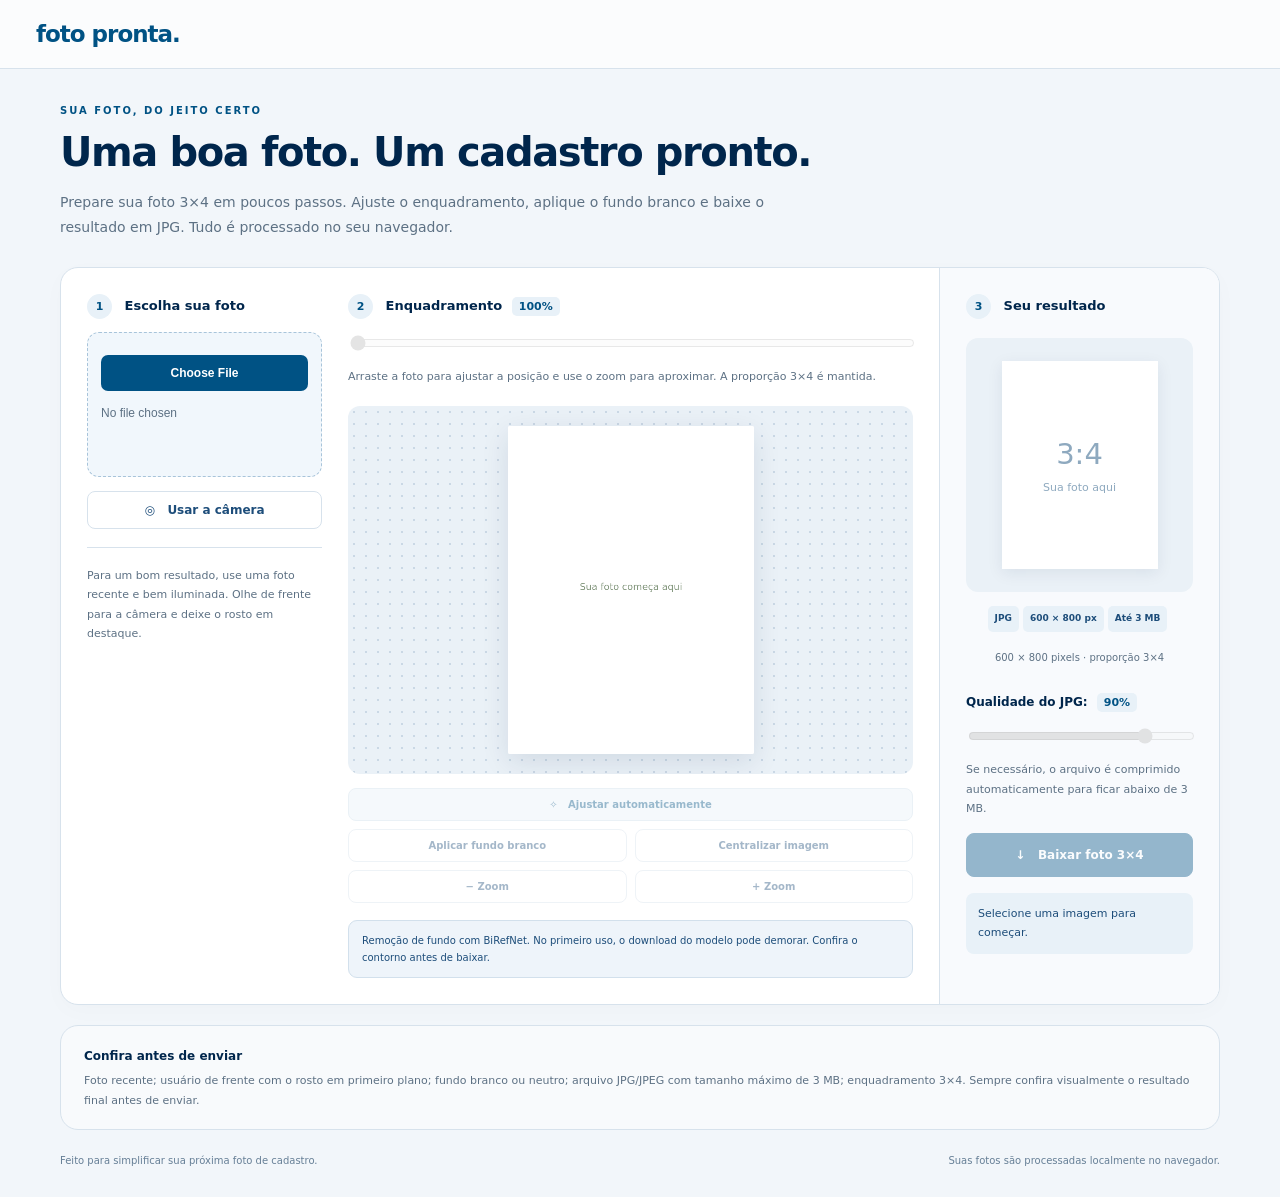
==== index.html @ 5acd93fc "Atualização" ====
<!doctype html>
<html lang="pt-BR">
<head>
<meta charset="utf-8">
<meta name="viewport" content="width=device-width,initial-scale=1,viewport-fit=cover">
<title>Foto pronta · Ajustador 3×4</title>
<style>
:root{font-family:"Segoe UI",Inter,system-ui,sans-serif;color:#00264c;background:#f2f6fa;--green:#005284;--line:#d7e2ec;--muted:#5d7184}
*{box-sizing:border-box}body{margin:0;padding:0 24px 28px}body:before{content:'foto pronta.';display:block;border-bottom:1px solid var(--line);padding:21px max(0px,calc((100% - 1160px)/2));font-size:23px;font-weight:750;color:var(--green);letter-spacing:-1px;margin:0 -24px 36px;background:#ffffffb3}.wrap{max-width:1160px;margin:auto}h1{font-size:clamp(27px,3.4vw,40px);font-weight:650;letter-spacing:-1.4px;margin:0 0 12px;line-height:1.2}.eyebrow{font-size:10px;letter-spacing:2px;text-transform:uppercase;font-weight:750;color:var(--green);margin:0 0 12px}.muted{color:var(--muted);line-height:1.75;font-size:14px;max-width:760px}.panel{background:#fff;border:1px solid var(--line);border-radius:18px;padding:25px;margin-top:28px;box-shadow:0 6px 25px #00264c05}.cols{display:grid;grid-template-columns:minmax(0,1fr) 280px;gap:0;padding:0;overflow:hidden}.cols>section{padding:26px;min-width:0}.cols>aside{padding:26px;background:#f8fafd;border-left:1px solid var(--line);min-width:0}label{display:block;font-weight:650;font-size:13px;margin:0 0 13px}label[for=zoom]{margin-top:27px;padding-top:22px;border-top:1px solid var(--line)}.upload{border:1.5px dashed #a8c4da;border-radius:12px;padding:20px;background:#f1f7fc;width:100%;font-size:12px;color:#5d7184;cursor:pointer}.upload::file-selector-button{background:var(--green);color:#fff;border:0;border-radius:7px;padding:11px 14px;margin-right:14px;font-weight:600;cursor:pointer}.canvaswrap{display:flex;justify-content:center;background:#eaf1f7;background-image:radial-gradient(#cad8e5 .8px,transparent .8px);background-size:12px 12px;border-radius:12px;padding:24px;overflow:hidden;margin-top:20px}.canvaswrap canvas{display:block;width:min(100%,270px);height:auto;aspect-ratio:3/4;touch-action:none;cursor:grab;box-shadow:0 8px 28px #00264c1c;background:#fff;border-radius:2px}.canvaswrap canvas:active{cursor:grabbing}input[type=range]{width:100%;accent-color:var(--green);cursor:pointer;height:18px}input:disabled{cursor:not-allowed;opacity:.5}#zoomval,#qval{display:inline-block;color:var(--green);background:#e8f1f8;border-radius:5px;padding:3px 7px;font-size:11px;margin-left:5px;font-variant-numeric:tabular-nums}.actions{display:flex;gap:8px;flex-wrap:wrap;margin-top:14px}button{padding:11px 14px;border:1px solid var(--line);border-radius:8px;font:600 12px "Segoe UI",system-ui,sans-serif;cursor:pointer;background:#fff;color:#1d4d7a;transition:background .18s,transform .18s}button:enabled:hover{background:#e7f0f8}button:enabled:active{transform:translateY(1px)}button.primary{background:var(--green);border-color:var(--green);color:white}button.primary:enabled:hover{background:#00264c}button:disabled{opacity:.4;cursor:not-allowed}button:focus-visible,input:focus-visible,canvas:focus-visible{outline:3px solid #75a9cf;outline-offset:4px}.info{font-size:11px;color:var(--muted);line-height:1.75}.status{margin:16px 0 0;font-size:11px;font-weight:500;min-height:42px;line-height:1.7;padding:12px;background:#e8f1f8;border-radius:8px;color:#1d4d7a;overflow-wrap:anywhere}.preview-stage{display:flex;justify-content:center;padding:23px;background:#eaf1f7;border-radius:12px;margin:19px 0 14px}.preview-frame{position:relative;width:156px;aspect-ratio:3/4;background:#fff;box-shadow:0 4px 15px #00264c14}.preview{display:block;width:100%;height:100%;position:relative;z-index:1;object-fit:contain;background:#fff}.preview:not([src]){visibility:hidden}.preview-placeholder{position:absolute;inset:0;display:grid;place-content:center;text-align:center;color:#8ea9bf;font-size:11px;gap:10px}.preview-placeholder span{font-size:29px;font-weight:300}.small{font-size:12px}.pill{display:inline-block;background:#e8f1f8;color:#1d4d7a;border-radius:5px;padding:5px 7px;font-size:9px;font-weight:600;margin-right:4px;margin-bottom:6px}aside>.info:has(.pill){text-align:center}#details{text-align:center;font-size:10px;margin:10px 0 27px}label[for=quality]{font-size:12px}#download{padding:14px 10px;font-size:12px}#auto{background:#e8f1f8;border-color:#cbddea;color:var(--green)}.camera-area{margin:14px 0;padding:12px;background:#eef4fa;border:1px solid var(--line);border-radius:12px}.camera-area video{display:block;width:100%;max-height:420px;object-fit:contain;background:#00264c;border-radius:9px;transform:scaleX(-1)}.camera-actions{display:flex;gap:8px;flex-wrap:wrap;margin-top:10px}.camera-area[hidden]{display:none}.notice{background:#eef4fa;border:1px solid #d2e0ec;color:#1d4d7a;border-radius:9px;padding:11px 13px;margin-top:17px;font-size:10px;line-height:1.7}.requirements{margin-top:20px;background:#ffffff80;box-shadow:none;padding:19px 23px}.requirements strong{font-size:12px;font-weight:650}.requirements p{margin:7px 0 0;font-size:11px;max-width:none}.footer{display:flex;justify-content:space-between;gap:16px;color:#667f96;font-size:10px;line-height:1.7;margin-top:22px}.step{display:inline-grid;place-items:center;width:25px;height:25px;margin-right:8px;background:#e8f1f8;color:var(--green);border-radius:50%;font-size:11px;vertical-align:middle}
@media(min-width:1050px){.cols>section{display:grid;grid-template-columns:235px minmax(0,1fr);column-gap:26px;align-content:start}.source-controls{grid-column:1;grid-row:1/5}.editor-controls{grid-column:2;grid-row:1/5}.editor-controls label[for=zoom]{margin-top:0;padding-top:0;border:0}.canvaswrap{padding:20px}.canvaswrap canvas{width:246px}.editor-controls .actions{display:grid;grid-template-columns:1fr 1fr}.editor-controls #auto{grid-column:1/-1}.editor-controls button{font-size:10px;padding:10px 7px}.source-controls>.info{margin-top:18px;padding-top:18px;border-top:1px solid var(--line)}.source-controls .upload{padding:22px 13px;min-height:145px}.source-controls .upload::file-selector-button{display:block;margin:0 0 15px;width:100%}.source-controls #openCamera{width:100%}}
@media(max-width:720px){body{padding:0 16px 20px}body:before{margin:0 -16px 27px;padding:17px 20px;font-size:21px}.cols{grid-template-columns:minmax(0,1fr);margin-top:23px}.cols>section,.cols>aside{padding:20px}.cols>aside{border-left:0;border-top:1px solid var(--line)}h1{letter-spacing:-.8px}.muted{font-size:12px}.preview-frame{width:150px}.preview-stage{max-width:300px;margin:18px auto}.actions button{flex:1 1 auto}.requirements{padding:17px}.footer{flex-direction:column;gap:4px}.upload{padding:15px 10px;font-size:11px}.upload::file-selector-button{padding:10px;margin-right:8px}.canvaswrap canvas{width:240px}}
@media(prefers-reduced-motion:reduce){button{transition:none}}
.downloadbar{margin-top:15px}#download{width:100%}.mobile-download-status{display:none}
@media(max-width:720px){
  body{padding-bottom:calc(144px + env(safe-area-inset-bottom,0px))}
  .cols>section,.cols>aside{padding:18px}
  .muted{font-size:14px;line-height:1.65}
  label,label[for=quality]{font-size:14px;line-height:1.5}
  .info{font-size:13px;line-height:1.65}
  .notice{font-size:12px;line-height:1.6}
  .status{font-size:13px;line-height:1.6}
  .requirements strong{font-size:14px}.requirements p{font-size:13px}
  .footer{font-size:12px}.pill{font-size:11px}
  #details{font-size:12px}#zoomval,#qval{font-size:12px}
  button,#download{min-height:48px;font-size:14px;padding:12px;touch-action:manipulation}
  .source-controls .actions button{width:100%}
  .editor-controls .actions{display:grid;grid-template-columns:minmax(0,1fr) minmax(0,1fr);gap:10px}
  .editor-controls .actions button{min-width:0;line-height:1.4}
  .editor-controls #auto{grid-column:1/-1}
  .camera-actions{gap:10px}.camera-actions button{flex:1 1 120px}
  .upload{font-size:13px;padding:14px;min-height:112px}
  .upload::file-selector-button{display:block;width:100%;min-height:48px;margin:0 0 10px;font-size:14px}
  input[type=range]{height:44px;appearance:none;-webkit-appearance:none;background:transparent;padding:0}
  input[type=range]::-webkit-slider-runnable-track{height:6px;background:#cbddea;border-radius:6px}
  input[type=range]::-webkit-slider-thumb{appearance:none;-webkit-appearance:none;width:26px;height:26px;background:var(--green);border:3px solid #fff;border-radius:50%;margin-top:-10px;box-shadow:0 1px 5px #00264c33}
  input[type=range]::-moz-range-track{height:6px;background:#cbddea;border-radius:6px}
  input[type=range]::-moz-range-thumb{width:20px;height:20px;background:var(--green);border:3px solid #fff;border-radius:50%;box-shadow:0 1px 5px #00264c33}
  .canvaswrap{padding:16px}.canvaswrap canvas{width:min(100%,260px);min-width:0}
  .downloadbar{position:fixed;z-index:10;bottom:0;left:0;right:0;margin:0;padding:10px max(16px,env(safe-area-inset-left,0px)) calc(12px + env(safe-area-inset-bottom,0px));background:#fff;border-top:1px solid var(--line);box-shadow:0 -4px 18px #00264c0c}
  .mobile-download-status{display:-webkit-box;-webkit-box-orient:vertical;-webkit-line-clamp:2;overflow:hidden;margin:0 0 7px;font-size:12px;line-height:1.5;color:#1d4d7a;overflow-wrap:anywhere}
  #download{display:block;margin:0}
}
.processing-notice[hidden]{display:none}
.processing-notice{position:fixed;z-index:30;top:max(16px,env(safe-area-inset-top,0px));left:50%;transform:translateX(-50%);width:calc(100% - 32px);max-width:540px;display:flex;align-items:flex-start;gap:14px;padding:20px;background:#fff;border:1px solid #a8c4da;border-radius:14px;box-shadow:0 10px 40px #00264c30}
.processing-content{min-width:0;flex:1}.processing-notice h2{margin:0 0 8px;font-size:16px;line-height:1.4;color:var(--green)}
.processing-message{margin:0;font-size:14px;line-height:1.55;overflow-wrap:anywhere}
.processing-help{margin:10px 0 0;font-size:12px;line-height:1.55;color:#1d4d7a}
.processing-notice progress{display:block;width:100%;height:8px;margin-top:12px;accent-color:var(--green);border:0;border-radius:8px;overflow:hidden}
.processing-spinner{flex:0 0 23px;width:23px;height:23px;margin-top:2px;border:3px solid #cbddea;border-top-color:var(--green);border-radius:50%;animation:processing-spin 1s linear infinite}
@keyframes processing-spin{to{transform:rotate(360deg)}}
@media(max-width:720px){.processing-notice{padding:16px;gap:11px}.processing-notice h2{font-size:15px}.processing-message{font-size:13px}}
@media(prefers-reduced-motion:reduce){.processing-spinner{animation:none}}
</style>
</head>
<body>
<section class="processing-notice" id="processingNotice" aria-labelledby="processingTitle" hidden>
  <span class="processing-spinner" aria-hidden="true"></span>
  <div class="processing-content">
    <h2 id="processingTitle">Aguarde, estamos preparando sua foto</h2>
    <p class="processing-message" id="processingMessage" role="status" aria-live="polite" aria-atomic="true">Iniciando o processamento…</p>
    <progress id="processingProgress" max="100" aria-label="Preparação da foto"></progress>
    <p class="processing-help">No primeiro uso, o carregamento pode demorar. Mantenha esta página aberta até a conclusão.</p>
  </div>
</section>
<main class="wrap">
  <p class="eyebrow">Sua foto, do jeito certo</p><h1>Uma boa foto. Um cadastro pronto.</h1>
  <p class="muted">Prepare sua foto 3×4 em poucos passos. Ajuste o enquadramento, aplique o fundo branco e baixe o resultado em JPG. Tudo é processado no seu navegador.</p>

  <div class="panel cols">
    <section aria-label="Escolha e edição da foto"><div class="source-controls">
      <label for="file"><span class="step">1</span> Escolha sua foto</label>
      <input class="upload" type="file" id="file" accept="image/jpeg,image/png,image/webp,image/*">
      <div class="actions">
        <button type="button" id="openCamera">◎ &nbsp; Usar a câmera</button>
      </div>
      <div class="camera-area" id="cameraArea" hidden>
        <label for="cameraView">Prévia da câmera</label>
        <video id="cameraView" autoplay muted playsinline aria-label="Prévia ao vivo da câmera"></video>
        <div class="camera-actions">
          <button type="button" id="capture" class="primary" disabled>Capturar foto</button>
          <button type="button" id="switchCamera">Alternar câmera</button>
          <button type="button" id="closeCamera">Fechar câmera</button>
        </div>
        <p class="info">Permita o acesso à câmera quando solicitado. No celular, use HTTPS; no computador, HTTPS ou localhost.</p>
      </div>
      <p class="info">Para um bom resultado, use uma foto recente e bem iluminada. Olhe de frente para a câmera e deixe o rosto em destaque.</p>

      </div><div class="editor-controls"><label for="zoom"><span class="step">2</span> Enquadramento <span id="zoomval">100%</span></label>
      <input type="range" id="zoom" min="100" max="350" step="1" value="100" disabled>
      <p class="info">Arraste a foto para ajustar a posição e use o zoom para aproximar. A proporção 3×4 é mantida.</p>

      <div class="canvaswrap">
        <canvas id="editor" width="600" height="800" aria-label="Prévia do recorte 3 por 4"></canvas>
      </div>

      <div class="actions">
        <button id="auto" disabled>✧ &nbsp; Ajustar automaticamente</button>
        <button id="bg" disabled>Aplicar fundo branco</button>
        <button id="reset" disabled>Centralizar imagem</button>
        <button id="minus" disabled>− Zoom</button>
        <button id="plus" disabled>+ Zoom</button>
      </div>
      <div class="notice">Remoção de fundo com BiRefNet. No primeiro uso, o download do modelo pode demorar. Confira o contorno antes de baixar.</div>
    </div></section>

    <aside aria-label="Resultado e download">
      <label><span class="step">3</span> Seu resultado</label>
      <div class="preview-stage"><div class="preview-frame"><div class="preview-placeholder" aria-hidden="true"><span>3:4</span>Sua foto aqui</div><img class="preview" id="preview" alt="Prévia da foto ajustada"></div></div>
      <p class="info"><span class="pill">JPG</span><span class="pill">600 × 800 px</span><span class="pill">Até 3 MB</span></p>
      <p class="info" id="details">600 × 800 pixels · proporção 3×4</p>

      <label for="quality">Qualidade do JPG: <span id="qval">90%</span></label>
      <input id="quality" type="range" min="50" max="100" value="90" step="5" disabled>
      <p class="info">Se necessário, o arquivo é comprimido automaticamente para ficar abaixo de 3 MB.</p>

      <div class="downloadbar"><p class="mobile-download-status" id="mobileStatus" aria-hidden="true">Selecione uma foto para começar.</p><button class="primary" id="download" disabled>↓ &nbsp; Baixar foto 3×4</button></div>
      <p id="status" class="status" role="status" aria-live="polite">Selecione uma imagem para começar.</p>
    </aside>
  </div>

  <div class="panel requirements">
    <strong>Confira antes de enviar</strong>
    <p class="small muted">Foto recente; usuário de frente com o rosto em primeiro plano; fundo branco ou neutro; arquivo JPG/JPEG com tamanho máximo de 3 MB; enquadramento 3×4. Sempre confira visualmente o resultado final antes de enviar.</p>
  </div>
<footer class="footer"><span>Feito para simplificar sua próxima foto de cadastro.</span><span>Suas fotos são processadas localmente no navegador.</span></footer></main>

<script>
const file=document.querySelector('#file');
const cameraArea=document.querySelector('#cameraArea');
const cameraView=document.querySelector('#cameraView');
const openCameraButton=document.querySelector('#openCamera');
const captureButton=document.querySelector('#capture');
let cameraStream=null, cameraFacing='user';
function stopCamera(){
  if(cameraStream){cameraStream.getTracks().forEach(t=>t.stop());cameraStream=null;}
  cameraView.srcObject=null;
  cameraArea.hidden=true;
  captureButton.disabled=true;
  openCameraButton.disabled=false;
}
async function startCamera(){
  if(!navigator.mediaDevices?.getUserMedia){
    setStatus('A câmera exige HTTPS ou localhost e um navegador compatível.');
    return;
  }
  stopCamera();
  cameraArea.hidden=false;
  openCameraButton.disabled=true;
  setStatus('Solicitando permissão da câmera...');
  try{
    const stream=await navigator.mediaDevices.getUserMedia({
      audio:false, video:{facingMode:{ideal:cameraFacing},width:{ideal:1280},height:{ideal:1600}}
    });
    cameraStream=stream;
    cameraView.srcObject=stream;
    cameraView.style.transform=cameraFacing==='user'?'scaleX(-1)':'none';
    await cameraView.play();
    captureButton.disabled=false;
    setStatus('Câmera pronta. Posicione seu rosto e clique em Capturar foto.');
  }catch(e){
    stopCamera();
    setStatus('Não foi possível abrir a câmera. Confira a permissão no navegador e use HTTPS ou localhost.');
  }
}
openCameraButton.addEventListener('click',startCamera);
document.querySelector('#closeCamera').addEventListener('click',()=>{stopCamera();setStatus('Câmera fechada.');});
document.querySelector('#switchCamera').addEventListener('click',()=>{cameraFacing=cameraFacing==='user'?'environment':'user';startCamera();});
captureButton.addEventListener('click',()=>{
  if(!cameraStream || !cameraView.videoWidth || !cameraView.videoHeight || cameraView.readyState<2){setStatus('A câmera ainda não está pronta. Aguarde a imagem aparecer.');return;}
  captureButton.disabled=true;
  const snap=document.createElement('canvas');
  const captureScale=Math.min(1,1600/Math.max(cameraView.videoWidth,cameraView.videoHeight));
  snap.width=Math.max(1,Math.round(cameraView.videoWidth*captureScale));
  snap.height=Math.max(1,Math.round(cameraView.videoHeight*captureScale));
  const sc=snap.getContext('2d');
  // Espelha a câmera frontal para corresponder à prévia apresentada.
  if(cameraFacing==='user'){sc.translate(snap.width,0);sc.scale(-1,1);}
  sc.drawImage(cameraView,0,0,snap.width,snap.height);
  stopCamera();
  snap.toBlob(blob=>{
    if(!blob){setStatus('Não foi possível capturar a foto.');return;}
    loadPhoto(URL.createObjectURL(blob));
  },'image/jpeg',0.95);
});
window.addEventListener('pagehide',stopCamera);
const canvas=document.querySelector('#editor');
const ctx=canvas.getContext('2d');
const zoom=document.querySelector('#zoom');
const quality=document.querySelector('#quality');
const preview=document.querySelector('#preview');
const statusEl=document.querySelector('#status');
const details=document.querySelector('#details');
const zoomVal=document.querySelector('#zoomval');
const qVal=document.querySelector('#qval');
const W=600,H=800;

let originalImg=null;
let processedCanvas=null;
let scale=1,minScale=1,dx=0,dy=0,drag=null,renderToken=0,loadToken=0;
let faceLibPromise=null,bgLibPromise=null;

function currentSource(){ return processedCanvas || originalImg; }

function setStatus(msg){
  statusEl.textContent=msg;
  document.querySelector('#mobileStatus').textContent=msg;
  if(bgBusy){
    document.querySelector('#processingMessage').textContent=msg;
    const progress=document.querySelector('#processingProgress');
    const percent=/Baixando[^:]*:\s*(\d+)%/i.exec(msg);
    if(percent){
      progress.value=Math.min(100,Math.max(0,Number(percent[1])));
      progress.setAttribute('aria-label','Download dos recursos para preparar sua foto');
    }else{
      progress.removeAttribute('value');
      progress.setAttribute('aria-label','Preparação da foto em andamento');
    }
  }
}

function paint(){
  ctx.fillStyle='#fff';
  ctx.fillRect(0,0,W,H);
  const src=currentSource();
  if(!src){
    ctx.fillStyle='#869980';
    ctx.textAlign='center';
    ctx.font='23px system-ui, sans-serif';
    ctx.fillText('Sua foto começa aqui',W/2,H/2);
    return;
  }
  const sw=src.width || src.naturalWidth;
  const sh=src.height || src.naturalHeight;
  ctx.drawImage(src,dx,dy,sw*scale,sh*scale);
}

function constrain(){
  const src=currentSource();
  if(!src) return;
  const sw=(src.width || src.naturalWidth)*scale;
  const sh=(src.height || src.naturalHeight)*scale;
  dx=Math.min(0,Math.max(W-sw,dx));
  dy=Math.min(0,Math.max(H-sh,dy));
}

function recenter(){
  const src=currentSource();
  if(!src) return;
  const sw=src.width || src.naturalWidth;
  const sh=src.height || src.naturalHeight;
  minScale=Math.max(W/sw,H/sh);
  scale=minScale*(+zoom.value/100);
  dx=(W-sw*scale)/2;
  dy=(H-sh*scale)/2;
  paint();
  schedule();
}

function setZoom(v){
  const src=currentSource();
  if(!src) return;
  const old=scale;
  zoom.value=Math.min(350,Math.max(100,v));
  scale=minScale*(+zoom.value/100);
  dx=W/2-(W/2-dx)*(scale/old);
  dy=H/2-(H/2-dy)*(scale/old);
  constrain();
  zoomVal.textContent=zoom.value+'%';
  paint();
  schedule();
}

function fitFace(box){
  const src=currentSource() || originalImg;
  if(!src) return;
  const sw=src.width || src.naturalWidth;
  const sh=src.height || src.naturalHeight;
  const bw=Math.max(1,box.width), bh=Math.max(1,box.height);
  const faceScale=Math.min(W/(bw*2.35),H/(bh*3.25));
  minScale=Math.max(W/sw,H/sh);
  const targetScale=Math.max(minScale,faceScale);
  scale=Math.min(minScale*3.5,targetScale);
  zoom.value=Math.round(Math.min(350,Math.max(100,100*scale/minScale)));
  scale=minScale*(+zoom.value/100);
  dx=W*.5-(box.x+bw*.5)*scale;
  dy=H*.36-(box.y+bh*.5)*scale;
  constrain();
  paint();
  zoomVal.textContent=zoom.value+'%';
  schedule();
}

function loadScript(src){
  return new Promise((resolve,reject)=>{
    const s=document.createElement('script');
    s.src=src;
    s.onload=resolve;
    s.onerror=()=>reject(new Error('Falha ao carregar '+src));
    document.head.appendChild(s);
  });
}

function loadFaceApi(){
  if(faceLibPromise) return faceLibPromise;
  faceLibPromise=(async()=>{
    if('FaceDetector' in window) return 'native';
    if(!window.FaceDetection){
      await loadScript('https://cdn.jsdelivr.net/npm/@mediapipe/face_detection/face_detection.js');
    }
    return 'mediapipe';
  })().catch(err=>{faceLibPromise=null; throw err;});
  return faceLibPromise;
}

const BG_MODEL='studioludens/birefnet-lite-512';
let bgRuntimePromise=null,bgForceCpu=false,bgBusy=false;
let pendingAutoProcess=false;
let bgProgress=()=>{};
let backgroundCache=new WeakMap();

function loadBgApi(){
  if(bgLibPromise) return bgLibPromise;
  bgLibPromise=(async()=>{
    bgRuntimePromise ??= import('https://cdn.jsdelivr.net/npm/@huggingface/transformers@3.8.1/dist/transformers.min.js');
    const runtime=await bgRuntimePromise;
    runtime.env.allowLocalModels=false;
    // This page does not require cross-origin isolation or a threaded server.
    runtime.env.backends.onnx.wasm.numThreads=1;
    let device='wasm',dtype='fp32';
    if(!bgForceCpu && navigator.gpu){
      try{
        const adapter=await navigator.gpu.requestAdapter();
        // The fp16 export produced low-opacity masks on the tested GPU.
        if(adapter) device='webgpu';
      }catch(e){ console.info('WebGPU indisponível; usando CPU.',e); }
    }
    bgProgress('Carregando os recursos para remover o fundo. Aguarde…');
    let lastPercent=-1;
    let model;
    try{
      model=await runtime.AutoModel.from_pretrained(BG_MODEL,{
        device,dtype,
        progress_callback:event=>{
          if(event.status==='progress' && event.file?.endsWith('.onnx') && Number.isFinite(event.progress)){
            const percent=Math.floor(event.progress);
            if(percent!==lastPercent){lastPercent=percent;bgProgress(`Baixando recursos: ${percent}%. Aguarde, sua foto permanece neste dispositivo.`);}
          }else if(event.status==='done' && event.file?.endsWith('.onnx')){
            bgProgress('Preparando a remoção de fundo. Aguarde mais um momento…');
          }
        }
      });
    }catch(error){
      if(device==='webgpu'){
        bgForceCpu=true;
        bgLibPromise=null;
        bgProgress('A aceleração gráfica falhou. Carregando a versão para CPU…');
        return loadBgApi();
      }
      throw error;
    }
    let processor;
    try{processor=await runtime.AutoProcessor.from_pretrained(BG_MODEL);}
    catch(error){await model.dispose().catch(()=>{});throw error;}
    return {runtime,model,processor,device};
  })().catch(error=>{bgLibPromise=null;bgRuntimePromise=null;throw error;});
  return bgLibPromise;
}

function setBackgroundBusy(busy){
  bgBusy=busy;
  document.querySelector('#processingNotice').hidden=!busy;
  statusEl.setAttribute('aria-live',busy?'off':'polite');
  if(busy) setStatus('Aguarde. Estamos preparando os recursos para sua foto…');
  for(const id of ['auto','bg','download']) document.getElementById(id).disabled=busy || !originalImg;
  document.querySelector('.editor-controls').setAttribute('aria-busy',String(busy));
  if(!busy && pendingAutoProcess){
    pendingAutoProcess=false;
    queueMicrotask(()=>autoProcess());
  }
}

async function findFace(image){
  await loadFaceApi();
  if('FaceDetector' in window){
    try{
      const d=new window.FaceDetector({fastMode:true,maxDetectedFaces:5});
      const faces=await d.detect(image);
      if(faces.length){
        const b=faces.sort((a,b)=>b.boundingBox.width*b.boundingBox.height-a.boundingBox.width*a.boundingBox.height)[0].boundingBox;
        return {x:b.x,y:b.y,width:b.width,height:b.height};
      }
    }catch(e){}
  }
  const Detection=window.FaceDetection;
  if(!Detection) return null;
  const det=new Detection({locateFile:f=>'https://cdn.jsdelivr.net/npm/@mediapipe/face_detection/'+f});
  det.setOptions({model:'short',minDetectionConfidence:.5});
  let result=null;
  det.onResults(r=>{
    const boxes=(r.detections||[]).map(d=>d.boundingBox).filter(Boolean);
    boxes.sort((a,b)=>b.width*b.height-a.width*a.height);
    if(boxes.length){
      const b=boxes[0], w=image.naturalWidth, h=image.naturalHeight;
      result={x:(b.xCenter-b.width/2)*w, y:(b.yCenter-b.height/2)*h, width:b.width*w, height:b.height*h};
    }
  });
  try{ await det.send({image}); return result; }
  finally{ if(det.close) await det.close(); }
}

function getBackgroundMaskTensor(prediction){
  // ONNX exports may name the only mask "output" rather than "logits".
  const isMask=tensor=>{
    if(!tensor || !Array.isArray(tensor.dims) || tensor.dims.length<2) return false;
    const dims=tensor.dims;
    return dims[dims.length-1]>1 && dims[dims.length-2]>1
      && dims.slice(0,-2).every(size=>size===1);
  };
  if(isMask(prediction.logits)) return prediction.logits;
  const candidates=Object.values(prediction).filter(isMask);
  if(candidates.length===1) return candidates[0];
  const outputs=Object.entries(prediction).map(([name,tensor])=>`${name}: ${tensor?.dims?.join('×') || 'sem dimensões'}`).join(', ');
  throw new Error('A saída do BiRefNet não contém uma máscara única. '+outputs);
}

function validateBackgroundPrediction(prediction){
  const mask=getBackgroundMaskTensor(prediction);
  if(mask.type!=='float32') throw new Error('A máscara precisa usar precisão completa (float32).');
  let peak=-Infinity;
  for(const value of mask.data){
    if(!Number.isFinite(value)) throw new Error('O modelo retornou uma máscara inválida.');
    if(value>peak) peak=value;
  }
  // A portrait must contain confidently opaque foreground. Reject a washed-out
  // mask rather than composing a nearly transparent person over white.
  if(peak<Math.log(9)) throw new Error('O modelo não identificou uma pessoa com confiança suficiente.');
  return mask;
}

async function inferBackground(engine,raw){
  const inputs=await engine.processor(raw);
  try{
    const prediction=await engine.model({input_image:inputs.pixel_values});
    try{validateBackgroundPrediction(prediction);return prediction;}
    catch(error){
      for(const tensor of Object.values(prediction)) tensor?.dispose?.();
      throw error;
    }
  }finally{
    inputs.pixel_values?.dispose?.();
  }
}

async function createWhiteBackgroundVersion(image,onProgress=()=>{}){
  if(backgroundCache.has(image)) return backgroundCache.get(image);
  bgProgress=onProgress;
  try{
    let engine=await loadBgApi();
    const source=document.createElement('canvas');
    source.width=image.naturalWidth;source.height=image.naturalHeight;
    source.getContext('2d').drawImage(image,0,0);
    const raw=engine.runtime.RawImage.fromCanvas(source).rgb();
    onProgress('BiRefNet está refinando o cabelo e o contorno. Aguarde…');
    let prediction;
    try{
      prediction=await inferBackground(engine,raw);
    }catch(error){
      if(engine.device!=='webgpu') throw error;
      // GPU initialization can succeed even when inference is unsupported.
      await engine.model.dispose().catch(()=>{});
      bgLibPromise=null;bgForceCpu=true;
      onProgress('A GPU não produziu um recorte confiável. Processando em precisão completa pela CPU…');
      engine=await loadBgApi();
      prediction=await inferBackground(engine,raw);
    }
    try{
      const logits=getBackgroundMaskTensor(prediction);
      const alphaTensor=logits.sigmoid().mul(255).to('uint8');
      const maskHeight=logits.dims.at(-2),maskWidth=logits.dims.at(-1);
      const alpha=await new engine.runtime.RawImage(alphaTensor.data,maskWidth,maskHeight,1)
        .resize(source.width,source.height);
      if(alpha.channels!==1 || alpha.data.length!==source.width*source.height){
        throw new Error('Máscara BiRefNet com dimensões inválidas.');
      }
      // Apply the model's continuous alpha directly, without blur or thresholds.
      const pixels=source.getContext('2d').getImageData(0,0,source.width,source.height);
      for(let i=0;i<alpha.data.length;i++) pixels.data[i*4+3]=alpha.data[i];
      source.getContext('2d').putImageData(pixels,0,0);
      const out=document.createElement('canvas');
      out.width=source.width;out.height=source.height;
      const outCtx=out.getContext('2d');
      outCtx.fillStyle='#ffffff';outCtx.fillRect(0,0,out.width,out.height);
      outCtx.drawImage(source,0,0);
      backgroundCache.set(image,out);
      return out;
    }finally{
      for(const tensor of Object.values(prediction)) tensor?.dispose?.();
    }
  }finally{
    bgProgress=()=>{};
  }
}

async function autoProcess(){
  if(!originalImg) return;
  if(bgBusy){pendingAutoProcess=true;return;}
  pendingAutoProcess=false;
  const token=++loadToken,img=originalImg;
  const isCurrent=()=>token===loadToken && img===originalImg;
  setBackgroundBusy(true);
  const report=message=>{if(isCurrent())setStatus(message);};
  let bgApplied=false,bgError=null,faceBox=null;
  try{
    // Background removal must not wait for a face-detection library or camera GPU.
    report('Foto recebida. Aguarde enquanto aplicamos o fundo branco…');
    try{
      const output=await createWhiteBackgroundVersion(img,report);
      if(!isCurrent()) return;
      processedCanvas=output;
      bgApplied=true;
    }catch(error){
      if(!isCurrent()) return;
      bgError=error;
      console.warn('Falha na remoção de fundo:',error);
      processedCanvas=null;
    }
    if(!isCurrent()) return;
    zoom.value=100;zoomVal.textContent='100%';
    recenter();
    report(bgApplied?'Fundo branco aplicado. Finalizando o enquadramento…':'Finalizando o enquadramento. A remoção de fundo precisará de uma nova tentativa.');
    let timer;
    try{
      faceBox=await Promise.race([
        findFace(img),
        new Promise(resolve=>{timer=setTimeout(()=>resolve(null),8000);})
      ]);
    }catch(error){console.warn('Falha na detecção facial:',error);}
    finally{clearTimeout(timer);}
    if(!isCurrent()) return;
    if(faceBox) fitFace(faceBox);
    if(bgApplied){
      setStatus('Fundo branco aplicado. '+(faceBox?'Rosto centralizado. ':'')+'Confira a prévia antes de baixar.');
    }else{
      setStatus('Não foi possível aplicar o fundo branco: '+(bgError?.message || 'falha no processamento')+'. Toque em Aplicar fundo branco para tentar novamente.');
    }
  }finally{
    setBackgroundBusy(false);
  }
}

async function applyBackgroundOnly(){
  if(!originalImg || bgBusy) return;
  const token=++loadToken,img=originalImg;
  setBackgroundBusy(true);
  setStatus('Preparando remoção de fundo com BiRefNet…');
  try{
    const out=await createWhiteBackgroundVersion(img,message=>{
      if(token===loadToken && img===originalImg)setStatus(message);
    });
    if(token!==loadToken || img!==originalImg) return;
    processedCanvas=out;
    // Preserve the crop and zoom selected by the user.
    paint();schedule();
    setStatus('Fundo branco aplicado com BiRefNet. Confira o contorno antes de baixar.');
  }catch(e){
    console.warn(e);
    if(token===loadToken)setStatus('Não foi possível aplicar o fundo branco: '+(e.message || String(e))+'. Sua foto continua disponível para ajuste manual.');
  }finally{
    setBackgroundBusy(false);
  }
}

function blobJpeg(q){ return new Promise(res=>canvas.toBlob(res,'image/jpeg',q)); }

async function exportBlob(){
  let q=+quality.value/100;
  let b=await blobJpeg(q);
  while(b && b.size>3*1024*1024 && q>0.4){
    q=Math.max(.4,q-.05);
    b=await blobJpeg(q);
  }
  return b;
}

function schedule(){
  let t=++renderToken;
  const src=currentSource();
  if(!src) return;
  setTimeout(async()=>{
    const b=await exportBlob();
    if(t!==renderToken || !b) return;
    if(preview.dataset.url) URL.revokeObjectURL(preview.dataset.url);
    const u=URL.createObjectURL(b);
    preview.dataset.url=u;
    preview.src=u;
    details.textContent=`600 × 800 pixels · JPG · ${(b.size/1024).toFixed(0)} KB`;
  },100);
}

function loadPhoto(url){
  const token=++loadToken;
  const i=new Image();
  i.onload=()=>{
    URL.revokeObjectURL(url);
    if(token!==loadToken)return;
    originalImg=i;
    processedCanvas=null;
    zoom.disabled=quality.disabled=false;
    ['auto','bg','reset','minus','plus','download'].forEach(id=>document.getElementById(id).disabled=bgBusy && ['auto','bg','download'].includes(id));
    zoom.value=100;
    zoomVal.textContent='100%';
    qVal.textContent=quality.value+'%';
    recenter();
    setStatus('Imagem carregada. Iniciando processamento automático...');
    autoProcess();
    if(bgBusy && pendingAutoProcess) setStatus('Nova foto recebida. Aguarde: ela será processada automaticamente em seguida.');
  };
  i.onerror=()=>{ URL.revokeObjectURL(url);setStatus('Não foi possível abrir esta imagem.'); };
  i.src=url;
}
file.addEventListener('change',()=>{
  const f=file.files?.[0];
  if(!f) return;
  if(!f.type.startsWith('image/')){setStatus('Escolha um arquivo de imagem.');return;}
  stopCamera();
  loadPhoto(URL.createObjectURL(f));
});

zoom.addEventListener('input',()=>setZoom(+zoom.value));
quality.addEventListener('input',()=>{ qVal.textContent=quality.value+'%'; schedule(); });
document.querySelector('#auto').onclick=autoProcess;
document.querySelector('#bg').onclick=applyBackgroundOnly;
document.querySelector('#reset').onclick=()=>{ zoom.value=100; zoomVal.textContent='100%'; recenter(); setStatus('Imagem centralizada.'); };
document.querySelector('#minus').onclick=()=>setZoom(+zoom.value-10);
document.querySelector('#plus').onclick=()=>setZoom(+zoom.value+10);

canvas.addEventListener('pointerdown',e=>{
  if(!currentSource()) return;
  canvas.setPointerCapture(e.pointerId);
  drag={x:e.clientX,y:e.clientY,dx,dy};
});
canvas.addEventListener('pointermove',e=>{
  if(!drag) return;
  const rect=canvas.getBoundingClientRect();
  dx=drag.dx+(e.clientX-drag.x)*W/rect.width;
  dy=drag.dy+(e.clientY-drag.y)*H/rect.height;
  constrain();
  paint();
  schedule();
});
canvas.addEventListener('pointerup',()=>drag=null);
canvas.addEventListener('pointercancel',()=>drag=null);

document.querySelector('#download').onclick=async()=>{
  if(!currentSource()) return;
  setStatus('Preparando arquivo...');
  const b=await exportBlob();
  if(!b){ setStatus('Erro ao gerar JPG.'); return; }
  if(b.size>3*1024*1024){ setStatus('Arquivo acima de 3 MB: diminua a qualidade.'); return; }
  const u=URL.createObjectURL(b);
  const a=document.createElement('a');
  a.href=u;
  a.download='foto-3x4.jpg';
  a.click();
  setTimeout(()=>URL.revokeObjectURL(u),5000);
  setStatus('Foto JPG pronta para envio.');
};

paint();
</script>
</body>
</html>
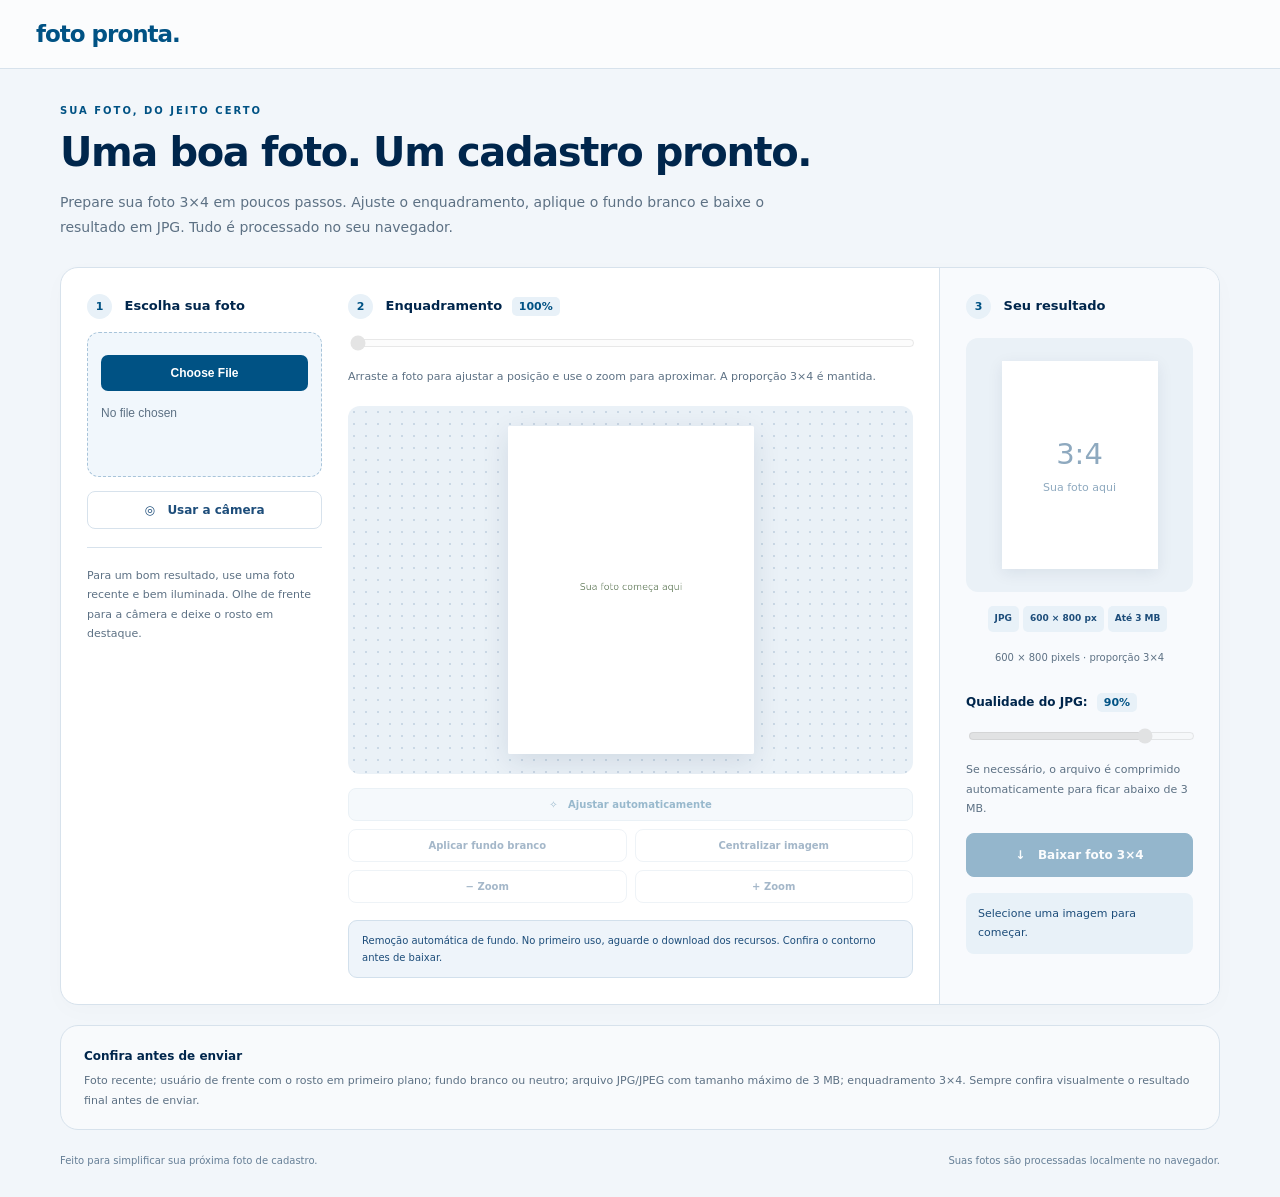
==== commit 5a08b940: "Ajuste do modelo para remover a tela em branco" ====
--- a/index.html
+++ b/index.html
@@ -50,6 +50,7 @@
 @keyframes processing-spin{to{transform:rotate(360deg)}}
 @media(max-width:720px){.processing-notice{padding:16px;gap:11px}.processing-notice h2{font-size:15px}.processing-message{font-size:13px}}
 @media(prefers-reduced-motion:reduce){.processing-spinner{animation:none}}
+button[hidden]{display:none}
 </style>
 </head>
 <body>
@@ -71,8 +72,9 @@
       <label for="file"><span class="step">1</span> Escolha sua foto</label>
       <input class="upload" type="file" id="file" accept="image/jpeg,image/png,image/webp,image/*">
       <div class="actions">
-        <button type="button" id="openCamera">◎ &nbsp; Usar a câmera</button>
+        <button type="button" id="openCamera">◎ &nbsp; Usar a câmera</button><button type="button" id="openBrowserCamera" hidden>Câmera no navegador</button>
       </div>
+      <input type="file" id="cameraFile" accept="image/*" capture="user" hidden>
       <div class="camera-area" id="cameraArea" hidden>
         <label for="cameraView">Prévia da câmera</label>
         <video id="cameraView" autoplay muted playsinline aria-label="Prévia ao vivo da câmera"></video>
@@ -100,7 +102,7 @@
         <button id="minus" disabled>− Zoom</button>
         <button id="plus" disabled>+ Zoom</button>
       </div>
-      <div class="notice">Remoção de fundo com BiRefNet. No primeiro uso, o download do modelo pode demorar. Confira o contorno antes de baixar.</div>
+      <div class="notice">Remoção automática de fundo. No primeiro uso, aguarde o download dos recursos. Confira o contorno antes de baixar.</div>
     </div></section>
 
     <aside aria-label="Resultado e download">
@@ -126,6 +128,7 @@
 
 <script>
 const file=document.querySelector('#file');
+const cameraFile=document.querySelector('#cameraFile');
 const cameraArea=document.querySelector('#cameraArea');
 const cameraView=document.querySelector('#cameraView');
 const openCameraButton=document.querySelector('#openCamera');
@@ -162,7 +165,22 @@
     setStatus('Não foi possível abrir a câmera. Confira a permissão no navegador e use HTTPS ou localhost.');
   }
 }
-openCameraButton.addEventListener('click',startCamera);
+function useNativeCamera(){
+  return navigator.maxTouchPoints>0 && window.matchMedia('(pointer:coarse)').matches;
+}
+function openPhotoCamera(){
+  if(useNativeCamera()){
+    stopCamera();
+    cameraFile.value='';
+    cameraFile.click();
+  }else{
+    startCamera();
+  }
+}
+openCameraButton.addEventListener('click',openPhotoCamera);
+const browserCameraButton=document.querySelector('#openBrowserCamera');
+browserCameraButton.hidden=!useNativeCamera();
+browserCameraButton.addEventListener('click',startCamera);
 document.querySelector('#closeCamera').addEventListener('click',()=>{stopCamera();setStatus('Câmera fechada.');});
 document.querySelector('#switchCamera').addEventListener('click',()=>{cameraFacing=cameraFacing==='user'?'environment':'user';startCamera();});
 captureButton.addEventListener('click',()=>{
@@ -451,8 +469,115 @@
   }
 }
 
+function shouldUseLightweightBackground(){
+  return useNativeCamera() || navigator.userAgentData?.mobile===true
+    || (navigator.deviceMemory>0 && navigator.deviceMemory<=4);
+}
+
+// Keep the smaller portrait model in its own worker. A failed WASM instance
+// can be terminated and recreated without poisoning the page's runtime.
+function portraitWorkerMain(){
+  let segmenterPromise=null;
+  self.onmessage=async({data:request})=>{
+    const {id,width,height,pixels}=request;
+    const report=message=>self.postMessage({id,kind:'progress',message});
+    try{
+      segmenterPromise ??= (async()=>{
+        const runtime=await import('https://cdn.jsdelivr.net/npm/@huggingface/transformers@3.8.1/dist/transformers.min.js');
+        runtime.env.allowLocalModels=false;
+        runtime.env.backends.onnx.wasm.numThreads=1;
+        runtime.env.backends.onnx.wasm.proxy=false;
+        let lastPercent=-1;
+        const segmenter=await runtime.pipeline('background-removal','Xenova/modnet',{
+          device:'wasm',dtype:'fp32',
+          progress_callback:event=>{
+            if(event.status==='progress' && event.file?.endsWith('.onnx') && Number.isFinite(event.progress)){
+              const percent=Math.floor(event.progress);
+              if(percent!==lastPercent){lastPercent=percent;report(`Baixando recursos para celular: ${percent}%. Aguarde…`);}
+            }
+          }
+        });
+        return {runtime,segmenter};
+      })();
+      const {runtime,segmenter}=await segmenterPromise;
+      report('Aplicando o fundo branco com o modelo para celular. Aguarde…');
+      const image=new runtime.RawImage(new Uint8ClampedArray(pixels),width,height,4);
+      const results=await segmenter(image);
+      const result=results[0];
+      if(!result || result.channels!==4 || result.width!==width || result.height!==height){
+        throw new Error('O modelo não retornou um retrato válido.');
+      }
+      let peak=0;
+      for(let i=3;i<result.data.length;i+=4)peak=Math.max(peak,result.data[i]);
+      if(peak<230)throw new Error('Não foi possível identificar a pessoa. Tente uma foto mais iluminada.');
+      const output=new Uint8ClampedArray(result.data);
+      self.postMessage({id,kind:'done',width,height,pixels:output.buffer},[output.buffer]);
+    }catch(error){
+      segmenterPromise=null;
+      self.postMessage({id,kind:'error',message:error.message || String(error)});
+    }
+  };
+}
+
+let portraitWorker=null,portraitWorkerUrl=null,portraitRequestId=0;
+function resetPortraitWorker(){
+  portraitWorker?.terminate();portraitWorker=null;
+  if(portraitWorkerUrl)URL.revokeObjectURL(portraitWorkerUrl);
+  portraitWorkerUrl=null;
+}
+window.addEventListener('pagehide',resetPortraitWorker);
+
+async function createMobileWhiteBackground(image,report){
+  report('Preparando a remoção de fundo para celular. Aguarde…');
+  if(!portraitWorker){
+    portraitWorkerUrl=URL.createObjectURL(new Blob(['('+portraitWorkerMain.toString()+')();'],{type:'text/javascript'}));
+    try{portraitWorker=new Worker(portraitWorkerUrl,{type:'module'});}
+    catch(error){resetPortraitWorker();throw new Error('Não foi possível iniciar o processamento. Atualize a página e tente novamente.');}
+  }
+  const canvas=document.createElement('canvas');
+  canvas.width=image.naturalWidth;canvas.height=image.naturalHeight;
+  const ctx=canvas.getContext('2d');ctx.drawImage(image,0,0);
+  const input=ctx.getImageData(0,0,canvas.width,canvas.height);
+  const worker=portraitWorker,id=++portraitRequestId;
+  const output=await new Promise((resolve,reject)=>{
+    let timer;
+    const cleanup=()=>{
+      clearTimeout(timer);worker.removeEventListener('message',onMessage);
+      worker.removeEventListener('error',onError);worker.removeEventListener('messageerror',onError);
+    };
+    const fail=error=>{cleanup();resetPortraitWorker();reject(error);};
+    const onError=event=>fail(new Error(event.message || 'Não foi possível iniciar o processamento no celular.'));
+    const onMessage=({data})=>{
+      if(data.id!==id)return;
+      if(data.kind==='progress'){report(data.message);return;}
+      if(data.kind==='error'){
+        const message=/aborted|memory|allocation/i.test(data.message)
+          ? 'O celular ficou sem memória para processar a foto. Feche outras abas e tente novamente.'
+          : data.message;
+        fail(new Error(message));return;
+      }
+      if(data.kind==='done'){cleanup();resolve(data);}
+    };
+    worker.addEventListener('message',onMessage);worker.addEventListener('error',onError);
+    worker.addEventListener('messageerror',onError);
+    timer=setTimeout(()=>fail(new Error('O processamento demorou demais. Verifique a conexão e tente novamente.')),180000);
+    try{worker.postMessage({id,width:canvas.width,height:canvas.height,pixels:input.data.buffer},[input.data.buffer]);}
+    catch(error){fail(error);}
+  });
+  ctx.putImageData(new ImageData(new Uint8ClampedArray(output.pixels),output.width,output.height),0,0);
+  ctx.globalCompositeOperation='destination-over';
+  ctx.fillStyle='#ffffff';ctx.fillRect(0,0,canvas.width,canvas.height);
+  ctx.globalCompositeOperation='source-over';
+  return canvas;
+}
+
 async function createWhiteBackgroundVersion(image,onProgress=()=>{}){
   if(backgroundCache.has(image)) return backgroundCache.get(image);
+  if(shouldUseLightweightBackground()){
+    const out=await createMobileWhiteBackground(image,onProgress);
+    backgroundCache.set(image,out);
+    return out;
+  }
   bgProgress=onProgress;
   try{
     let engine=await loadBgApi();
@@ -552,7 +677,7 @@
   if(!originalImg || bgBusy) return;
   const token=++loadToken,img=originalImg;
   setBackgroundBusy(true);
-  setStatus('Preparando remoção de fundo com BiRefNet…');
+  setStatus('Preparando a remoção de fundo. Aguarde…');
   try{
     const out=await createWhiteBackgroundVersion(img,message=>{
       if(token===loadToken && img===originalImg)setStatus(message);
@@ -561,7 +686,7 @@
     processedCanvas=out;
     // Preserve the crop and zoom selected by the user.
     paint();schedule();
-    setStatus('Fundo branco aplicado com BiRefNet. Confira o contorno antes de baixar.');
+    setStatus('Fundo branco aplicado. Confira o contorno antes de baixar.');
   }catch(e){
     console.warn(e);
     if(token===loadToken)setStatus('Não foi possível aplicar o fundo branco: '+(e.message || String(e))+'. Sua foto continua disponível para ajuste manual.');
@@ -603,6 +728,22 @@
   i.onload=()=>{
     URL.revokeObjectURL(url);
     if(token!==loadToken)return;
+    if(Math.max(i.naturalWidth,i.naturalHeight)>1600){
+      const ratio=1600/Math.max(i.naturalWidth,i.naturalHeight);
+      const resized=document.createElement('canvas');
+      resized.width=Math.max(1,Math.round(i.naturalWidth*ratio));
+      resized.height=Math.max(1,Math.round(i.naturalHeight*ratio));
+      const resizeCtx=resized.getContext('2d');
+      resizeCtx.fillStyle='#ffffff';resizeCtx.fillRect(0,0,resized.width,resized.height);
+      resizeCtx.drawImage(i,0,0,resized.width,resized.height);
+      setStatus('Preparando a foto para aplicar o fundo branco…');
+      resized.toBlob(blob=>{
+        if(token!==loadToken) return;
+        if(!blob){setStatus('Não foi possível preparar a foto. Tente selecionar outra imagem.');return;}
+        loadPhoto(URL.createObjectURL(blob));
+      },'image/jpeg',0.95);
+      return;
+    }
     originalImg=i;
     processedCanvas=null;
     zoom.disabled=quality.disabled=false;
@@ -618,14 +759,17 @@
   i.onerror=()=>{ URL.revokeObjectURL(url);setStatus('Não foi possível abrir esta imagem.'); };
   i.src=url;
 }
-file.addEventListener('change',()=>{
-  const f=file.files?.[0];
-  if(!f) return;
-  if(!f.type.startsWith('image/')){setStatus('Escolha um arquivo de imagem.');return;}
+function loadSelectedPhoto(input){
+  const photo=input.files?.[0];
+  if(!photo) return;
+  // Some native camera pickers return a valid image without a MIME type.
+  if(photo.type && !photo.type.startsWith('image/')){setStatus('Escolha um arquivo de imagem.');return;}
   stopCamera();
-  loadPhoto(URL.createObjectURL(f));
-});
-
+  loadPhoto(URL.createObjectURL(photo));
+}
+file.addEventListener('change',()=>loadSelectedPhoto(file));
+cameraFile.addEventListener('change',()=>loadSelectedPhoto(cameraFile));
+cameraFile.addEventListener('cancel',()=>setStatus('Captura cancelada. Você pode tentar novamente ou selecionar uma foto.'));
 zoom.addEventListener('input',()=>setZoom(+zoom.value));
 quality.addEventListener('input',()=>{ qVal.textContent=quality.value+'%'; schedule(); });
 document.querySelector('#auto').onclick=autoProcess;
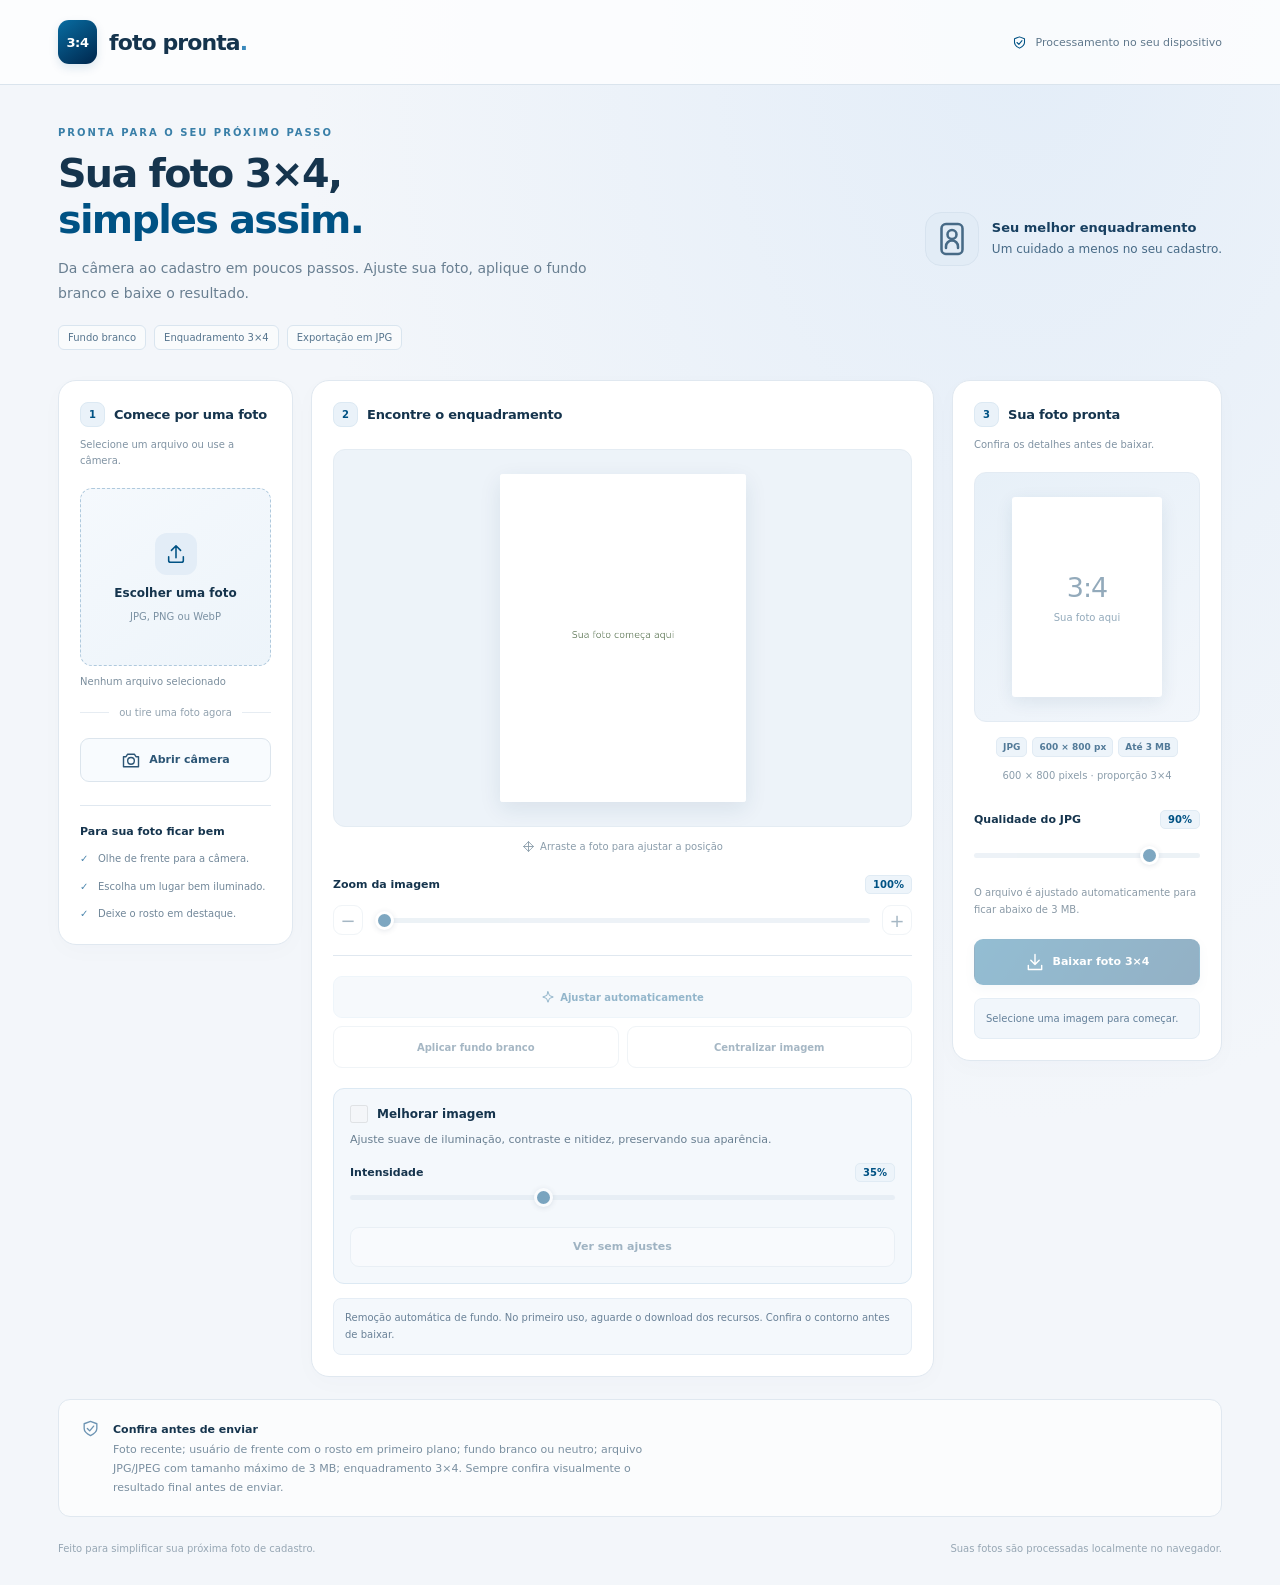
==== commit 6ba24e39: "Ajuste de layout" ====
--- a/index.html
+++ b/index.html
@@ -5,55 +5,24 @@
 <meta name="viewport" content="width=device-width,initial-scale=1,viewport-fit=cover">
 <title>Foto pronta · Ajustador 3×4</title>
 <style>
-:root{font-family:"Segoe UI",Inter,system-ui,sans-serif;color:#00264c;background:#f2f6fa;--green:#005284;--line:#d7e2ec;--muted:#5d7184}
-*{box-sizing:border-box}body{margin:0;padding:0 24px 28px}body:before{content:'foto pronta.';display:block;border-bottom:1px solid var(--line);padding:21px max(0px,calc((100% - 1160px)/2));font-size:23px;font-weight:750;color:var(--green);letter-spacing:-1px;margin:0 -24px 36px;background:#ffffffb3}.wrap{max-width:1160px;margin:auto}h1{font-size:clamp(27px,3.4vw,40px);font-weight:650;letter-spacing:-1.4px;margin:0 0 12px;line-height:1.2}.eyebrow{font-size:10px;letter-spacing:2px;text-transform:uppercase;font-weight:750;color:var(--green);margin:0 0 12px}.muted{color:var(--muted);line-height:1.75;font-size:14px;max-width:760px}.panel{background:#fff;border:1px solid var(--line);border-radius:18px;padding:25px;margin-top:28px;box-shadow:0 6px 25px #00264c05}.cols{display:grid;grid-template-columns:minmax(0,1fr) 280px;gap:0;padding:0;overflow:hidden}.cols>section{padding:26px;min-width:0}.cols>aside{padding:26px;background:#f8fafd;border-left:1px solid var(--line);min-width:0}label{display:block;font-weight:650;font-size:13px;margin:0 0 13px}label[for=zoom]{margin-top:27px;padding-top:22px;border-top:1px solid var(--line)}.upload{border:1.5px dashed #a8c4da;border-radius:12px;padding:20px;background:#f1f7fc;width:100%;font-size:12px;color:#5d7184;cursor:pointer}.upload::file-selector-button{background:var(--green);color:#fff;border:0;border-radius:7px;padding:11px 14px;margin-right:14px;font-weight:600;cursor:pointer}.canvaswrap{display:flex;justify-content:center;background:#eaf1f7;background-image:radial-gradient(#cad8e5 .8px,transparent .8px);background-size:12px 12px;border-radius:12px;padding:24px;overflow:hidden;margin-top:20px}.canvaswrap canvas{display:block;width:min(100%,270px);height:auto;aspect-ratio:3/4;touch-action:none;cursor:grab;box-shadow:0 8px 28px #00264c1c;background:#fff;border-radius:2px}.canvaswrap canvas:active{cursor:grabbing}input[type=range]{width:100%;accent-color:var(--green);cursor:pointer;height:18px}input:disabled{cursor:not-allowed;opacity:.5}#zoomval,#qval{display:inline-block;color:var(--green);background:#e8f1f8;border-radius:5px;padding:3px 7px;font-size:11px;margin-left:5px;font-variant-numeric:tabular-nums}.actions{display:flex;gap:8px;flex-wrap:wrap;margin-top:14px}button{padding:11px 14px;border:1px solid var(--line);border-radius:8px;font:600 12px "Segoe UI",system-ui,sans-serif;cursor:pointer;background:#fff;color:#1d4d7a;transition:background .18s,transform .18s}button:enabled:hover{background:#e7f0f8}button:enabled:active{transform:translateY(1px)}button.primary{background:var(--green);border-color:var(--green);color:white}button.primary:enabled:hover{background:#00264c}button:disabled{opacity:.4;cursor:not-allowed}button:focus-visible,input:focus-visible,canvas:focus-visible{outline:3px solid #75a9cf;outline-offset:4px}.info{font-size:11px;color:var(--muted);line-height:1.75}.status{margin:16px 0 0;font-size:11px;font-weight:500;min-height:42px;line-height:1.7;padding:12px;background:#e8f1f8;border-radius:8px;color:#1d4d7a;overflow-wrap:anywhere}.preview-stage{display:flex;justify-content:center;padding:23px;background:#eaf1f7;border-radius:12px;margin:19px 0 14px}.preview-frame{position:relative;width:156px;aspect-ratio:3/4;background:#fff;box-shadow:0 4px 15px #00264c14}.preview{display:block;width:100%;height:100%;position:relative;z-index:1;object-fit:contain;background:#fff}.preview:not([src]){visibility:hidden}.preview-placeholder{position:absolute;inset:0;display:grid;place-content:center;text-align:center;color:#8ea9bf;font-size:11px;gap:10px}.preview-placeholder span{font-size:29px;font-weight:300}.small{font-size:12px}.pill{display:inline-block;background:#e8f1f8;color:#1d4d7a;border-radius:5px;padding:5px 7px;font-size:9px;font-weight:600;margin-right:4px;margin-bottom:6px}aside>.info:has(.pill){text-align:center}#details{text-align:center;font-size:10px;margin:10px 0 27px}label[for=quality]{font-size:12px}#download{padding:14px 10px;font-size:12px}#auto{background:#e8f1f8;border-color:#cbddea;color:var(--green)}.camera-area{margin:14px 0;padding:12px;background:#eef4fa;border:1px solid var(--line);border-radius:12px}.camera-area video{display:block;width:100%;max-height:420px;object-fit:contain;background:#00264c;border-radius:9px;transform:scaleX(-1)}.camera-actions{display:flex;gap:8px;flex-wrap:wrap;margin-top:10px}.camera-area[hidden]{display:none}.notice{background:#eef4fa;border:1px solid #d2e0ec;color:#1d4d7a;border-radius:9px;padding:11px 13px;margin-top:17px;font-size:10px;line-height:1.7}.requirements{margin-top:20px;background:#ffffff80;box-shadow:none;padding:19px 23px}.requirements strong{font-size:12px;font-weight:650}.requirements p{margin:7px 0 0;font-size:11px;max-width:none}.footer{display:flex;justify-content:space-between;gap:16px;color:#667f96;font-size:10px;line-height:1.7;margin-top:22px}.step{display:inline-grid;place-items:center;width:25px;height:25px;margin-right:8px;background:#e8f1f8;color:var(--green);border-radius:50%;font-size:11px;vertical-align:middle}
-@media(min-width:1050px){.cols>section{display:grid;grid-template-columns:235px minmax(0,1fr);column-gap:26px;align-content:start}.source-controls{grid-column:1;grid-row:1/5}.editor-controls{grid-column:2;grid-row:1/5}.editor-controls label[for=zoom]{margin-top:0;padding-top:0;border:0}.canvaswrap{padding:20px}.canvaswrap canvas{width:246px}.editor-controls .actions{display:grid;grid-template-columns:1fr 1fr}.editor-controls #auto{grid-column:1/-1}.editor-controls button{font-size:10px;padding:10px 7px}.source-controls>.info{margin-top:18px;padding-top:18px;border-top:1px solid var(--line)}.source-controls .upload{padding:22px 13px;min-height:145px}.source-controls .upload::file-selector-button{display:block;margin:0 0 15px;width:100%}.source-controls #openCamera{width:100%}}
-@media(max-width:720px){body{padding:0 16px 20px}body:before{margin:0 -16px 27px;padding:17px 20px;font-size:21px}.cols{grid-template-columns:minmax(0,1fr);margin-top:23px}.cols>section,.cols>aside{padding:20px}.cols>aside{border-left:0;border-top:1px solid var(--line)}h1{letter-spacing:-.8px}.muted{font-size:12px}.preview-frame{width:150px}.preview-stage{max-width:300px;margin:18px auto}.actions button{flex:1 1 auto}.requirements{padding:17px}.footer{flex-direction:column;gap:4px}.upload{padding:15px 10px;font-size:11px}.upload::file-selector-button{padding:10px;margin-right:8px}.canvaswrap canvas{width:240px}}
-@media(prefers-reduced-motion:reduce){button{transition:none}}
-.downloadbar{margin-top:15px}#download{width:100%}.mobile-download-status{display:none}
-@media(max-width:720px){
-  body{padding-bottom:calc(144px + env(safe-area-inset-bottom,0px))}
-  .cols>section,.cols>aside{padding:18px}
-  .muted{font-size:14px;line-height:1.65}
-  label,label[for=quality]{font-size:14px;line-height:1.5}
-  .info{font-size:13px;line-height:1.65}
-  .notice{font-size:12px;line-height:1.6}
-  .status{font-size:13px;line-height:1.6}
-  .requirements strong{font-size:14px}.requirements p{font-size:13px}
-  .footer{font-size:12px}.pill{font-size:11px}
-  #details{font-size:12px}#zoomval,#qval{font-size:12px}
-  button,#download{min-height:48px;font-size:14px;padding:12px;touch-action:manipulation}
-  .source-controls .actions button{width:100%}
-  .editor-controls .actions{display:grid;grid-template-columns:minmax(0,1fr) minmax(0,1fr);gap:10px}
-  .editor-controls .actions button{min-width:0;line-height:1.4}
-  .editor-controls #auto{grid-column:1/-1}
-  .camera-actions{gap:10px}.camera-actions button{flex:1 1 120px}
-  .upload{font-size:13px;padding:14px;min-height:112px}
-  .upload::file-selector-button{display:block;width:100%;min-height:48px;margin:0 0 10px;font-size:14px}
-  input[type=range]{height:44px;appearance:none;-webkit-appearance:none;background:transparent;padding:0}
-  input[type=range]::-webkit-slider-runnable-track{height:6px;background:#cbddea;border-radius:6px}
-  input[type=range]::-webkit-slider-thumb{appearance:none;-webkit-appearance:none;width:26px;height:26px;background:var(--green);border:3px solid #fff;border-radius:50%;margin-top:-10px;box-shadow:0 1px 5px #00264c33}
-  input[type=range]::-moz-range-track{height:6px;background:#cbddea;border-radius:6px}
-  input[type=range]::-moz-range-thumb{width:20px;height:20px;background:var(--green);border:3px solid #fff;border-radius:50%;box-shadow:0 1px 5px #00264c33}
-  .canvaswrap{padding:16px}.canvaswrap canvas{width:min(100%,260px);min-width:0}
-  .downloadbar{position:fixed;z-index:10;bottom:0;left:0;right:0;margin:0;padding:10px max(16px,env(safe-area-inset-left,0px)) calc(12px + env(safe-area-inset-bottom,0px));background:#fff;border-top:1px solid var(--line);box-shadow:0 -4px 18px #00264c0c}
-  .mobile-download-status{display:-webkit-box;-webkit-box-orient:vertical;-webkit-line-clamp:2;overflow:hidden;margin:0 0 7px;font-size:12px;line-height:1.5;color:#1d4d7a;overflow-wrap:anywhere}
-  #download{display:block;margin:0}
-}
-.processing-notice[hidden]{display:none}
-.processing-notice{position:fixed;z-index:30;top:max(16px,env(safe-area-inset-top,0px));left:50%;transform:translateX(-50%);width:calc(100% - 32px);max-width:540px;display:flex;align-items:flex-start;gap:14px;padding:20px;background:#fff;border:1px solid #a8c4da;border-radius:14px;box-shadow:0 10px 40px #00264c30}
-.processing-content{min-width:0;flex:1}.processing-notice h2{margin:0 0 8px;font-size:16px;line-height:1.4;color:var(--green)}
-.processing-message{margin:0;font-size:14px;line-height:1.55;overflow-wrap:anywhere}
-.processing-help{margin:10px 0 0;font-size:12px;line-height:1.55;color:#1d4d7a}
-.processing-notice progress{display:block;width:100%;height:8px;margin-top:12px;accent-color:var(--green);border:0;border-radius:8px;overflow:hidden}
-.processing-spinner{flex:0 0 23px;width:23px;height:23px;margin-top:2px;border:3px solid #cbddea;border-top-color:var(--green);border-radius:50%;animation:processing-spin 1s linear infinite}
-@keyframes processing-spin{to{transform:rotate(360deg)}}
-@media(max-width:720px){.processing-notice{padding:16px;gap:11px}.processing-notice h2{font-size:15px}.processing-message{font-size:13px}}
-@media(prefers-reduced-motion:reduce){.processing-spinner{animation:none}}
-button[hidden]{display:none}
+:root{font-family:Inter,"Segoe UI",system-ui,sans-serif;color:#15344d;background:#f3f6fa;--green:#005284;--line:#e0e8f0;--muted:#697f91;font-synthesis:none}
+*{box-sizing:border-box}body{margin:0;padding:0 28px 28px;background:radial-gradient(ellipse at 80% 0%,#e3edf8 0,transparent 50%),#f3f6fa}button,input{font:inherit}button{cursor:pointer}button[hidden],[hidden]{display:none!important}button:disabled{opacity:.42;cursor:not-allowed}button,input[type=range]{-webkit-tap-highlight-color:transparent}button{transition:background .18s,box-shadow .18s,transform .18s}button:enabled:active{transform:translateY(1px)}button:focus-visible,input:focus-visible,canvas:focus-visible,.upload-drop:focus-within{outline:3px solid #75a9cf;outline-offset:4px}svg{width:20px;height:20px;flex-shrink:0;fill:none;stroke:currentColor;stroke-width:1.7;stroke-linecap:round;stroke-linejoin:round}
+.site-header{margin:0 -28px;border-bottom:1px solid #dae4ed;background:#ffffffc9}.header-inner{max-width:1220px;margin:auto;min-height:84px;display:flex;align-items:center;justify-content:space-between;gap:20px;padding:0 28px}.brand{display:flex;align-items:center;gap:12px;font-size:22px;font-weight:750;letter-spacing:-.9px}.brand-mark{display:grid;place-items:center;width:39px;height:44px;background:linear-gradient(145deg,#086da2,#00264c);border-radius:11px;color:#fff;font-size:13px;letter-spacing:-.4px;box-shadow:0 4px 10px #00528420}.brand-dot{color:#3989bc}.privacy-chip{display:flex;align-items:center;gap:8px;font-size:11px;color:#60788c}.privacy-chip svg{width:15px;height:15px;color:#005284}.wrap{max-width:1164px;margin:auto}.hero{display:flex;align-items:center;justify-content:space-between;gap:30px;padding:42px 0 30px}.eyebrow{text-transform:uppercase;letter-spacing:2px;font-size:10px;font-weight:750;color:#397fa8;margin:0 0 13px}h1{margin:0 0 14px;font-size:clamp(30px,3.1vw,42px);font-weight:650;letter-spacing:-1.7px;line-height:1.15}h1 span{color:var(--green)}.muted{font-size:14px;color:var(--muted);line-height:1.75;margin:0;max-width:530px}.hero-meta{display:flex;flex-wrap:wrap;gap:8px;margin-top:20px}.hero-meta span{font-size:10px;color:#56758e;border:1px solid #d9e5ef;background:#ffffff90;padding:6px 9px;border-radius:6px}.hero-note{display:flex;align-items:center;gap:13px;color:#476a86;font-size:12px;line-height:1.7;flex-shrink:0}.hero-note svg{width:36px;height:36px;padding:8px;box-sizing:content-box;background:#e2ecf6;border:1px solid #d7e3ef;border-radius:16px}.hero-note strong{display:block;font-size:13px;font-weight:600;color:#173f60}
+.cols{display:grid;grid-template-columns:minmax(0,1fr) 270px;gap:18px;align-items:start}.cols>section{display:grid;grid-template-columns:235px minmax(0,1fr);gap:18px;min-width:0;align-items:start}.source-controls,.editor-controls,.cols>aside{background:#fff;border:1px solid var(--line);border-radius:18px;padding:21px;min-width:0;box-shadow:0 6px 24px #173f6005}.section-title{font-size:13px;line-height:1.5;font-weight:650;margin:0 0 22px;display:flex;align-items:center;gap:9px;letter-spacing:-.2px}.step{display:inline-grid;place-items:center;width:25px;height:25px;flex-shrink:0;background:#eaf2f9;color:#005284;border:1px solid #dce9f3;border-radius:8px;font-size:10px;font-weight:700}.section-subtitle{font-size:10px;line-height:1.6;color:#8093a3;margin:-12px 0 19px}
+.upload-drop{position:relative;display:flex;align-items:center;justify-content:center;flex-direction:column;gap:11px;width:100%;min-height:178px;border:1.5px dashed #afc9dd;border-radius:12px;background:linear-gradient(145deg,#f5f9fd,#edf4fa);text-align:center;padding:22px 12px;cursor:pointer}.upload-drop:hover{background:#eaf3fa;border-color:#679dc3}.upload-icon{display:grid;place-items:center;width:42px;height:42px;background:#e3edf7;color:#005284;border-radius:12px}.upload-icon svg{width:22px;height:22px}.upload-drop strong{font-size:12px;font-weight:650}.upload-drop small{font-size:10px;color:#7b91a3}.upload{position:absolute;inset:0;width:100%;height:100%;opacity:0;cursor:pointer}.file-name{color:#7b8e9d;font-size:10px;text-overflow:ellipsis;white-space:nowrap;overflow:hidden;margin:10px 0 0}.divider{display:flex;align-items:center;gap:10px;color:#92a2af;font-size:10px;margin:20px 0}.divider:before,.divider:after{content:'';height:1px;background:#e6ecf2;flex:1}.actions{display:flex;gap:9px;flex-wrap:wrap;margin-top:16px}button{display:inline-flex;align-items:center;justify-content:center;gap:8px;border:1px solid #dce5ed;border-radius:9px;padding:11px 13px;background:#fff;color:#2c5575;font-size:11px;font-weight:600;line-height:1.5;min-height:42px}button:enabled:hover{background:#f0f6fb;border-color:#b4cddd}.source-controls .actions{margin:0}.source-controls #openCamera{width:100%;background:#f8fbfe}.source-controls #openCamera:enabled:hover{background:#eaf3fa}button.primary{background:linear-gradient(125deg,#006497,#004676);border-color:transparent;color:#fff;box-shadow:0 4px 10px #00528415}button.primary:enabled:hover{background:linear-gradient(125deg,#005486,#002f56);box-shadow:0 5px 15px #00528425}.tips{border-top:1px solid var(--line);padding-top:19px;margin-top:23px}.tips h3{font-size:11px;font-weight:650;margin:0 0 13px}.tips ul{list-style:none;margin:0;padding:0}.tips li{position:relative;padding:0 0 11px 18px;font-size:10px;line-height:1.65;color:#718799}.tips li:before{content:'✓';position:absolute;left:0;color:#4e87ae}.tips li:last-child{padding-bottom:0}
+.canvaswrap{display:flex;justify-content:center;align-items:center;padding:24px 18px;background-color:#edf3f9;background-image:radial-gradient(#cddbe8 .7px,transparent .7px);background-size:12px 12px;border:1px solid #e4ecf3;border-radius:12px;overflow:hidden}.canvaswrap canvas{display:block;width:min(100%,246px);height:auto;min-width:0;aspect-ratio:3/4;touch-action:none;cursor:grab;background:#fff;border-radius:3px;box-shadow:0 7px 22px #153f6018}.canvaswrap canvas:active{cursor:grabbing}.drag-hint{display:flex;align-items:center;justify-content:center;gap:5px;font-size:10px;color:#8b9dab;margin:13px 0 22px}.drag-hint svg{width:13px;height:13px}.range-label{display:flex;align-items:center;justify-content:space-between;font-size:11px;font-weight:600;gap:10px;margin:0 0 10px}.range-value,#zoomval,#qval{display:inline-block;font-size:10px;font-weight:650;font-variant-numeric:tabular-nums;color:#005284;background:#edf4fa;border:1px solid #e0ebf4;border-radius:5px;padding:3px 7px}.zoom-row{display:flex;align-items:center;gap:12px}.zoom-row button{width:30px;min-height:30px;height:30px;flex-shrink:0;padding:0;font-size:18px;font-weight:400}input[type=range]{width:100%;min-width:0;height:32px;margin:0;appearance:none;-webkit-appearance:none;background:transparent;accent-color:#005284;cursor:pointer}input[type=range]::-webkit-slider-runnable-track{height:5px;background:#dbe6ef;border-radius:5px}input[type=range]::-webkit-slider-thumb{appearance:none;-webkit-appearance:none;width:19px;height:19px;border:3px solid #fff;background:#005284;border-radius:50%;margin-top:-7px;box-shadow:0 1px 5px #00264c33}input[type=range]::-moz-range-track{height:5px;background:#dbe6ef;border-radius:5px}input[type=range]::-moz-range-thumb{width:13px;height:13px;border:3px solid #fff;background:#005284;border-radius:50%;box-shadow:0 1px 5px #00264c33}input:disabled{opacity:.5;cursor:not-allowed}.editor-controls .actions{display:grid;grid-template-columns:minmax(0,1fr) minmax(0,1fr);padding-top:20px;border-top:1px solid var(--line);margin-top:19px;gap:8px}.editor-controls .actions button{min-width:0;font-size:10px;padding:10px 5px;gap:5px}.editor-controls .actions svg{width:14px;height:14px}#auto{grid-column:1/-1;background:#eaf3fa;border-color:#d9e8f4;color:#005284}.notice{font-size:10px;line-height:1.65;color:#698197;background:#f4f8fc;border:1px solid #e5edf5;border-radius:8px;padding:11px;margin-top:14px}.info{font-size:11px;color:var(--muted);line-height:1.7}.preview-stage{display:flex;align-items:center;justify-content:center;background:linear-gradient(145deg,#e7f0f8,#f2f6fb);border:1px solid #e3ebf3;border-radius:12px;padding:24px 16px}.preview-frame{position:relative;width:150px;aspect-ratio:3/4;background:#fff;box-shadow:0 5px 18px #153f6017;border-radius:3px;overflow:hidden}.preview{display:block;position:relative;z-index:1;width:100%;height:100%;object-fit:contain;background:#fff}.preview:not([src]){visibility:hidden}.preview-placeholder{position:absolute;inset:0;display:grid;place-content:center;text-align:center;color:#93aabb;font-size:10px;gap:9px}.preview-placeholder span{font-size:27px;letter-spacing:-1px;font-weight:300}.specs{display:flex;justify-content:center;gap:5px;flex-wrap:wrap;margin:15px 0 0}.pill{display:inline-block;padding:4px 6px;font-size:9px;font-weight:600;color:#527a98;background:#edf4fa;border:1px solid #e1ebf4;border-radius:5px}#details{font-size:10px;text-align:center;color:#8b9dab;margin:11px 0 26px;line-height:1.6}.quality-info{font-size:10px;line-height:1.7;color:#8a9aa7;margin:9px 0 21px}.downloadbar{margin-top:18px}#download{width:100%;font-size:11px;min-height:46px}.mobile-download-status{display:none}.status{font-size:10px;line-height:1.7;overflow-wrap:anywhere;color:#64809a;background:#f1f6fb;border:1px solid #e4edf5;border-radius:8px;padding:11px;margin:13px 0 0}.export-note{font-size:9px;display:flex;align-items:center;justify-content:center;gap:5px;color:#8b9eae;margin:13px 0 0}.export-note svg{width:12px;height:12px}
+.camera-area{background:#f0f6fb;border:1px solid #d8e6f1;border-radius:12px;padding:10px;margin:16px 0}.camera-area label{display:block;font-size:11px;margin:0 0 9px;font-weight:600}.camera-area video{display:block;width:100%;max-height:400px;object-fit:contain;background:#00264c;border-radius:8px}.camera-actions{display:grid;grid-template-columns:1fr 1fr;gap:7px;margin-top:10px}.camera-actions #capture{grid-column:1/-1}.camera-actions button{font-size:10px;padding:9px 5px;min-height:40px}.camera-area .info{font-size:10px}.requirements{display:flex;align-items:flex-start;gap:13px;background:#ffffffa8;border:1px solid #e0e8f0;border-radius:12px;padding:18px 22px;margin-top:22px}.requirements>svg{color:#6d94b3;margin-top:1px;width:19px;height:19px}.requirements strong{font-size:11px;font-weight:650}.requirements p{font-size:11px;color:#7a8fa0;line-height:1.7;margin:4px 0 0}.footer{display:flex;justify-content:space-between;gap:15px;color:#97a7b4;font-size:10px;line-height:1.7;margin-top:23px}
+.processing-notice{position:fixed;z-index:30;top:max(16px,env(safe-area-inset-top,0px));left:50%;transform:translateX(-50%);width:calc(100% - 32px);max-width:540px;display:flex;align-items:flex-start;gap:14px;padding:20px;background:#fff;border:1px solid #a8c4da;border-radius:14px;box-shadow:0 10px 40px #00264c30}.processing-content{min-width:0;flex:1}.processing-notice h2{margin:0 0 8px;font-size:16px;line-height:1.4;color:#005284}.processing-message{margin:0;font-size:14px;line-height:1.55;overflow-wrap:anywhere}.processing-help{margin:10px 0 0;font-size:12px;line-height:1.55;color:#52718b}.processing-notice progress{display:block;width:100%;height:8px;margin-top:12px;accent-color:#005284}.processing-spinner{flex:0 0 23px;width:23px;height:23px;margin-top:2px;border:3px solid #d9e6f2;border-top-color:#005284;border-radius:50%;animation:processing-spin 1s linear infinite}@keyframes processing-spin{to{transform:rotate(360deg)}}
+@media(max-width:1100px){.cols>section{grid-template-columns:minmax(0,1fr)}.hero-note{display:none}.source-controls .upload-drop{min-height:150px}.source-controls .tips ul{display:flex;gap:15px;flex-wrap:wrap}.source-controls .tips li{flex:1 1 125px}.cols{grid-template-columns:minmax(0,1fr) 270px}.editor-controls .canvaswrap canvas{width:min(100%,280px)}}
+@media(max-width:760px){body{padding:0 16px calc(145px + env(safe-area-inset-bottom,0px))}.site-header{margin:0 -16px}.header-inner{min-height:73px;padding:0 20px}.brand{font-size:20px}.brand-mark{width:33px;height:38px;font-size:11px;border-radius:9px}.privacy-chip{font-size:0;gap:0}.privacy-chip svg{width:19px;height:19px}.hero{padding:30px 2px 25px}.eyebrow{font-size:9px;letter-spacing:1.7px}h1{font-size:34px;letter-spacing:-1.3px}.muted{font-size:13px;line-height:1.75}.hero-meta{margin-top:16px}.hero-meta span{font-size:10px}.cols{grid-template-columns:minmax(0,1fr);gap:16px}.cols>section{display:contents}.source-controls,.editor-controls,.cols>aside{padding:20px;border-radius:16px}.section-title{font-size:15px;margin-bottom:20px;gap:10px}.step{width:27px;height:27px;font-size:11px}.section-subtitle{font-size:12px}.upload-drop{min-height:170px!important}.upload-drop strong{font-size:14px}.upload-drop small{font-size:12px}.file-name{font-size:11px}.divider{font-size:11px;margin:18px 0}.source-controls .tips{margin-top:20px;padding-top:18px}.tips h3{font-size:13px}.source-controls .tips ul{display:block}.tips li{font-size:12px;line-height:1.7;padding-bottom:9px}.canvaswrap{padding:22px 16px}.editor-controls .canvaswrap canvas{width:min(100%,260px)}.drag-hint{font-size:11px;margin:13px 0 22px}.range-label{font-size:13px}.range-value,#zoomval,#qval{font-size:12px}button,#download{min-height:48px;font-size:14px;padding:12px}.zoom-row button{width:44px;height:44px;min-height:44px;font-size:22px}input[type=range]{height:44px}input[type=range]::-webkit-slider-thumb{width:25px;height:25px;margin-top:-10px}input[type=range]::-moz-range-thumb{width:19px;height:19px}.editor-controls .actions button{min-height:48px;font-size:12px;padding:11px 7px}.editor-controls .actions svg{width:16px;height:16px}.notice{font-size:12px;padding:12px;line-height:1.7}.info{font-size:13px}.camera-actions button{min-height:48px;font-size:12px}.camera-area label{font-size:13px}.camera-area .info{font-size:12px}.preview-frame{width:165px}.preview-placeholder{font-size:12px}.pill{font-size:11px;padding:5px 8px}#details{font-size:12px;margin-bottom:24px}.quality-info{font-size:12px}.status{font-size:12px}.export-note{font-size:11px}.downloadbar{position:fixed;z-index:10;left:0;right:0;bottom:0;margin:0;padding:10px max(16px,env(safe-area-inset-left,0px)) calc(12px + env(safe-area-inset-bottom,0px));background:#fffffff5;border-top:1px solid #d9e5ef;box-shadow:0 -5px 20px #00264c08}.mobile-download-status{display:-webkit-box;-webkit-box-orient:vertical;-webkit-line-clamp:2;overflow:hidden;font-size:12px;line-height:1.5;color:#52718b;overflow-wrap:anywhere;margin:0 0 8px}#download{min-height:48px;font-size:14px}.requirements{padding:17px;margin-top:18px}.requirements strong{font-size:13px}.requirements p{font-size:12px}.footer{flex-direction:column;gap:4px;font-size:11px;margin-top:20px}.processing-notice{padding:16px;gap:11px}.processing-notice h2{font-size:15px}.processing-message{font-size:13px}}
+@media(max-width:350px){.header-inner{padding:0 16px}h1{font-size:30px}.source-controls,.editor-controls,.cols>aside{padding:16px}.editor-controls .actions button{font-size:11px}.hero-meta{gap:5px}.hero-meta span{padding:5px 6px;font-size:9px}}
+@media(prefers-reduced-motion:reduce){button{transition:none}.processing-spinner{animation:none}}
+.enhance-panel{margin-top:20px;padding:16px;background:#f4f8fc;border:1px solid #dce9f3;border-radius:11px}.enhance-heading{display:flex;align-items:center;gap:9px;font-size:12px;font-weight:650;cursor:pointer}.enhance-heading input{width:18px;height:18px;accent-color:#005284;margin:0;flex-shrink:0}.enhance-panel .info{font-size:11px;margin:8px 0 13px}.enhance-panel .range-label{margin:0}.enhance-panel button{width:100%;min-height:38px;margin-top:9px;font-size:11px}.enhance-panel button[aria-pressed=true]{background:#dcecf8;border-color:#8cb5d4}.compare-hint{font-size:11px;text-align:center;color:#005284;background:#e5f0f9;border-radius:6px;padding:7px;margin:10px 0 0}
+@media(max-width:760px){.enhance-heading{font-size:14px;min-height:44px}.enhance-heading input{width:22px;height:22px}.enhance-panel .info{font-size:12px}.enhance-panel button{min-height:48px;font-size:13px}.compare-hint{font-size:12px}}
 </style>
 </head>
 <body>
+<header class="site-header"><div class="header-inner"><div class="brand"><span class="brand-mark" aria-hidden="true">3:4</span><span>foto pronta<span class="brand-dot">.</span></span></div><span class="privacy-chip"><svg aria-hidden="true" viewBox="0 0 24 24"><path d="M12 3 4 6v6c0 5 8 9 8 9s8-4 8-9V6z"/><path d="m8 12 3 3 5-6"/></svg>Processamento no seu dispositivo</span></div></header>
 <section class="processing-notice" id="processingNotice" aria-labelledby="processingTitle" hidden>
   <span class="processing-spinner" aria-hidden="true"></span>
   <div class="processing-content">
@@ -64,17 +33,15 @@
   </div>
 </section>
 <main class="wrap">
-  <p class="eyebrow">Sua foto, do jeito certo</p><h1>Uma boa foto. Um cadastro pronto.</h1>
-  <p class="muted">Prepare sua foto 3×4 em poucos passos. Ajuste o enquadramento, aplique o fundo branco e baixe o resultado em JPG. Tudo é processado no seu navegador.</p>
-
+  <div class="hero"><div><p class="eyebrow">Pronta para o seu próximo passo</p><h1>Sua foto 3×4,<br><span>simples assim.</span></h1><p class="muted">Da câmera ao cadastro em poucos passos. Ajuste sua foto, aplique o fundo branco e baixe o resultado.</p><div class="hero-meta"><span>Fundo branco</span><span>Enquadramento 3×4</span><span>Exportação em JPG</span></div></div><div class="hero-note"><svg aria-hidden="true" viewBox="0 0 24 24"><rect x="5" y="2" width="14" height="20" rx="3"/><circle cx="12" cy="9" r="3"/><path d="M8 18v-1a4 4 0 0 1 8 0v1"/></svg><div><strong>Seu melhor enquadramento</strong>Um cuidado a menos no seu cadastro.</div></div></div>
   <div class="panel cols">
     <section aria-label="Escolha e edição da foto"><div class="source-controls">
-      <label for="file"><span class="step">1</span> Escolha sua foto</label>
-      <input class="upload" type="file" id="file" accept="image/jpeg,image/png,image/webp,image/*">
+      <h2 class="section-title"><span class="step">1</span> Comece por uma foto</h2><p class="section-subtitle">Selecione um arquivo ou use a câmera.</p>
+      <label class="upload-drop" for="file"><span class="upload-icon"><svg aria-hidden="true" viewBox="0 0 24 24"><path d="M12 16V3m-5 5 5-5 5 5M4 15v4a2 2 0 0 0 2 2h12a2 2 0 0 0 2-2v-4"/></svg></span><strong>Escolher uma foto</strong><small>JPG, PNG ou WebP</small><input class="upload" type="file" id="file" accept="image/jpeg,image/png,image/webp,image/*"></label><p class="file-name" id="fileName">Nenhum arquivo selecionado</p><div class="divider">ou tire uma foto agora</div>
       <div class="actions">
-        <button type="button" id="openCamera">◎ &nbsp; Usar a câmera</button><button type="button" id="openBrowserCamera" hidden>Câmera no navegador</button>
+        <button type="button" id="openCamera"><svg aria-hidden="true" viewBox="0 0 24 24"><path d="M8 5 6 8H3v12h18V8h-3l-2-3z"/><circle cx="12" cy="13" r="4"/></svg>Abrir câmera</button>
       </div>
-      <input type="file" id="cameraFile" accept="image/*" capture="user" hidden>
+
       <div class="camera-area" id="cameraArea" hidden>
         <label for="cameraView">Prévia da câmera</label>
         <video id="cameraView" autoplay muted playsinline aria-label="Prévia ao vivo da câmera"></video>
@@ -85,50 +52,55 @@
         </div>
         <p class="info">Permita o acesso à câmera quando solicitado. No celular, use HTTPS; no computador, HTTPS ou localhost.</p>
       </div>
-      <p class="info">Para um bom resultado, use uma foto recente e bem iluminada. Olhe de frente para a câmera e deixe o rosto em destaque.</p>
-
-      </div><div class="editor-controls"><label for="zoom"><span class="step">2</span> Enquadramento <span id="zoomval">100%</span></label>
-      <input type="range" id="zoom" min="100" max="350" step="1" value="100" disabled>
-      <p class="info">Arraste a foto para ajustar a posição e use o zoom para aproximar. A proporção 3×4 é mantida.</p>
+      <div class="tips"><h3>Para sua foto ficar bem</h3><ul><li>Olhe de frente para a câmera.</li><li>Escolha um lugar bem iluminado.</li><li>Deixe o rosto em destaque.</li></ul></div>
+
+      </div><div class="editor-controls"><h2 class="section-title"><span class="step">2</span> Encontre o enquadramento</h2>
 
       <div class="canvaswrap">
         <canvas id="editor" width="600" height="800" aria-label="Prévia do recorte 3 por 4"></canvas>
       </div>
 
+      <p class="drag-hint"><svg aria-hidden="true" viewBox="0 0 24 24"><path d="M12 3v18M3 12h18M8 7l4-4 4 4M8 17l4 4 4-4M7 8l-4 4 4 4m10-8 4 4-4 4"/></svg>Arraste a foto para ajustar a posição</p>
+      <label class="range-label" for="zoom">Zoom da imagem <span id="zoomval">100%</span></label><div class="zoom-row"><button id="minus" aria-label="Diminuir zoom" disabled>−</button><input type="range" id="zoom" min="100" max="350" step="1" value="100" disabled><button id="plus" aria-label="Aumentar zoom" disabled>+</button></div>
       <div class="actions">
-        <button id="auto" disabled>✧ &nbsp; Ajustar automaticamente</button>
+        <button id="auto" disabled><svg aria-hidden="true" viewBox="0 0 24 24"><path d="m12 3 2.5 6.5L21 12l-6.5 2.5L12 21l-2.5-6.5L3 12l6.5-2.5z"/></svg>Ajustar automaticamente</button>
         <button id="bg" disabled>Aplicar fundo branco</button>
         <button id="reset" disabled>Centralizar imagem</button>
-        <button id="minus" disabled>− Zoom</button>
-        <button id="plus" disabled>+ Zoom</button>
+      </div>
+      <div class="enhance-panel">
+        <label class="enhance-heading" for="enhance"><input id="enhance" type="checkbox" disabled>Melhorar imagem</label>
+        <p class="info">Ajuste suave de iluminação, contraste e nitidez, preservando sua aparência.</p>
+        <label class="range-label" for="enhanceStrength">Intensidade <span class="range-value" id="enhanceVal">35%</span></label>
+        <input id="enhanceStrength" type="range" min="0" max="100" value="35" step="5" disabled>
+        <button type="button" id="compareEnhancement" aria-pressed="false" disabled>Ver sem ajustes</button>
+        <p class="compare-hint" id="compareHint" hidden>Comparação sem ajustes. O download mantém a melhoria selecionada.</p>
       </div>
       <div class="notice">Remoção automática de fundo. No primeiro uso, aguarde o download dos recursos. Confira o contorno antes de baixar.</div>
     </div></section>
 
     <aside aria-label="Resultado e download">
-      <label><span class="step">3</span> Seu resultado</label>
+      <h2 class="section-title"><span class="step">3</span> Sua foto pronta</h2><p class="section-subtitle">Confira os detalhes antes de baixar.</p>
       <div class="preview-stage"><div class="preview-frame"><div class="preview-placeholder" aria-hidden="true"><span>3:4</span>Sua foto aqui</div><img class="preview" id="preview" alt="Prévia da foto ajustada"></div></div>
-      <p class="info"><span class="pill">JPG</span><span class="pill">600 × 800 px</span><span class="pill">Até 3 MB</span></p>
+      <p class="specs"><span class="pill">JPG</span><span class="pill">600 × 800 px</span><span class="pill">Até 3 MB</span></p>
       <p class="info" id="details">600 × 800 pixels · proporção 3×4</p>
 
-      <label for="quality">Qualidade do JPG: <span id="qval">90%</span></label>
+      <label class="range-label" for="quality">Qualidade do JPG <span id="qval">90%</span></label>
       <input id="quality" type="range" min="50" max="100" value="90" step="5" disabled>
-      <p class="info">Se necessário, o arquivo é comprimido automaticamente para ficar abaixo de 3 MB.</p>
-
-      <div class="downloadbar"><p class="mobile-download-status" id="mobileStatus" aria-hidden="true">Selecione uma foto para começar.</p><button class="primary" id="download" disabled>↓ &nbsp; Baixar foto 3×4</button></div>
+      <p class="quality-info">O arquivo é ajustado automaticamente para ficar abaixo de 3 MB.</p>
+
+      <div class="downloadbar"><p class="mobile-download-status" id="mobileStatus" aria-hidden="true">Selecione uma foto para começar.</p><button class="primary" id="download" disabled><svg aria-hidden="true" viewBox="0 0 24 24"><path d="M12 3v12m-5-5 5 5 5-5M4 16v5h16v-5"/></svg>Baixar foto 3×4</button></div>
       <p id="status" class="status" role="status" aria-live="polite">Selecione uma imagem para começar.</p>
     </aside>
   </div>
 
-  <div class="panel requirements">
+  <div class="requirements"><svg aria-hidden="true" viewBox="0 0 24 24"><path d="M12 3 4 6v6c0 5 8 9 8 9s8-4 8-9V6z"/><path d="m8 12 3 3 5-6"/></svg><div>
     <strong>Confira antes de enviar</strong>
     <p class="small muted">Foto recente; usuário de frente com o rosto em primeiro plano; fundo branco ou neutro; arquivo JPG/JPEG com tamanho máximo de 3 MB; enquadramento 3×4. Sempre confira visualmente o resultado final antes de enviar.</p>
-  </div>
+  </div></div>
 <footer class="footer"><span>Feito para simplificar sua próxima foto de cadastro.</span><span>Suas fotos são processadas localmente no navegador.</span></footer></main>
 
 <script>
 const file=document.querySelector('#file');
-const cameraFile=document.querySelector('#cameraFile');
 const cameraArea=document.querySelector('#cameraArea');
 const cameraView=document.querySelector('#cameraView');
 const openCameraButton=document.querySelector('#openCamera');
@@ -152,7 +124,7 @@
   setStatus('Solicitando permissão da câmera...');
   try{
     const stream=await navigator.mediaDevices.getUserMedia({
-      audio:false, video:{facingMode:{ideal:cameraFacing},width:{ideal:1280},height:{ideal:1600}}
+      audio:false, video:{facingMode:{ideal:cameraFacing},width:{ideal:1920},height:{ideal:2560}}
     });
     cameraStream=stream;
     cameraView.srcObject=stream;
@@ -165,22 +137,13 @@
     setStatus('Não foi possível abrir a câmera. Confira a permissão no navegador e use HTTPS ou localhost.');
   }
 }
-function useNativeCamera(){
+function isTouchDevice(){
   return navigator.maxTouchPoints>0 && window.matchMedia('(pointer:coarse)').matches;
 }
 function openPhotoCamera(){
-  if(useNativeCamera()){
-    stopCamera();
-    cameraFile.value='';
-    cameraFile.click();
-  }else{
-    startCamera();
-  }
+  return startCamera();
 }
 openCameraButton.addEventListener('click',openPhotoCamera);
-const browserCameraButton=document.querySelector('#openBrowserCamera');
-browserCameraButton.hidden=!useNativeCamera();
-browserCameraButton.addEventListener('click',startCamera);
 document.querySelector('#closeCamera').addEventListener('click',()=>{stopCamera();setStatus('Câmera fechada.');});
 document.querySelector('#switchCamera').addEventListener('click',()=>{cameraFacing=cameraFacing==='user'?'environment':'user';startCamera();});
 captureButton.addEventListener('click',()=>{
@@ -198,7 +161,7 @@
   snap.toBlob(blob=>{
     if(!blob){setStatus('Não foi possível capturar a foto.');return;}
     loadPhoto(URL.createObjectURL(blob));
-  },'image/jpeg',0.95);
+  },'image/png');
 });
 window.addEventListener('pagehide',stopCamera);
 const canvas=document.querySelector('#editor');
@@ -211,6 +174,10 @@
 const zoomVal=document.querySelector('#zoomval');
 const qVal=document.querySelector('#qval');
 const W=600,H=800;
+const enhance=document.querySelector('#enhance');
+const enhanceStrength=document.querySelector('#enhanceStrength');
+const compareEnhancement=document.querySelector('#compareEnhancement');
+let comparingEnhancement=false;
 
 let originalImg=null;
 let processedCanvas=null;
@@ -236,7 +203,53 @@
   }
 }
 
-function paint(){
+// Work on the final 600x800 crop to bound memory and keep all source pixels intact.
+function enhancePhotoPixels(input,width,height,intensity){
+  const amount=Math.max(0,Math.min(100,Number(intensity)||0))/100;
+  const output=new Uint8ClampedArray(input);
+  if(!amount)return output;
+  const count=width*height,luma=new Float32Array(count);
+  let sum=0,samples=0;
+  for(let i=0;i<count;i++){
+    const p=i*4,y=.2126*input[p]+.7152*input[p+1]+.0722*input[p+2];
+    luma[i]=y;
+    if(y>10 && y<245 && input[p+3]>0){sum+=y;samples++;}
+  }
+  const average=samples?sum/samples:128;
+  const lift=Math.min(18,Math.max(0,(125-average)*.28))*amount;
+  for(let y=0;y<height;y++)for(let x=0;x<width;x++){
+    const i=y*width+x,p=i*4,light=luma[i];
+    // The white backdrop and transparent pixels must remain unchanged.
+    if((input[p]===255 && input[p+1]===255 && input[p+2]===255) || input[p+3]===0)continue;
+    let detail=0;
+    if(x>0 && x<width-1 && y>0 && y<height-1){
+      const left=luma[i-1],right=luma[i+1],top=luma[i-width],bottom=luma[i+width];
+      // Avoid sharpening the subject against white into a visible halo.
+      if(light<245 && left<245 && right<245 && top<245 && bottom<245){
+        const blur=(light*4+left+right+top+bottom)/8;
+        detail=Math.max(-8,Math.min(8,(light-blur)*.7))*amount;
+      }
+    }
+    const shadows=1-light/255;
+    const delta=lift*shadows*shadows+(light-128)*.035*amount+detail;
+    for(let channel=0;channel<3;channel++)output[p+channel]=input[p+channel]+delta;
+  }
+  return output;
+}
+
+function updateEnhancementControls(){
+  const ready=!!originalImg;
+  enhance.disabled=!ready;
+  enhanceStrength.disabled=!ready || !enhance.checked;
+  compareEnhancement.disabled=!ready || !enhance.checked || +enhanceStrength.value===0;
+  document.querySelector('#enhanceVal').textContent=enhanceStrength.value+'%';
+  if(compareEnhancement.disabled)comparingEnhancement=false;
+  compareEnhancement.setAttribute('aria-pressed',String(comparingEnhancement));
+  compareEnhancement.textContent=comparingEnhancement?'Voltar à melhoria':'Ver sem ajustes';
+  document.querySelector('#compareHint').hidden=!comparingEnhancement;
+}
+
+function paint(forExport=false){
   ctx.fillStyle='#fff';
   ctx.fillRect(0,0,W,H);
   const src=currentSource();
@@ -249,7 +262,13 @@
   }
   const sw=src.width || src.naturalWidth;
   const sh=src.height || src.naturalHeight;
+  ctx.imageSmoothingEnabled=true;ctx.imageSmoothingQuality='high';
   ctx.drawImage(src,dx,dy,sw*scale,sh*scale);
+  if(enhance.checked && (!comparingEnhancement || forExport) && +enhanceStrength.value>0){
+    const pixels=ctx.getImageData(0,0,W,H);
+    pixels.data.set(enhancePhotoPixels(pixels.data,W,H,+enhanceStrength.value));
+    ctx.putImageData(pixels,0,0);
+  }
 }
 
 function constrain(){
@@ -470,7 +489,7 @@
 }
 
 function shouldUseLightweightBackground(){
-  return useNativeCamera() || navigator.userAgentData?.mobile===true
+  return isTouchDevice() || navigator.userAgentData?.mobile===true
     || (navigator.deviceMemory>0 && navigator.deviceMemory<=4);
 }
 
@@ -695,7 +714,13 @@
   }
 }
 
-function blobJpeg(q){ return new Promise(res=>canvas.toBlob(res,'image/jpeg',q)); }
+function blobJpeg(q){
+  // The comparison only affects the editor, never the selected download result.
+  paint(true);
+  const blob=new Promise(resolve=>canvas.toBlob(resolve,'image/jpeg',q));
+  if(comparingEnhancement)paint();
+  return blob;
+}
 
 async function exportBlob(){
   let q=+quality.value/100;
@@ -741,10 +766,12 @@
         if(token!==loadToken) return;
         if(!blob){setStatus('Não foi possível preparar a foto. Tente selecionar outra imagem.');return;}
         loadPhoto(URL.createObjectURL(blob));
-      },'image/jpeg',0.95);
+      },'image/png');
       return;
     }
     originalImg=i;
+    comparingEnhancement=false;
+    updateEnhancementControls();
     processedCanvas=null;
     zoom.disabled=quality.disabled=false;
     ['auto','bg','reset','minus','plus','download'].forEach(id=>document.getElementById(id).disabled=bgBusy && ['auto','bg','download'].includes(id));
@@ -764,12 +791,21 @@
   if(!photo) return;
   // Some native camera pickers return a valid image without a MIME type.
   if(photo.type && !photo.type.startsWith('image/')){setStatus('Escolha um arquivo de imagem.');return;}
+  const fileName=document.querySelector('#fileName');
+  if(fileName){fileName.textContent=photo.name || 'Foto selecionada';fileName.title=fileName.textContent;}
   stopCamera();
   loadPhoto(URL.createObjectURL(photo));
 }
 file.addEventListener('change',()=>loadSelectedPhoto(file));
-cameraFile.addEventListener('change',()=>loadSelectedPhoto(cameraFile));
-cameraFile.addEventListener('cancel',()=>setStatus('Captura cancelada. Você pode tentar novamente ou selecionar uma foto.'));
+enhance.addEventListener('change',()=>{
+  comparingEnhancement=false;updateEnhancementControls();paint();schedule();
+});
+enhanceStrength.addEventListener('input',()=>{
+  comparingEnhancement=false;updateEnhancementControls();paint();schedule();
+});
+compareEnhancement.addEventListener('click',()=>{
+  comparingEnhancement=!comparingEnhancement;updateEnhancementControls();paint();
+});
 zoom.addEventListener('input',()=>setZoom(+zoom.value));
 quality.addEventListener('input',()=>{ qVal.textContent=quality.value+'%'; schedule(); });
 document.querySelector('#auto').onclick=autoProcess;
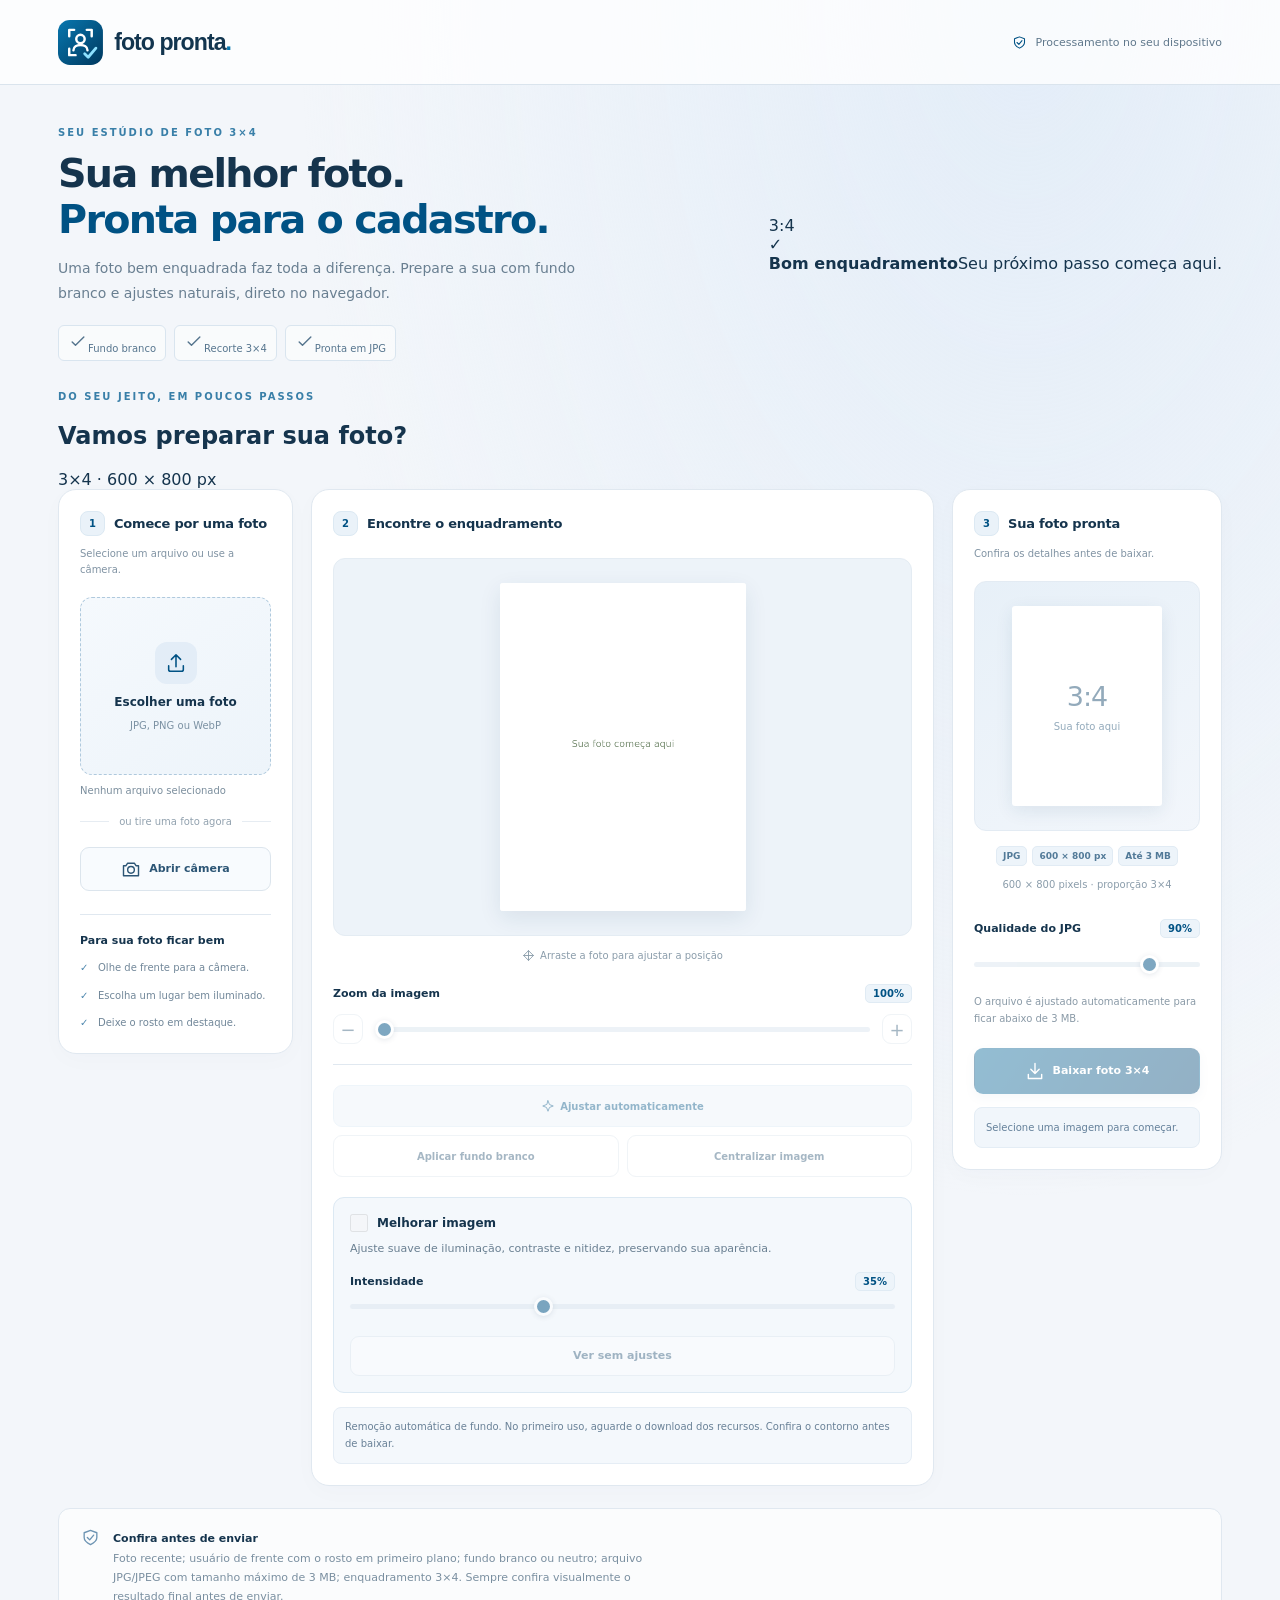
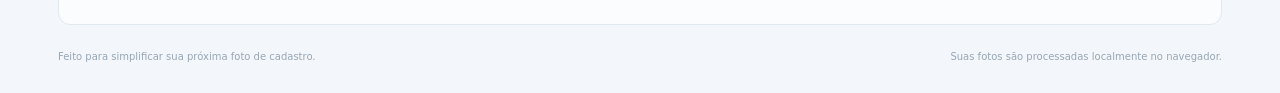
==== commit 7e863de7: "ajuste do layout" ====
--- a/index.html
+++ b/index.html
@@ -4,25 +4,15 @@
 <meta charset="utf-8">
 <meta name="viewport" content="width=device-width,initial-scale=1,viewport-fit=cover">
 <title>Foto pronta · Ajustador 3×4</title>
-<style>
-:root{font-family:Inter,"Segoe UI",system-ui,sans-serif;color:#15344d;background:#f3f6fa;--green:#005284;--line:#e0e8f0;--muted:#697f91;font-synthesis:none}
-*{box-sizing:border-box}body{margin:0;padding:0 28px 28px;background:radial-gradient(ellipse at 80% 0%,#e3edf8 0,transparent 50%),#f3f6fa}button,input{font:inherit}button{cursor:pointer}button[hidden],[hidden]{display:none!important}button:disabled{opacity:.42;cursor:not-allowed}button,input[type=range]{-webkit-tap-highlight-color:transparent}button{transition:background .18s,box-shadow .18s,transform .18s}button:enabled:active{transform:translateY(1px)}button:focus-visible,input:focus-visible,canvas:focus-visible,.upload-drop:focus-within{outline:3px solid #75a9cf;outline-offset:4px}svg{width:20px;height:20px;flex-shrink:0;fill:none;stroke:currentColor;stroke-width:1.7;stroke-linecap:round;stroke-linejoin:round}
-.site-header{margin:0 -28px;border-bottom:1px solid #dae4ed;background:#ffffffc9}.header-inner{max-width:1220px;margin:auto;min-height:84px;display:flex;align-items:center;justify-content:space-between;gap:20px;padding:0 28px}.brand{display:flex;align-items:center;gap:12px;font-size:22px;font-weight:750;letter-spacing:-.9px}.brand-mark{display:grid;place-items:center;width:39px;height:44px;background:linear-gradient(145deg,#086da2,#00264c);border-radius:11px;color:#fff;font-size:13px;letter-spacing:-.4px;box-shadow:0 4px 10px #00528420}.brand-dot{color:#3989bc}.privacy-chip{display:flex;align-items:center;gap:8px;font-size:11px;color:#60788c}.privacy-chip svg{width:15px;height:15px;color:#005284}.wrap{max-width:1164px;margin:auto}.hero{display:flex;align-items:center;justify-content:space-between;gap:30px;padding:42px 0 30px}.eyebrow{text-transform:uppercase;letter-spacing:2px;font-size:10px;font-weight:750;color:#397fa8;margin:0 0 13px}h1{margin:0 0 14px;font-size:clamp(30px,3.1vw,42px);font-weight:650;letter-spacing:-1.7px;line-height:1.15}h1 span{color:var(--green)}.muted{font-size:14px;color:var(--muted);line-height:1.75;margin:0;max-width:530px}.hero-meta{display:flex;flex-wrap:wrap;gap:8px;margin-top:20px}.hero-meta span{font-size:10px;color:#56758e;border:1px solid #d9e5ef;background:#ffffff90;padding:6px 9px;border-radius:6px}.hero-note{display:flex;align-items:center;gap:13px;color:#476a86;font-size:12px;line-height:1.7;flex-shrink:0}.hero-note svg{width:36px;height:36px;padding:8px;box-sizing:content-box;background:#e2ecf6;border:1px solid #d7e3ef;border-radius:16px}.hero-note strong{display:block;font-size:13px;font-weight:600;color:#173f60}
-.cols{display:grid;grid-template-columns:minmax(0,1fr) 270px;gap:18px;align-items:start}.cols>section{display:grid;grid-template-columns:235px minmax(0,1fr);gap:18px;min-width:0;align-items:start}.source-controls,.editor-controls,.cols>aside{background:#fff;border:1px solid var(--line);border-radius:18px;padding:21px;min-width:0;box-shadow:0 6px 24px #173f6005}.section-title{font-size:13px;line-height:1.5;font-weight:650;margin:0 0 22px;display:flex;align-items:center;gap:9px;letter-spacing:-.2px}.step{display:inline-grid;place-items:center;width:25px;height:25px;flex-shrink:0;background:#eaf2f9;color:#005284;border:1px solid #dce9f3;border-radius:8px;font-size:10px;font-weight:700}.section-subtitle{font-size:10px;line-height:1.6;color:#8093a3;margin:-12px 0 19px}
-.upload-drop{position:relative;display:flex;align-items:center;justify-content:center;flex-direction:column;gap:11px;width:100%;min-height:178px;border:1.5px dashed #afc9dd;border-radius:12px;background:linear-gradient(145deg,#f5f9fd,#edf4fa);text-align:center;padding:22px 12px;cursor:pointer}.upload-drop:hover{background:#eaf3fa;border-color:#679dc3}.upload-icon{display:grid;place-items:center;width:42px;height:42px;background:#e3edf7;color:#005284;border-radius:12px}.upload-icon svg{width:22px;height:22px}.upload-drop strong{font-size:12px;font-weight:650}.upload-drop small{font-size:10px;color:#7b91a3}.upload{position:absolute;inset:0;width:100%;height:100%;opacity:0;cursor:pointer}.file-name{color:#7b8e9d;font-size:10px;text-overflow:ellipsis;white-space:nowrap;overflow:hidden;margin:10px 0 0}.divider{display:flex;align-items:center;gap:10px;color:#92a2af;font-size:10px;margin:20px 0}.divider:before,.divider:after{content:'';height:1px;background:#e6ecf2;flex:1}.actions{display:flex;gap:9px;flex-wrap:wrap;margin-top:16px}button{display:inline-flex;align-items:center;justify-content:center;gap:8px;border:1px solid #dce5ed;border-radius:9px;padding:11px 13px;background:#fff;color:#2c5575;font-size:11px;font-weight:600;line-height:1.5;min-height:42px}button:enabled:hover{background:#f0f6fb;border-color:#b4cddd}.source-controls .actions{margin:0}.source-controls #openCamera{width:100%;background:#f8fbfe}.source-controls #openCamera:enabled:hover{background:#eaf3fa}button.primary{background:linear-gradient(125deg,#006497,#004676);border-color:transparent;color:#fff;box-shadow:0 4px 10px #00528415}button.primary:enabled:hover{background:linear-gradient(125deg,#005486,#002f56);box-shadow:0 5px 15px #00528425}.tips{border-top:1px solid var(--line);padding-top:19px;margin-top:23px}.tips h3{font-size:11px;font-weight:650;margin:0 0 13px}.tips ul{list-style:none;margin:0;padding:0}.tips li{position:relative;padding:0 0 11px 18px;font-size:10px;line-height:1.65;color:#718799}.tips li:before{content:'✓';position:absolute;left:0;color:#4e87ae}.tips li:last-child{padding-bottom:0}
-.canvaswrap{display:flex;justify-content:center;align-items:center;padding:24px 18px;background-color:#edf3f9;background-image:radial-gradient(#cddbe8 .7px,transparent .7px);background-size:12px 12px;border:1px solid #e4ecf3;border-radius:12px;overflow:hidden}.canvaswrap canvas{display:block;width:min(100%,246px);height:auto;min-width:0;aspect-ratio:3/4;touch-action:none;cursor:grab;background:#fff;border-radius:3px;box-shadow:0 7px 22px #153f6018}.canvaswrap canvas:active{cursor:grabbing}.drag-hint{display:flex;align-items:center;justify-content:center;gap:5px;font-size:10px;color:#8b9dab;margin:13px 0 22px}.drag-hint svg{width:13px;height:13px}.range-label{display:flex;align-items:center;justify-content:space-between;font-size:11px;font-weight:600;gap:10px;margin:0 0 10px}.range-value,#zoomval,#qval{display:inline-block;font-size:10px;font-weight:650;font-variant-numeric:tabular-nums;color:#005284;background:#edf4fa;border:1px solid #e0ebf4;border-radius:5px;padding:3px 7px}.zoom-row{display:flex;align-items:center;gap:12px}.zoom-row button{width:30px;min-height:30px;height:30px;flex-shrink:0;padding:0;font-size:18px;font-weight:400}input[type=range]{width:100%;min-width:0;height:32px;margin:0;appearance:none;-webkit-appearance:none;background:transparent;accent-color:#005284;cursor:pointer}input[type=range]::-webkit-slider-runnable-track{height:5px;background:#dbe6ef;border-radius:5px}input[type=range]::-webkit-slider-thumb{appearance:none;-webkit-appearance:none;width:19px;height:19px;border:3px solid #fff;background:#005284;border-radius:50%;margin-top:-7px;box-shadow:0 1px 5px #00264c33}input[type=range]::-moz-range-track{height:5px;background:#dbe6ef;border-radius:5px}input[type=range]::-moz-range-thumb{width:13px;height:13px;border:3px solid #fff;background:#005284;border-radius:50%;box-shadow:0 1px 5px #00264c33}input:disabled{opacity:.5;cursor:not-allowed}.editor-controls .actions{display:grid;grid-template-columns:minmax(0,1fr) minmax(0,1fr);padding-top:20px;border-top:1px solid var(--line);margin-top:19px;gap:8px}.editor-controls .actions button{min-width:0;font-size:10px;padding:10px 5px;gap:5px}.editor-controls .actions svg{width:14px;height:14px}#auto{grid-column:1/-1;background:#eaf3fa;border-color:#d9e8f4;color:#005284}.notice{font-size:10px;line-height:1.65;color:#698197;background:#f4f8fc;border:1px solid #e5edf5;border-radius:8px;padding:11px;margin-top:14px}.info{font-size:11px;color:var(--muted);line-height:1.7}.preview-stage{display:flex;align-items:center;justify-content:center;background:linear-gradient(145deg,#e7f0f8,#f2f6fb);border:1px solid #e3ebf3;border-radius:12px;padding:24px 16px}.preview-frame{position:relative;width:150px;aspect-ratio:3/4;background:#fff;box-shadow:0 5px 18px #153f6017;border-radius:3px;overflow:hidden}.preview{display:block;position:relative;z-index:1;width:100%;height:100%;object-fit:contain;background:#fff}.preview:not([src]){visibility:hidden}.preview-placeholder{position:absolute;inset:0;display:grid;place-content:center;text-align:center;color:#93aabb;font-size:10px;gap:9px}.preview-placeholder span{font-size:27px;letter-spacing:-1px;font-weight:300}.specs{display:flex;justify-content:center;gap:5px;flex-wrap:wrap;margin:15px 0 0}.pill{display:inline-block;padding:4px 6px;font-size:9px;font-weight:600;color:#527a98;background:#edf4fa;border:1px solid #e1ebf4;border-radius:5px}#details{font-size:10px;text-align:center;color:#8b9dab;margin:11px 0 26px;line-height:1.6}.quality-info{font-size:10px;line-height:1.7;color:#8a9aa7;margin:9px 0 21px}.downloadbar{margin-top:18px}#download{width:100%;font-size:11px;min-height:46px}.mobile-download-status{display:none}.status{font-size:10px;line-height:1.7;overflow-wrap:anywhere;color:#64809a;background:#f1f6fb;border:1px solid #e4edf5;border-radius:8px;padding:11px;margin:13px 0 0}.export-note{font-size:9px;display:flex;align-items:center;justify-content:center;gap:5px;color:#8b9eae;margin:13px 0 0}.export-note svg{width:12px;height:12px}
-.camera-area{background:#f0f6fb;border:1px solid #d8e6f1;border-radius:12px;padding:10px;margin:16px 0}.camera-area label{display:block;font-size:11px;margin:0 0 9px;font-weight:600}.camera-area video{display:block;width:100%;max-height:400px;object-fit:contain;background:#00264c;border-radius:8px}.camera-actions{display:grid;grid-template-columns:1fr 1fr;gap:7px;margin-top:10px}.camera-actions #capture{grid-column:1/-1}.camera-actions button{font-size:10px;padding:9px 5px;min-height:40px}.camera-area .info{font-size:10px}.requirements{display:flex;align-items:flex-start;gap:13px;background:#ffffffa8;border:1px solid #e0e8f0;border-radius:12px;padding:18px 22px;margin-top:22px}.requirements>svg{color:#6d94b3;margin-top:1px;width:19px;height:19px}.requirements strong{font-size:11px;font-weight:650}.requirements p{font-size:11px;color:#7a8fa0;line-height:1.7;margin:4px 0 0}.footer{display:flex;justify-content:space-between;gap:15px;color:#97a7b4;font-size:10px;line-height:1.7;margin-top:23px}
-.processing-notice{position:fixed;z-index:30;top:max(16px,env(safe-area-inset-top,0px));left:50%;transform:translateX(-50%);width:calc(100% - 32px);max-width:540px;display:flex;align-items:flex-start;gap:14px;padding:20px;background:#fff;border:1px solid #a8c4da;border-radius:14px;box-shadow:0 10px 40px #00264c30}.processing-content{min-width:0;flex:1}.processing-notice h2{margin:0 0 8px;font-size:16px;line-height:1.4;color:#005284}.processing-message{margin:0;font-size:14px;line-height:1.55;overflow-wrap:anywhere}.processing-help{margin:10px 0 0;font-size:12px;line-height:1.55;color:#52718b}.processing-notice progress{display:block;width:100%;height:8px;margin-top:12px;accent-color:#005284}.processing-spinner{flex:0 0 23px;width:23px;height:23px;margin-top:2px;border:3px solid #d9e6f2;border-top-color:#005284;border-radius:50%;animation:processing-spin 1s linear infinite}@keyframes processing-spin{to{transform:rotate(360deg)}}
-@media(max-width:1100px){.cols>section{grid-template-columns:minmax(0,1fr)}.hero-note{display:none}.source-controls .upload-drop{min-height:150px}.source-controls .tips ul{display:flex;gap:15px;flex-wrap:wrap}.source-controls .tips li{flex:1 1 125px}.cols{grid-template-columns:minmax(0,1fr) 270px}.editor-controls .canvaswrap canvas{width:min(100%,280px)}}
-@media(max-width:760px){body{padding:0 16px calc(145px + env(safe-area-inset-bottom,0px))}.site-header{margin:0 -16px}.header-inner{min-height:73px;padding:0 20px}.brand{font-size:20px}.brand-mark{width:33px;height:38px;font-size:11px;border-radius:9px}.privacy-chip{font-size:0;gap:0}.privacy-chip svg{width:19px;height:19px}.hero{padding:30px 2px 25px}.eyebrow{font-size:9px;letter-spacing:1.7px}h1{font-size:34px;letter-spacing:-1.3px}.muted{font-size:13px;line-height:1.75}.hero-meta{margin-top:16px}.hero-meta span{font-size:10px}.cols{grid-template-columns:minmax(0,1fr);gap:16px}.cols>section{display:contents}.source-controls,.editor-controls,.cols>aside{padding:20px;border-radius:16px}.section-title{font-size:15px;margin-bottom:20px;gap:10px}.step{width:27px;height:27px;font-size:11px}.section-subtitle{font-size:12px}.upload-drop{min-height:170px!important}.upload-drop strong{font-size:14px}.upload-drop small{font-size:12px}.file-name{font-size:11px}.divider{font-size:11px;margin:18px 0}.source-controls .tips{margin-top:20px;padding-top:18px}.tips h3{font-size:13px}.source-controls .tips ul{display:block}.tips li{font-size:12px;line-height:1.7;padding-bottom:9px}.canvaswrap{padding:22px 16px}.editor-controls .canvaswrap canvas{width:min(100%,260px)}.drag-hint{font-size:11px;margin:13px 0 22px}.range-label{font-size:13px}.range-value,#zoomval,#qval{font-size:12px}button,#download{min-height:48px;font-size:14px;padding:12px}.zoom-row button{width:44px;height:44px;min-height:44px;font-size:22px}input[type=range]{height:44px}input[type=range]::-webkit-slider-thumb{width:25px;height:25px;margin-top:-10px}input[type=range]::-moz-range-thumb{width:19px;height:19px}.editor-controls .actions button{min-height:48px;font-size:12px;padding:11px 7px}.editor-controls .actions svg{width:16px;height:16px}.notice{font-size:12px;padding:12px;line-height:1.7}.info{font-size:13px}.camera-actions button{min-height:48px;font-size:12px}.camera-area label{font-size:13px}.camera-area .info{font-size:12px}.preview-frame{width:165px}.preview-placeholder{font-size:12px}.pill{font-size:11px;padding:5px 8px}#details{font-size:12px;margin-bottom:24px}.quality-info{font-size:12px}.status{font-size:12px}.export-note{font-size:11px}.downloadbar{position:fixed;z-index:10;left:0;right:0;bottom:0;margin:0;padding:10px max(16px,env(safe-area-inset-left,0px)) calc(12px + env(safe-area-inset-bottom,0px));background:#fffffff5;border-top:1px solid #d9e5ef;box-shadow:0 -5px 20px #00264c08}.mobile-download-status{display:-webkit-box;-webkit-box-orient:vertical;-webkit-line-clamp:2;overflow:hidden;font-size:12px;line-height:1.5;color:#52718b;overflow-wrap:anywhere;margin:0 0 8px}#download{min-height:48px;font-size:14px}.requirements{padding:17px;margin-top:18px}.requirements strong{font-size:13px}.requirements p{font-size:12px}.footer{flex-direction:column;gap:4px;font-size:11px;margin-top:20px}.processing-notice{padding:16px;gap:11px}.processing-notice h2{font-size:15px}.processing-message{font-size:13px}}
-@media(max-width:350px){.header-inner{padding:0 16px}h1{font-size:30px}.source-controls,.editor-controls,.cols>aside{padding:16px}.editor-controls .actions button{font-size:11px}.hero-meta{gap:5px}.hero-meta span{padding:5px 6px;font-size:9px}}
-@media(prefers-reduced-motion:reduce){button{transition:none}.processing-spinner{animation:none}}
-.enhance-panel{margin-top:20px;padding:16px;background:#f4f8fc;border:1px solid #dce9f3;border-radius:11px}.enhance-heading{display:flex;align-items:center;gap:9px;font-size:12px;font-weight:650;cursor:pointer}.enhance-heading input{width:18px;height:18px;accent-color:#005284;margin:0;flex-shrink:0}.enhance-panel .info{font-size:11px;margin:8px 0 13px}.enhance-panel .range-label{margin:0}.enhance-panel button{width:100%;min-height:38px;margin-top:9px;font-size:11px}.enhance-panel button[aria-pressed=true]{background:#dcecf8;border-color:#8cb5d4}.compare-hint{font-size:11px;text-align:center;color:#005284;background:#e5f0f9;border-radius:6px;padding:7px;margin:10px 0 0}
-@media(max-width:760px){.enhance-heading{font-size:14px;min-height:44px}.enhance-heading input{width:22px;height:22px}.enhance-panel .info{font-size:12px}.enhance-panel button{min-height:48px;font-size:13px}.compare-hint{font-size:12px}}
-</style>
+<meta name="description" content="Prepare sua foto 3×4 com fundo branco, ajuste o enquadramento e baixe em JPG. Processamento no seu dispositivo.">
+<meta name="theme-color" content="#00395f">
+<link rel="icon" href="favicon.ico" sizes="32x32">
+<link rel="icon" href="favicon.svg" type="image/svg+xml">
+<link rel="apple-touch-icon" href="apple-touch-icon.png" sizes="180x180">
+<link rel="stylesheet" href="styles.css">
 </head>
 <body>
-<header class="site-header"><div class="header-inner"><div class="brand"><span class="brand-mark" aria-hidden="true">3:4</span><span>foto pronta<span class="brand-dot">.</span></span></div><span class="privacy-chip"><svg aria-hidden="true" viewBox="0 0 24 24"><path d="M12 3 4 6v6c0 5 8 9 8 9s8-4 8-9V6z"/><path d="m8 12 3 3 5-6"/></svg>Processamento no seu dispositivo</span></div></header>
+<header class="site-header"><div class="header-inner"><div class="brand"><img class="brand-logo" src="logo.svg" alt="foto pronta" width="198" height="45"></div><span class="privacy-chip"><svg aria-hidden="true" viewBox="0 0 24 24"><path d="M12 3 4 6v6c0 5 8 9 8 9s8-4 8-9V6z"/><path d="m8 12 3 3 5-6"/></svg>Processamento no seu dispositivo</span></div></header>
 <section class="processing-notice" id="processingNotice" aria-labelledby="processingTitle" hidden>
   <span class="processing-spinner" aria-hidden="true"></span>
   <div class="processing-content">
@@ -33,8 +23,20 @@
   </div>
 </section>
 <main class="wrap">
-  <div class="hero"><div><p class="eyebrow">Pronta para o seu próximo passo</p><h1>Sua foto 3×4,<br><span>simples assim.</span></h1><p class="muted">Da câmera ao cadastro em poucos passos. Ajuste sua foto, aplique o fundo branco e baixe o resultado.</p><div class="hero-meta"><span>Fundo branco</span><span>Enquadramento 3×4</span><span>Exportação em JPG</span></div></div><div class="hero-note"><svg aria-hidden="true" viewBox="0 0 24 24"><rect x="5" y="2" width="14" height="20" rx="3"/><circle cx="12" cy="9" r="3"/><path d="M8 18v-1a4 4 0 0 1 8 0v1"/></svg><div><strong>Seu melhor enquadramento</strong>Um cuidado a menos no seu cadastro.</div></div></div>
-  <div class="panel cols">
+  <section class="hero" aria-labelledby="heroTitle">
+    <div class="hero-copy">
+      <p class="eyebrow"><span class="hero-dot" aria-hidden="true"></span>Seu estúdio de foto 3×4</p>
+      <h1 id="heroTitle">Sua melhor foto.<br><span>Pronta para o cadastro.</span></h1>
+      <p class="muted">Uma foto bem enquadrada faz toda a diferença. Prepare a sua com fundo branco e ajustes naturais, direto no navegador.</p>
+      <div class="hero-meta"><span><svg viewBox="0 0 24 24" aria-hidden="true"><path d="m5 12 4 4L19 6"/></svg>Fundo branco</span><span><svg viewBox="0 0 24 24" aria-hidden="true"><path d="m5 12 4 4L19 6"/></svg>Recorte 3×4</span><span><svg viewBox="0 0 24 24" aria-hidden="true"><path d="m5 12 4 4L19 6"/></svg>Pronta em JPG</span></div>
+    </div>
+    <div class="hero-art" aria-hidden="true">
+      <div class="art-orbit"></div>
+      <div class="art-photo"><span class="art-ratio">3:4</span><div class="art-person"><div class="art-head"></div><div class="art-body"></div></div><span class="art-corner corner-tl"></span><span class="art-corner corner-tr"></span><span class="art-corner corner-bl"></span><span class="art-corner corner-br"></span></div>
+      <div class="art-badge"><span class="art-check">✓</span><div><strong>Bom enquadramento</strong><span>Seu próximo passo começa aqui.</span></div></div>
+    </div>
+  </section>
+  <div class="workspace-heading"><div><p class="eyebrow">Do seu jeito, em poucos passos</p><h2>Vamos preparar sua foto?</h2></div><span class="workspace-format">3×4 <span>·</span> 600 × 800 px</span></div>  <div class="panel cols">
     <section aria-label="Escolha e edição da foto"><div class="source-controls">
       <h2 class="section-title"><span class="step">1</span> Comece por uma foto</h2><p class="section-subtitle">Selecione um arquivo ou use a câmera.</p>
       <label class="upload-drop" for="file"><span class="upload-icon"><svg aria-hidden="true" viewBox="0 0 24 24"><path d="M12 16V3m-5 5 5-5 5 5M4 15v4a2 2 0 0 0 2 2h12a2 2 0 0 0 2-2v-4"/></svg></span><strong>Escolher uma foto</strong><small>JPG, PNG ou WebP</small><input class="upload" type="file" id="file" accept="image/jpeg,image/png,image/webp,image/*"></label><p class="file-name" id="fileName">Nenhum arquivo selecionado</p><div class="divider">ou tire uma foto agora</div>
@@ -99,754 +101,6 @@
   </div></div>
 <footer class="footer"><span>Feito para simplificar sua próxima foto de cadastro.</span><span>Suas fotos são processadas localmente no navegador.</span></footer></main>
 
-<script>
-const file=document.querySelector('#file');
-const cameraArea=document.querySelector('#cameraArea');
-const cameraView=document.querySelector('#cameraView');
-const openCameraButton=document.querySelector('#openCamera');
-const captureButton=document.querySelector('#capture');
-let cameraStream=null, cameraFacing='user';
-function stopCamera(){
-  if(cameraStream){cameraStream.getTracks().forEach(t=>t.stop());cameraStream=null;}
-  cameraView.srcObject=null;
-  cameraArea.hidden=true;
-  captureButton.disabled=true;
-  openCameraButton.disabled=false;
-}
-async function startCamera(){
-  if(!navigator.mediaDevices?.getUserMedia){
-    setStatus('A câmera exige HTTPS ou localhost e um navegador compatível.');
-    return;
-  }
-  stopCamera();
-  cameraArea.hidden=false;
-  openCameraButton.disabled=true;
-  setStatus('Solicitando permissão da câmera...');
-  try{
-    const stream=await navigator.mediaDevices.getUserMedia({
-      audio:false, video:{facingMode:{ideal:cameraFacing},width:{ideal:1920},height:{ideal:2560}}
-    });
-    cameraStream=stream;
-    cameraView.srcObject=stream;
-    cameraView.style.transform=cameraFacing==='user'?'scaleX(-1)':'none';
-    await cameraView.play();
-    captureButton.disabled=false;
-    setStatus('Câmera pronta. Posicione seu rosto e clique em Capturar foto.');
-  }catch(e){
-    stopCamera();
-    setStatus('Não foi possível abrir a câmera. Confira a permissão no navegador e use HTTPS ou localhost.');
-  }
-}
-function isTouchDevice(){
-  return navigator.maxTouchPoints>0 && window.matchMedia('(pointer:coarse)').matches;
-}
-function openPhotoCamera(){
-  return startCamera();
-}
-openCameraButton.addEventListener('click',openPhotoCamera);
-document.querySelector('#closeCamera').addEventListener('click',()=>{stopCamera();setStatus('Câmera fechada.');});
-document.querySelector('#switchCamera').addEventListener('click',()=>{cameraFacing=cameraFacing==='user'?'environment':'user';startCamera();});
-captureButton.addEventListener('click',()=>{
-  if(!cameraStream || !cameraView.videoWidth || !cameraView.videoHeight || cameraView.readyState<2){setStatus('A câmera ainda não está pronta. Aguarde a imagem aparecer.');return;}
-  captureButton.disabled=true;
-  const snap=document.createElement('canvas');
-  const captureScale=Math.min(1,1600/Math.max(cameraView.videoWidth,cameraView.videoHeight));
-  snap.width=Math.max(1,Math.round(cameraView.videoWidth*captureScale));
-  snap.height=Math.max(1,Math.round(cameraView.videoHeight*captureScale));
-  const sc=snap.getContext('2d');
-  // Espelha a câmera frontal para corresponder à prévia apresentada.
-  if(cameraFacing==='user'){sc.translate(snap.width,0);sc.scale(-1,1);}
-  sc.drawImage(cameraView,0,0,snap.width,snap.height);
-  stopCamera();
-  snap.toBlob(blob=>{
-    if(!blob){setStatus('Não foi possível capturar a foto.');return;}
-    loadPhoto(URL.createObjectURL(blob));
-  },'image/png');
-});
-window.addEventListener('pagehide',stopCamera);
-const canvas=document.querySelector('#editor');
-const ctx=canvas.getContext('2d');
-const zoom=document.querySelector('#zoom');
-const quality=document.querySelector('#quality');
-const preview=document.querySelector('#preview');
-const statusEl=document.querySelector('#status');
-const details=document.querySelector('#details');
-const zoomVal=document.querySelector('#zoomval');
-const qVal=document.querySelector('#qval');
-const W=600,H=800;
-const enhance=document.querySelector('#enhance');
-const enhanceStrength=document.querySelector('#enhanceStrength');
-const compareEnhancement=document.querySelector('#compareEnhancement');
-let comparingEnhancement=false;
-
-let originalImg=null;
-let processedCanvas=null;
-let scale=1,minScale=1,dx=0,dy=0,drag=null,renderToken=0,loadToken=0;
-let faceLibPromise=null,bgLibPromise=null;
-
-function currentSource(){ return processedCanvas || originalImg; }
-
-function setStatus(msg){
-  statusEl.textContent=msg;
-  document.querySelector('#mobileStatus').textContent=msg;
-  if(bgBusy){
-    document.querySelector('#processingMessage').textContent=msg;
-    const progress=document.querySelector('#processingProgress');
-    const percent=/Baixando[^:]*:\s*(\d+)%/i.exec(msg);
-    if(percent){
-      progress.value=Math.min(100,Math.max(0,Number(percent[1])));
-      progress.setAttribute('aria-label','Download dos recursos para preparar sua foto');
-    }else{
-      progress.removeAttribute('value');
-      progress.setAttribute('aria-label','Preparação da foto em andamento');
-    }
-  }
-}
-
-// Work on the final 600x800 crop to bound memory and keep all source pixels intact.
-function enhancePhotoPixels(input,width,height,intensity){
-  const amount=Math.max(0,Math.min(100,Number(intensity)||0))/100;
-  const output=new Uint8ClampedArray(input);
-  if(!amount)return output;
-  const count=width*height,luma=new Float32Array(count);
-  let sum=0,samples=0;
-  for(let i=0;i<count;i++){
-    const p=i*4,y=.2126*input[p]+.7152*input[p+1]+.0722*input[p+2];
-    luma[i]=y;
-    if(y>10 && y<245 && input[p+3]>0){sum+=y;samples++;}
-  }
-  const average=samples?sum/samples:128;
-  const lift=Math.min(18,Math.max(0,(125-average)*.28))*amount;
-  for(let y=0;y<height;y++)for(let x=0;x<width;x++){
-    const i=y*width+x,p=i*4,light=luma[i];
-    // The white backdrop and transparent pixels must remain unchanged.
-    if((input[p]===255 && input[p+1]===255 && input[p+2]===255) || input[p+3]===0)continue;
-    let detail=0;
-    if(x>0 && x<width-1 && y>0 && y<height-1){
-      const left=luma[i-1],right=luma[i+1],top=luma[i-width],bottom=luma[i+width];
-      // Avoid sharpening the subject against white into a visible halo.
-      if(light<245 && left<245 && right<245 && top<245 && bottom<245){
-        const blur=(light*4+left+right+top+bottom)/8;
-        detail=Math.max(-8,Math.min(8,(light-blur)*.7))*amount;
-      }
-    }
-    const shadows=1-light/255;
-    const delta=lift*shadows*shadows+(light-128)*.035*amount+detail;
-    for(let channel=0;channel<3;channel++)output[p+channel]=input[p+channel]+delta;
-  }
-  return output;
-}
-
-function updateEnhancementControls(){
-  const ready=!!originalImg;
-  enhance.disabled=!ready;
-  enhanceStrength.disabled=!ready || !enhance.checked;
-  compareEnhancement.disabled=!ready || !enhance.checked || +enhanceStrength.value===0;
-  document.querySelector('#enhanceVal').textContent=enhanceStrength.value+'%';
-  if(compareEnhancement.disabled)comparingEnhancement=false;
-  compareEnhancement.setAttribute('aria-pressed',String(comparingEnhancement));
-  compareEnhancement.textContent=comparingEnhancement?'Voltar à melhoria':'Ver sem ajustes';
-  document.querySelector('#compareHint').hidden=!comparingEnhancement;
-}
-
-function paint(forExport=false){
-  ctx.fillStyle='#fff';
-  ctx.fillRect(0,0,W,H);
-  const src=currentSource();
-  if(!src){
-    ctx.fillStyle='#869980';
-    ctx.textAlign='center';
-    ctx.font='23px system-ui, sans-serif';
-    ctx.fillText('Sua foto começa aqui',W/2,H/2);
-    return;
-  }
-  const sw=src.width || src.naturalWidth;
-  const sh=src.height || src.naturalHeight;
-  ctx.imageSmoothingEnabled=true;ctx.imageSmoothingQuality='high';
-  ctx.drawImage(src,dx,dy,sw*scale,sh*scale);
-  if(enhance.checked && (!comparingEnhancement || forExport) && +enhanceStrength.value>0){
-    const pixels=ctx.getImageData(0,0,W,H);
-    pixels.data.set(enhancePhotoPixels(pixels.data,W,H,+enhanceStrength.value));
-    ctx.putImageData(pixels,0,0);
-  }
-}
-
-function constrain(){
-  const src=currentSource();
-  if(!src) return;
-  const sw=(src.width || src.naturalWidth)*scale;
-  const sh=(src.height || src.naturalHeight)*scale;
-  dx=Math.min(0,Math.max(W-sw,dx));
-  dy=Math.min(0,Math.max(H-sh,dy));
-}
-
-function recenter(){
-  const src=currentSource();
-  if(!src) return;
-  const sw=src.width || src.naturalWidth;
-  const sh=src.height || src.naturalHeight;
-  minScale=Math.max(W/sw,H/sh);
-  scale=minScale*(+zoom.value/100);
-  dx=(W-sw*scale)/2;
-  dy=(H-sh*scale)/2;
-  paint();
-  schedule();
-}
-
-function setZoom(v){
-  const src=currentSource();
-  if(!src) return;
-  const old=scale;
-  zoom.value=Math.min(350,Math.max(100,v));
-  scale=minScale*(+zoom.value/100);
-  dx=W/2-(W/2-dx)*(scale/old);
-  dy=H/2-(H/2-dy)*(scale/old);
-  constrain();
-  zoomVal.textContent=zoom.value+'%';
-  paint();
-  schedule();
-}
-
-function fitFace(box){
-  const src=currentSource() || originalImg;
-  if(!src) return;
-  const sw=src.width || src.naturalWidth;
-  const sh=src.height || src.naturalHeight;
-  const bw=Math.max(1,box.width), bh=Math.max(1,box.height);
-  const faceScale=Math.min(W/(bw*2.35),H/(bh*3.25));
-  minScale=Math.max(W/sw,H/sh);
-  const targetScale=Math.max(minScale,faceScale);
-  scale=Math.min(minScale*3.5,targetScale);
-  zoom.value=Math.round(Math.min(350,Math.max(100,100*scale/minScale)));
-  scale=minScale*(+zoom.value/100);
-  dx=W*.5-(box.x+bw*.5)*scale;
-  dy=H*.36-(box.y+bh*.5)*scale;
-  constrain();
-  paint();
-  zoomVal.textContent=zoom.value+'%';
-  schedule();
-}
-
-function loadScript(src){
-  return new Promise((resolve,reject)=>{
-    const s=document.createElement('script');
-    s.src=src;
-    s.onload=resolve;
-    s.onerror=()=>reject(new Error('Falha ao carregar '+src));
-    document.head.appendChild(s);
-  });
-}
-
-function loadFaceApi(){
-  if(faceLibPromise) return faceLibPromise;
-  faceLibPromise=(async()=>{
-    if('FaceDetector' in window) return 'native';
-    if(!window.FaceDetection){
-      await loadScript('https://cdn.jsdelivr.net/npm/@mediapipe/face_detection/face_detection.js');
-    }
-    return 'mediapipe';
-  })().catch(err=>{faceLibPromise=null; throw err;});
-  return faceLibPromise;
-}
-
-const BG_MODEL='studioludens/birefnet-lite-512';
-let bgRuntimePromise=null,bgForceCpu=false,bgBusy=false;
-let pendingAutoProcess=false;
-let bgProgress=()=>{};
-let backgroundCache=new WeakMap();
-
-function loadBgApi(){
-  if(bgLibPromise) return bgLibPromise;
-  bgLibPromise=(async()=>{
-    bgRuntimePromise ??= import('https://cdn.jsdelivr.net/npm/@huggingface/transformers@3.8.1/dist/transformers.min.js');
-    const runtime=await bgRuntimePromise;
-    runtime.env.allowLocalModels=false;
-    // This page does not require cross-origin isolation or a threaded server.
-    runtime.env.backends.onnx.wasm.numThreads=1;
-    let device='wasm',dtype='fp32';
-    if(!bgForceCpu && navigator.gpu){
-      try{
-        const adapter=await navigator.gpu.requestAdapter();
-        // The fp16 export produced low-opacity masks on the tested GPU.
-        if(adapter) device='webgpu';
-      }catch(e){ console.info('WebGPU indisponível; usando CPU.',e); }
-    }
-    bgProgress('Carregando os recursos para remover o fundo. Aguarde…');
-    let lastPercent=-1;
-    let model;
-    try{
-      model=await runtime.AutoModel.from_pretrained(BG_MODEL,{
-        device,dtype,
-        progress_callback:event=>{
-          if(event.status==='progress' && event.file?.endsWith('.onnx') && Number.isFinite(event.progress)){
-            const percent=Math.floor(event.progress);
-            if(percent!==lastPercent){lastPercent=percent;bgProgress(`Baixando recursos: ${percent}%. Aguarde, sua foto permanece neste dispositivo.`);}
-          }else if(event.status==='done' && event.file?.endsWith('.onnx')){
-            bgProgress('Preparando a remoção de fundo. Aguarde mais um momento…');
-          }
-        }
-      });
-    }catch(error){
-      if(device==='webgpu'){
-        bgForceCpu=true;
-        bgLibPromise=null;
-        bgProgress('A aceleração gráfica falhou. Carregando a versão para CPU…');
-        return loadBgApi();
-      }
-      throw error;
-    }
-    let processor;
-    try{processor=await runtime.AutoProcessor.from_pretrained(BG_MODEL);}
-    catch(error){await model.dispose().catch(()=>{});throw error;}
-    return {runtime,model,processor,device};
-  })().catch(error=>{bgLibPromise=null;bgRuntimePromise=null;throw error;});
-  return bgLibPromise;
-}
-
-function setBackgroundBusy(busy){
-  bgBusy=busy;
-  document.querySelector('#processingNotice').hidden=!busy;
-  statusEl.setAttribute('aria-live',busy?'off':'polite');
-  if(busy) setStatus('Aguarde. Estamos preparando os recursos para sua foto…');
-  for(const id of ['auto','bg','download']) document.getElementById(id).disabled=busy || !originalImg;
-  document.querySelector('.editor-controls').setAttribute('aria-busy',String(busy));
-  if(!busy && pendingAutoProcess){
-    pendingAutoProcess=false;
-    queueMicrotask(()=>autoProcess());
-  }
-}
-
-async function findFace(image){
-  await loadFaceApi();
-  if('FaceDetector' in window){
-    try{
-      const d=new window.FaceDetector({fastMode:true,maxDetectedFaces:5});
-      const faces=await d.detect(image);
-      if(faces.length){
-        const b=faces.sort((a,b)=>b.boundingBox.width*b.boundingBox.height-a.boundingBox.width*a.boundingBox.height)[0].boundingBox;
-        return {x:b.x,y:b.y,width:b.width,height:b.height};
-      }
-    }catch(e){}
-  }
-  const Detection=window.FaceDetection;
-  if(!Detection) return null;
-  const det=new Detection({locateFile:f=>'https://cdn.jsdelivr.net/npm/@mediapipe/face_detection/'+f});
-  det.setOptions({model:'short',minDetectionConfidence:.5});
-  let result=null;
-  det.onResults(r=>{
-    const boxes=(r.detections||[]).map(d=>d.boundingBox).filter(Boolean);
-    boxes.sort((a,b)=>b.width*b.height-a.width*a.height);
-    if(boxes.length){
-      const b=boxes[0], w=image.naturalWidth, h=image.naturalHeight;
-      result={x:(b.xCenter-b.width/2)*w, y:(b.yCenter-b.height/2)*h, width:b.width*w, height:b.height*h};
-    }
-  });
-  try{ await det.send({image}); return result; }
-  finally{ if(det.close) await det.close(); }
-}
-
-function getBackgroundMaskTensor(prediction){
-  // ONNX exports may name the only mask "output" rather than "logits".
-  const isMask=tensor=>{
-    if(!tensor || !Array.isArray(tensor.dims) || tensor.dims.length<2) return false;
-    const dims=tensor.dims;
-    return dims[dims.length-1]>1 && dims[dims.length-2]>1
-      && dims.slice(0,-2).every(size=>size===1);
-  };
-  if(isMask(prediction.logits)) return prediction.logits;
-  const candidates=Object.values(prediction).filter(isMask);
-  if(candidates.length===1) return candidates[0];
-  const outputs=Object.entries(prediction).map(([name,tensor])=>`${name}: ${tensor?.dims?.join('×') || 'sem dimensões'}`).join(', ');
-  throw new Error('A saída do BiRefNet não contém uma máscara única. '+outputs);
-}
-
-function validateBackgroundPrediction(prediction){
-  const mask=getBackgroundMaskTensor(prediction);
-  if(mask.type!=='float32') throw new Error('A máscara precisa usar precisão completa (float32).');
-  let peak=-Infinity;
-  for(const value of mask.data){
-    if(!Number.isFinite(value)) throw new Error('O modelo retornou uma máscara inválida.');
-    if(value>peak) peak=value;
-  }
-  // A portrait must contain confidently opaque foreground. Reject a washed-out
-  // mask rather than composing a nearly transparent person over white.
-  if(peak<Math.log(9)) throw new Error('O modelo não identificou uma pessoa com confiança suficiente.');
-  return mask;
-}
-
-async function inferBackground(engine,raw){
-  const inputs=await engine.processor(raw);
-  try{
-    const prediction=await engine.model({input_image:inputs.pixel_values});
-    try{validateBackgroundPrediction(prediction);return prediction;}
-    catch(error){
-      for(const tensor of Object.values(prediction)) tensor?.dispose?.();
-      throw error;
-    }
-  }finally{
-    inputs.pixel_values?.dispose?.();
-  }
-}
-
-function shouldUseLightweightBackground(){
-  return isTouchDevice() || navigator.userAgentData?.mobile===true
-    || (navigator.deviceMemory>0 && navigator.deviceMemory<=4);
-}
-
-// Keep the smaller portrait model in its own worker. A failed WASM instance
-// can be terminated and recreated without poisoning the page's runtime.
-function portraitWorkerMain(){
-  let segmenterPromise=null;
-  self.onmessage=async({data:request})=>{
-    const {id,width,height,pixels}=request;
-    const report=message=>self.postMessage({id,kind:'progress',message});
-    try{
-      segmenterPromise ??= (async()=>{
-        const runtime=await import('https://cdn.jsdelivr.net/npm/@huggingface/transformers@3.8.1/dist/transformers.min.js');
-        runtime.env.allowLocalModels=false;
-        runtime.env.backends.onnx.wasm.numThreads=1;
-        runtime.env.backends.onnx.wasm.proxy=false;
-        let lastPercent=-1;
-        const segmenter=await runtime.pipeline('background-removal','Xenova/modnet',{
-          device:'wasm',dtype:'fp32',
-          progress_callback:event=>{
-            if(event.status==='progress' && event.file?.endsWith('.onnx') && Number.isFinite(event.progress)){
-              const percent=Math.floor(event.progress);
-              if(percent!==lastPercent){lastPercent=percent;report(`Baixando recursos para celular: ${percent}%. Aguarde…`);}
-            }
-          }
-        });
-        return {runtime,segmenter};
-      })();
-      const {runtime,segmenter}=await segmenterPromise;
-      report('Aplicando o fundo branco com o modelo para celular. Aguarde…');
-      const image=new runtime.RawImage(new Uint8ClampedArray(pixels),width,height,4);
-      const results=await segmenter(image);
-      const result=results[0];
-      if(!result || result.channels!==4 || result.width!==width || result.height!==height){
-        throw new Error('O modelo não retornou um retrato válido.');
-      }
-      let peak=0;
-      for(let i=3;i<result.data.length;i+=4)peak=Math.max(peak,result.data[i]);
-      if(peak<230)throw new Error('Não foi possível identificar a pessoa. Tente uma foto mais iluminada.');
-      const output=new Uint8ClampedArray(result.data);
-      self.postMessage({id,kind:'done',width,height,pixels:output.buffer},[output.buffer]);
-    }catch(error){
-      segmenterPromise=null;
-      self.postMessage({id,kind:'error',message:error.message || String(error)});
-    }
-  };
-}
-
-let portraitWorker=null,portraitWorkerUrl=null,portraitRequestId=0;
-function resetPortraitWorker(){
-  portraitWorker?.terminate();portraitWorker=null;
-  if(portraitWorkerUrl)URL.revokeObjectURL(portraitWorkerUrl);
-  portraitWorkerUrl=null;
-}
-window.addEventListener('pagehide',resetPortraitWorker);
-
-async function createMobileWhiteBackground(image,report){
-  report('Preparando a remoção de fundo para celular. Aguarde…');
-  if(!portraitWorker){
-    portraitWorkerUrl=URL.createObjectURL(new Blob(['('+portraitWorkerMain.toString()+')();'],{type:'text/javascript'}));
-    try{portraitWorker=new Worker(portraitWorkerUrl,{type:'module'});}
-    catch(error){resetPortraitWorker();throw new Error('Não foi possível iniciar o processamento. Atualize a página e tente novamente.');}
-  }
-  const canvas=document.createElement('canvas');
-  canvas.width=image.naturalWidth;canvas.height=image.naturalHeight;
-  const ctx=canvas.getContext('2d');ctx.drawImage(image,0,0);
-  const input=ctx.getImageData(0,0,canvas.width,canvas.height);
-  const worker=portraitWorker,id=++portraitRequestId;
-  const output=await new Promise((resolve,reject)=>{
-    let timer;
-    const cleanup=()=>{
-      clearTimeout(timer);worker.removeEventListener('message',onMessage);
-      worker.removeEventListener('error',onError);worker.removeEventListener('messageerror',onError);
-    };
-    const fail=error=>{cleanup();resetPortraitWorker();reject(error);};
-    const onError=event=>fail(new Error(event.message || 'Não foi possível iniciar o processamento no celular.'));
-    const onMessage=({data})=>{
-      if(data.id!==id)return;
-      if(data.kind==='progress'){report(data.message);return;}
-      if(data.kind==='error'){
-        const message=/aborted|memory|allocation/i.test(data.message)
-          ? 'O celular ficou sem memória para processar a foto. Feche outras abas e tente novamente.'
-          : data.message;
-        fail(new Error(message));return;
-      }
-      if(data.kind==='done'){cleanup();resolve(data);}
-    };
-    worker.addEventListener('message',onMessage);worker.addEventListener('error',onError);
-    worker.addEventListener('messageerror',onError);
-    timer=setTimeout(()=>fail(new Error('O processamento demorou demais. Verifique a conexão e tente novamente.')),180000);
-    try{worker.postMessage({id,width:canvas.width,height:canvas.height,pixels:input.data.buffer},[input.data.buffer]);}
-    catch(error){fail(error);}
-  });
-  ctx.putImageData(new ImageData(new Uint8ClampedArray(output.pixels),output.width,output.height),0,0);
-  ctx.globalCompositeOperation='destination-over';
-  ctx.fillStyle='#ffffff';ctx.fillRect(0,0,canvas.width,canvas.height);
-  ctx.globalCompositeOperation='source-over';
-  return canvas;
-}
-
-async function createWhiteBackgroundVersion(image,onProgress=()=>{}){
-  if(backgroundCache.has(image)) return backgroundCache.get(image);
-  if(shouldUseLightweightBackground()){
-    const out=await createMobileWhiteBackground(image,onProgress);
-    backgroundCache.set(image,out);
-    return out;
-  }
-  bgProgress=onProgress;
-  try{
-    let engine=await loadBgApi();
-    const source=document.createElement('canvas');
-    source.width=image.naturalWidth;source.height=image.naturalHeight;
-    source.getContext('2d').drawImage(image,0,0);
-    const raw=engine.runtime.RawImage.fromCanvas(source).rgb();
-    onProgress('BiRefNet está refinando o cabelo e o contorno. Aguarde…');
-    let prediction;
-    try{
-      prediction=await inferBackground(engine,raw);
-    }catch(error){
-      if(engine.device!=='webgpu') throw error;
-      // GPU initialization can succeed even when inference is unsupported.
-      await engine.model.dispose().catch(()=>{});
-      bgLibPromise=null;bgForceCpu=true;
-      onProgress('A GPU não produziu um recorte confiável. Processando em precisão completa pela CPU…');
-      engine=await loadBgApi();
-      prediction=await inferBackground(engine,raw);
-    }
-    try{
-      const logits=getBackgroundMaskTensor(prediction);
-      const alphaTensor=logits.sigmoid().mul(255).to('uint8');
-      const maskHeight=logits.dims.at(-2),maskWidth=logits.dims.at(-1);
-      const alpha=await new engine.runtime.RawImage(alphaTensor.data,maskWidth,maskHeight,1)
-        .resize(source.width,source.height);
-      if(alpha.channels!==1 || alpha.data.length!==source.width*source.height){
-        throw new Error('Máscara BiRefNet com dimensões inválidas.');
-      }
-      // Apply the model's continuous alpha directly, without blur or thresholds.
-      const pixels=source.getContext('2d').getImageData(0,0,source.width,source.height);
-      for(let i=0;i<alpha.data.length;i++) pixels.data[i*4+3]=alpha.data[i];
-      source.getContext('2d').putImageData(pixels,0,0);
-      const out=document.createElement('canvas');
-      out.width=source.width;out.height=source.height;
-      const outCtx=out.getContext('2d');
-      outCtx.fillStyle='#ffffff';outCtx.fillRect(0,0,out.width,out.height);
-      outCtx.drawImage(source,0,0);
-      backgroundCache.set(image,out);
-      return out;
-    }finally{
-      for(const tensor of Object.values(prediction)) tensor?.dispose?.();
-    }
-  }finally{
-    bgProgress=()=>{};
-  }
-}
-
-async function autoProcess(){
-  if(!originalImg) return;
-  if(bgBusy){pendingAutoProcess=true;return;}
-  pendingAutoProcess=false;
-  const token=++loadToken,img=originalImg;
-  const isCurrent=()=>token===loadToken && img===originalImg;
-  setBackgroundBusy(true);
-  const report=message=>{if(isCurrent())setStatus(message);};
-  let bgApplied=false,bgError=null,faceBox=null;
-  try{
-    // Background removal must not wait for a face-detection library or camera GPU.
-    report('Foto recebida. Aguarde enquanto aplicamos o fundo branco…');
-    try{
-      const output=await createWhiteBackgroundVersion(img,report);
-      if(!isCurrent()) return;
-      processedCanvas=output;
-      bgApplied=true;
-    }catch(error){
-      if(!isCurrent()) return;
-      bgError=error;
-      console.warn('Falha na remoção de fundo:',error);
-      processedCanvas=null;
-    }
-    if(!isCurrent()) return;
-    zoom.value=100;zoomVal.textContent='100%';
-    recenter();
-    report(bgApplied?'Fundo branco aplicado. Finalizando o enquadramento…':'Finalizando o enquadramento. A remoção de fundo precisará de uma nova tentativa.');
-    let timer;
-    try{
-      faceBox=await Promise.race([
-        findFace(img),
-        new Promise(resolve=>{timer=setTimeout(()=>resolve(null),8000);})
-      ]);
-    }catch(error){console.warn('Falha na detecção facial:',error);}
-    finally{clearTimeout(timer);}
-    if(!isCurrent()) return;
-    if(faceBox) fitFace(faceBox);
-    if(bgApplied){
-      setStatus('Fundo branco aplicado. '+(faceBox?'Rosto centralizado. ':'')+'Confira a prévia antes de baixar.');
-    }else{
-      setStatus('Não foi possível aplicar o fundo branco: '+(bgError?.message || 'falha no processamento')+'. Toque em Aplicar fundo branco para tentar novamente.');
-    }
-  }finally{
-    setBackgroundBusy(false);
-  }
-}
-
-async function applyBackgroundOnly(){
-  if(!originalImg || bgBusy) return;
-  const token=++loadToken,img=originalImg;
-  setBackgroundBusy(true);
-  setStatus('Preparando a remoção de fundo. Aguarde…');
-  try{
-    const out=await createWhiteBackgroundVersion(img,message=>{
-      if(token===loadToken && img===originalImg)setStatus(message);
-    });
-    if(token!==loadToken || img!==originalImg) return;
-    processedCanvas=out;
-    // Preserve the crop and zoom selected by the user.
-    paint();schedule();
-    setStatus('Fundo branco aplicado. Confira o contorno antes de baixar.');
-  }catch(e){
-    console.warn(e);
-    if(token===loadToken)setStatus('Não foi possível aplicar o fundo branco: '+(e.message || String(e))+'. Sua foto continua disponível para ajuste manual.');
-  }finally{
-    setBackgroundBusy(false);
-  }
-}
-
-function blobJpeg(q){
-  // The comparison only affects the editor, never the selected download result.
-  paint(true);
-  const blob=new Promise(resolve=>canvas.toBlob(resolve,'image/jpeg',q));
-  if(comparingEnhancement)paint();
-  return blob;
-}
-
-async function exportBlob(){
-  let q=+quality.value/100;
-  let b=await blobJpeg(q);
-  while(b && b.size>3*1024*1024 && q>0.4){
-    q=Math.max(.4,q-.05);
-    b=await blobJpeg(q);
-  }
-  return b;
-}
-
-function schedule(){
-  let t=++renderToken;
-  const src=currentSource();
-  if(!src) return;
-  setTimeout(async()=>{
-    const b=await exportBlob();
-    if(t!==renderToken || !b) return;
-    if(preview.dataset.url) URL.revokeObjectURL(preview.dataset.url);
-    const u=URL.createObjectURL(b);
-    preview.dataset.url=u;
-    preview.src=u;
-    details.textContent=`600 × 800 pixels · JPG · ${(b.size/1024).toFixed(0)} KB`;
-  },100);
-}
-
-function loadPhoto(url){
-  const token=++loadToken;
-  const i=new Image();
-  i.onload=()=>{
-    URL.revokeObjectURL(url);
-    if(token!==loadToken)return;
-    if(Math.max(i.naturalWidth,i.naturalHeight)>1600){
-      const ratio=1600/Math.max(i.naturalWidth,i.naturalHeight);
-      const resized=document.createElement('canvas');
-      resized.width=Math.max(1,Math.round(i.naturalWidth*ratio));
-      resized.height=Math.max(1,Math.round(i.naturalHeight*ratio));
-      const resizeCtx=resized.getContext('2d');
-      resizeCtx.fillStyle='#ffffff';resizeCtx.fillRect(0,0,resized.width,resized.height);
-      resizeCtx.drawImage(i,0,0,resized.width,resized.height);
-      setStatus('Preparando a foto para aplicar o fundo branco…');
-      resized.toBlob(blob=>{
-        if(token!==loadToken) return;
-        if(!blob){setStatus('Não foi possível preparar a foto. Tente selecionar outra imagem.');return;}
-        loadPhoto(URL.createObjectURL(blob));
-      },'image/png');
-      return;
-    }
-    originalImg=i;
-    comparingEnhancement=false;
-    updateEnhancementControls();
-    processedCanvas=null;
-    zoom.disabled=quality.disabled=false;
-    ['auto','bg','reset','minus','plus','download'].forEach(id=>document.getElementById(id).disabled=bgBusy && ['auto','bg','download'].includes(id));
-    zoom.value=100;
-    zoomVal.textContent='100%';
-    qVal.textContent=quality.value+'%';
-    recenter();
-    setStatus('Imagem carregada. Iniciando processamento automático...');
-    autoProcess();
-    if(bgBusy && pendingAutoProcess) setStatus('Nova foto recebida. Aguarde: ela será processada automaticamente em seguida.');
-  };
-  i.onerror=()=>{ URL.revokeObjectURL(url);setStatus('Não foi possível abrir esta imagem.'); };
-  i.src=url;
-}
-function loadSelectedPhoto(input){
-  const photo=input.files?.[0];
-  if(!photo) return;
-  // Some native camera pickers return a valid image without a MIME type.
-  if(photo.type && !photo.type.startsWith('image/')){setStatus('Escolha um arquivo de imagem.');return;}
-  const fileName=document.querySelector('#fileName');
-  if(fileName){fileName.textContent=photo.name || 'Foto selecionada';fileName.title=fileName.textContent;}
-  stopCamera();
-  loadPhoto(URL.createObjectURL(photo));
-}
-file.addEventListener('change',()=>loadSelectedPhoto(file));
-enhance.addEventListener('change',()=>{
-  comparingEnhancement=false;updateEnhancementControls();paint();schedule();
-});
-enhanceStrength.addEventListener('input',()=>{
-  comparingEnhancement=false;updateEnhancementControls();paint();schedule();
-});
-compareEnhancement.addEventListener('click',()=>{
-  comparingEnhancement=!comparingEnhancement;updateEnhancementControls();paint();
-});
-zoom.addEventListener('input',()=>setZoom(+zoom.value));
-quality.addEventListener('input',()=>{ qVal.textContent=quality.value+'%'; schedule(); });
-document.querySelector('#auto').onclick=autoProcess;
-document.querySelector('#bg').onclick=applyBackgroundOnly;
-document.querySelector('#reset').onclick=()=>{ zoom.value=100; zoomVal.textContent='100%'; recenter(); setStatus('Imagem centralizada.'); };
-document.querySelector('#minus').onclick=()=>setZoom(+zoom.value-10);
-document.querySelector('#plus').onclick=()=>setZoom(+zoom.value+10);
-
-canvas.addEventListener('pointerdown',e=>{
-  if(!currentSource()) return;
-  canvas.setPointerCapture(e.pointerId);
-  drag={x:e.clientX,y:e.clientY,dx,dy};
-});
-canvas.addEventListener('pointermove',e=>{
-  if(!drag) return;
-  const rect=canvas.getBoundingClientRect();
-  dx=drag.dx+(e.clientX-drag.x)*W/rect.width;
-  dy=drag.dy+(e.clientY-drag.y)*H/rect.height;
-  constrain();
-  paint();
-  schedule();
-});
-canvas.addEventListener('pointerup',()=>drag=null);
-canvas.addEventListener('pointercancel',()=>drag=null);
-
-document.querySelector('#download').onclick=async()=>{
-  if(!currentSource()) return;
-  setStatus('Preparando arquivo...');
-  const b=await exportBlob();
-  if(!b){ setStatus('Erro ao gerar JPG.'); return; }
-  if(b.size>3*1024*1024){ setStatus('Arquivo acima de 3 MB: diminua a qualidade.'); return; }
-  const u=URL.createObjectURL(b);
-  const a=document.createElement('a');
-  a.href=u;
-  a.download='foto-3x4.jpg';
-  a.click();
-  setTimeout(()=>URL.revokeObjectURL(u),5000);
-  setStatus('Foto JPG pronta para envio.');
-};
-
-paint();
-</script>
+<script src="app.js" defer></script>
 </body>
 </html>
--- a/styles.css
+++ b/styles.css
@@ -0,0 +1,14 @@
+:root{font-family:Inter,"Segoe UI",system-ui,sans-serif;color:#15344d;background:#f3f6fa;--green:#005284;--line:#e0e8f0;--muted:#697f91;font-synthesis:none}
+*{box-sizing:border-box}body{margin:0;padding:0 28px 28px;background:radial-gradient(ellipse at 80% 0%,#e3edf8 0,transparent 50%),#f3f6fa}button,input{font:inherit}button{cursor:pointer}button[hidden],[hidden]{display:none!important}button:disabled{opacity:.42;cursor:not-allowed}button,input[type=range]{-webkit-tap-highlight-color:transparent}button{transition:background .18s,box-shadow .18s,transform .18s}button:enabled:active{transform:translateY(1px)}button:focus-visible,input:focus-visible,canvas:focus-visible,.upload-drop:focus-within{outline:3px solid #75a9cf;outline-offset:4px}svg{width:20px;height:20px;flex-shrink:0;fill:none;stroke:currentColor;stroke-width:1.7;stroke-linecap:round;stroke-linejoin:round}
+.site-header{margin:0 -28px;border-bottom:1px solid #dae4ed;background:#ffffffc9}.header-inner{max-width:1220px;margin:auto;min-height:84px;display:flex;align-items:center;justify-content:space-between;gap:20px;padding:0 28px}.brand{display:flex;align-items:center;gap:12px;font-size:22px;font-weight:750;letter-spacing:-.9px}.brand-mark{display:grid;place-items:center;width:39px;height:44px;background:linear-gradient(145deg,#086da2,#00264c);border-radius:11px;color:#fff;font-size:13px;letter-spacing:-.4px;box-shadow:0 4px 10px #00528420}.brand-dot{color:#3989bc}.privacy-chip{display:flex;align-items:center;gap:8px;font-size:11px;color:#60788c}.privacy-chip svg{width:15px;height:15px;color:#005284}.wrap{max-width:1164px;margin:auto}.hero{display:flex;align-items:center;justify-content:space-between;gap:30px;padding:42px 0 30px}.eyebrow{text-transform:uppercase;letter-spacing:2px;font-size:10px;font-weight:750;color:#397fa8;margin:0 0 13px}h1{margin:0 0 14px;font-size:clamp(30px,3.1vw,42px);font-weight:650;letter-spacing:-1.7px;line-height:1.15}h1 span{color:var(--green)}.muted{font-size:14px;color:var(--muted);line-height:1.75;margin:0;max-width:530px}.hero-meta{display:flex;flex-wrap:wrap;gap:8px;margin-top:20px}.hero-meta span{font-size:10px;color:#56758e;border:1px solid #d9e5ef;background:#ffffff90;padding:6px 9px;border-radius:6px}.hero-note{display:flex;align-items:center;gap:13px;color:#476a86;font-size:12px;line-height:1.7;flex-shrink:0}.hero-note svg{width:36px;height:36px;padding:8px;box-sizing:content-box;background:#e2ecf6;border:1px solid #d7e3ef;border-radius:16px}.hero-note strong{display:block;font-size:13px;font-weight:600;color:#173f60}
+.cols{display:grid;grid-template-columns:minmax(0,1fr) 270px;gap:18px;align-items:start}.cols>section{display:grid;grid-template-columns:235px minmax(0,1fr);gap:18px;min-width:0;align-items:start}.source-controls,.editor-controls,.cols>aside{background:#fff;border:1px solid var(--line);border-radius:18px;padding:21px;min-width:0;box-shadow:0 6px 24px #173f6005}.section-title{font-size:13px;line-height:1.5;font-weight:650;margin:0 0 22px;display:flex;align-items:center;gap:9px;letter-spacing:-.2px}.step{display:inline-grid;place-items:center;width:25px;height:25px;flex-shrink:0;background:#eaf2f9;color:#005284;border:1px solid #dce9f3;border-radius:8px;font-size:10px;font-weight:700}.section-subtitle{font-size:10px;line-height:1.6;color:#8093a3;margin:-12px 0 19px}
+.upload-drop{position:relative;display:flex;align-items:center;justify-content:center;flex-direction:column;gap:11px;width:100%;min-height:178px;border:1.5px dashed #afc9dd;border-radius:12px;background:linear-gradient(145deg,#f5f9fd,#edf4fa);text-align:center;padding:22px 12px;cursor:pointer}.upload-drop:hover{background:#eaf3fa;border-color:#679dc3}.upload-icon{display:grid;place-items:center;width:42px;height:42px;background:#e3edf7;color:#005284;border-radius:12px}.upload-icon svg{width:22px;height:22px}.upload-drop strong{font-size:12px;font-weight:650}.upload-drop small{font-size:10px;color:#7b91a3}.upload{position:absolute;inset:0;width:100%;height:100%;opacity:0;cursor:pointer}.file-name{color:#7b8e9d;font-size:10px;text-overflow:ellipsis;white-space:nowrap;overflow:hidden;margin:10px 0 0}.divider{display:flex;align-items:center;gap:10px;color:#92a2af;font-size:10px;margin:20px 0}.divider:before,.divider:after{content:'';height:1px;background:#e6ecf2;flex:1}.actions{display:flex;gap:9px;flex-wrap:wrap;margin-top:16px}button{display:inline-flex;align-items:center;justify-content:center;gap:8px;border:1px solid #dce5ed;border-radius:9px;padding:11px 13px;background:#fff;color:#2c5575;font-size:11px;font-weight:600;line-height:1.5;min-height:42px}button:enabled:hover{background:#f0f6fb;border-color:#b4cddd}.source-controls .actions{margin:0}.source-controls #openCamera{width:100%;background:#f8fbfe}.source-controls #openCamera:enabled:hover{background:#eaf3fa}button.primary{background:linear-gradient(125deg,#006497,#004676);border-color:transparent;color:#fff;box-shadow:0 4px 10px #00528415}button.primary:enabled:hover{background:linear-gradient(125deg,#005486,#002f56);box-shadow:0 5px 15px #00528425}.tips{border-top:1px solid var(--line);padding-top:19px;margin-top:23px}.tips h3{font-size:11px;font-weight:650;margin:0 0 13px}.tips ul{list-style:none;margin:0;padding:0}.tips li{position:relative;padding:0 0 11px 18px;font-size:10px;line-height:1.65;color:#718799}.tips li:before{content:'✓';position:absolute;left:0;color:#4e87ae}.tips li:last-child{padding-bottom:0}
+.canvaswrap{display:flex;justify-content:center;align-items:center;padding:24px 18px;background-color:#edf3f9;background-image:radial-gradient(#cddbe8 .7px,transparent .7px);background-size:12px 12px;border:1px solid #e4ecf3;border-radius:12px;overflow:hidden}.canvaswrap canvas{display:block;width:min(100%,246px);height:auto;min-width:0;aspect-ratio:3/4;touch-action:none;cursor:grab;background:#fff;border-radius:3px;box-shadow:0 7px 22px #153f6018}.canvaswrap canvas:active{cursor:grabbing}.drag-hint{display:flex;align-items:center;justify-content:center;gap:5px;font-size:10px;color:#8b9dab;margin:13px 0 22px}.drag-hint svg{width:13px;height:13px}.range-label{display:flex;align-items:center;justify-content:space-between;font-size:11px;font-weight:600;gap:10px;margin:0 0 10px}.range-value,#zoomval,#qval{display:inline-block;font-size:10px;font-weight:650;font-variant-numeric:tabular-nums;color:#005284;background:#edf4fa;border:1px solid #e0ebf4;border-radius:5px;padding:3px 7px}.zoom-row{display:flex;align-items:center;gap:12px}.zoom-row button{width:30px;min-height:30px;height:30px;flex-shrink:0;padding:0;font-size:18px;font-weight:400}input[type=range]{width:100%;min-width:0;height:32px;margin:0;appearance:none;-webkit-appearance:none;background:transparent;accent-color:#005284;cursor:pointer}input[type=range]::-webkit-slider-runnable-track{height:5px;background:#dbe6ef;border-radius:5px}input[type=range]::-webkit-slider-thumb{appearance:none;-webkit-appearance:none;width:19px;height:19px;border:3px solid #fff;background:#005284;border-radius:50%;margin-top:-7px;box-shadow:0 1px 5px #00264c33}input[type=range]::-moz-range-track{height:5px;background:#dbe6ef;border-radius:5px}input[type=range]::-moz-range-thumb{width:13px;height:13px;border:3px solid #fff;background:#005284;border-radius:50%;box-shadow:0 1px 5px #00264c33}input:disabled{opacity:.5;cursor:not-allowed}.editor-controls .actions{display:grid;grid-template-columns:minmax(0,1fr) minmax(0,1fr);padding-top:20px;border-top:1px solid var(--line);margin-top:19px;gap:8px}.editor-controls .actions button{min-width:0;font-size:10px;padding:10px 5px;gap:5px}.editor-controls .actions svg{width:14px;height:14px}#auto{grid-column:1/-1;background:#eaf3fa;border-color:#d9e8f4;color:#005284}.notice{font-size:10px;line-height:1.65;color:#698197;background:#f4f8fc;border:1px solid #e5edf5;border-radius:8px;padding:11px;margin-top:14px}.info{font-size:11px;color:var(--muted);line-height:1.7}.preview-stage{display:flex;align-items:center;justify-content:center;background:linear-gradient(145deg,#e7f0f8,#f2f6fb);border:1px solid #e3ebf3;border-radius:12px;padding:24px 16px}.preview-frame{position:relative;width:150px;aspect-ratio:3/4;background:#fff;box-shadow:0 5px 18px #153f6017;border-radius:3px;overflow:hidden}.preview{display:block;position:relative;z-index:1;width:100%;height:100%;object-fit:contain;background:#fff}.preview:not([src]){visibility:hidden}.preview-placeholder{position:absolute;inset:0;display:grid;place-content:center;text-align:center;color:#93aabb;font-size:10px;gap:9px}.preview-placeholder span{font-size:27px;letter-spacing:-1px;font-weight:300}.specs{display:flex;justify-content:center;gap:5px;flex-wrap:wrap;margin:15px 0 0}.pill{display:inline-block;padding:4px 6px;font-size:9px;font-weight:600;color:#527a98;background:#edf4fa;border:1px solid #e1ebf4;border-radius:5px}#details{font-size:10px;text-align:center;color:#8b9dab;margin:11px 0 26px;line-height:1.6}.quality-info{font-size:10px;line-height:1.7;color:#8a9aa7;margin:9px 0 21px}.downloadbar{margin-top:18px}#download{width:100%;font-size:11px;min-height:46px}.mobile-download-status{display:none}.status{font-size:10px;line-height:1.7;overflow-wrap:anywhere;color:#64809a;background:#f1f6fb;border:1px solid #e4edf5;border-radius:8px;padding:11px;margin:13px 0 0}.export-note{font-size:9px;display:flex;align-items:center;justify-content:center;gap:5px;color:#8b9eae;margin:13px 0 0}.export-note svg{width:12px;height:12px}
+.camera-area{background:#f0f6fb;border:1px solid #d8e6f1;border-radius:12px;padding:10px;margin:16px 0}.camera-area label{display:block;font-size:11px;margin:0 0 9px;font-weight:600}.camera-area video{display:block;width:100%;max-height:400px;object-fit:contain;background:#00264c;border-radius:8px}.camera-actions{display:grid;grid-template-columns:1fr 1fr;gap:7px;margin-top:10px}.camera-actions #capture{grid-column:1/-1}.camera-actions button{font-size:10px;padding:9px 5px;min-height:40px}.camera-area .info{font-size:10px}.requirements{display:flex;align-items:flex-start;gap:13px;background:#ffffffa8;border:1px solid #e0e8f0;border-radius:12px;padding:18px 22px;margin-top:22px}.requirements>svg{color:#6d94b3;margin-top:1px;width:19px;height:19px}.requirements strong{font-size:11px;font-weight:650}.requirements p{font-size:11px;color:#7a8fa0;line-height:1.7;margin:4px 0 0}.footer{display:flex;justify-content:space-between;gap:15px;color:#97a7b4;font-size:10px;line-height:1.7;margin-top:23px}
+.processing-notice{position:fixed;z-index:30;top:max(16px,env(safe-area-inset-top,0px));left:50%;transform:translateX(-50%);width:calc(100% - 32px);max-width:540px;display:flex;align-items:flex-start;gap:14px;padding:20px;background:#fff;border:1px solid #a8c4da;border-radius:14px;box-shadow:0 10px 40px #00264c30}.processing-content{min-width:0;flex:1}.processing-notice h2{margin:0 0 8px;font-size:16px;line-height:1.4;color:#005284}.processing-message{margin:0;font-size:14px;line-height:1.55;overflow-wrap:anywhere}.processing-help{margin:10px 0 0;font-size:12px;line-height:1.55;color:#52718b}.processing-notice progress{display:block;width:100%;height:8px;margin-top:12px;accent-color:#005284}.processing-spinner{flex:0 0 23px;width:23px;height:23px;margin-top:2px;border:3px solid #d9e6f2;border-top-color:#005284;border-radius:50%;animation:processing-spin 1s linear infinite}@keyframes processing-spin{to{transform:rotate(360deg)}}
+@media(max-width:1100px){.cols>section{grid-template-columns:minmax(0,1fr)}.hero-note{display:none}.source-controls .upload-drop{min-height:150px}.source-controls .tips ul{display:flex;gap:15px;flex-wrap:wrap}.source-controls .tips li{flex:1 1 125px}.cols{grid-template-columns:minmax(0,1fr) 270px}.editor-controls .canvaswrap canvas{width:min(100%,280px)}}
+@media(max-width:760px){body{padding:0 16px calc(145px + env(safe-area-inset-bottom,0px))}.site-header{margin:0 -16px}.header-inner{min-height:73px;padding:0 20px}.brand{font-size:20px}.brand-mark{width:33px;height:38px;font-size:11px;border-radius:9px}.privacy-chip{font-size:0;gap:0}.privacy-chip svg{width:19px;height:19px}.hero{padding:30px 2px 25px}.eyebrow{font-size:9px;letter-spacing:1.7px}h1{font-size:34px;letter-spacing:-1.3px}.muted{font-size:13px;line-height:1.75}.hero-meta{margin-top:16px}.hero-meta span{font-size:10px}.cols{grid-template-columns:minmax(0,1fr);gap:16px}.cols>section{display:contents}.source-controls,.editor-controls,.cols>aside{padding:20px;border-radius:16px}.section-title{font-size:15px;margin-bottom:20px;gap:10px}.step{width:27px;height:27px;font-size:11px}.section-subtitle{font-size:12px}.upload-drop{min-height:170px!important}.upload-drop strong{font-size:14px}.upload-drop small{font-size:12px}.file-name{font-size:11px}.divider{font-size:11px;margin:18px 0}.source-controls .tips{margin-top:20px;padding-top:18px}.tips h3{font-size:13px}.source-controls .tips ul{display:block}.tips li{font-size:12px;line-height:1.7;padding-bottom:9px}.canvaswrap{padding:22px 16px}.editor-controls .canvaswrap canvas{width:min(100%,260px)}.drag-hint{font-size:11px;margin:13px 0 22px}.range-label{font-size:13px}.range-value,#zoomval,#qval{font-size:12px}button,#download{min-height:48px;font-size:14px;padding:12px}.zoom-row button{width:44px;height:44px;min-height:44px;font-size:22px}input[type=range]{height:44px}input[type=range]::-webkit-slider-thumb{width:25px;height:25px;margin-top:-10px}input[type=range]::-moz-range-thumb{width:19px;height:19px}.editor-controls .actions button{min-height:48px;font-size:12px;padding:11px 7px}.editor-controls .actions svg{width:16px;height:16px}.notice{font-size:12px;padding:12px;line-height:1.7}.info{font-size:13px}.camera-actions button{min-height:48px;font-size:12px}.camera-area label{font-size:13px}.camera-area .info{font-size:12px}.preview-frame{width:165px}.preview-placeholder{font-size:12px}.pill{font-size:11px;padding:5px 8px}#details{font-size:12px;margin-bottom:24px}.quality-info{font-size:12px}.status{font-size:12px}.export-note{font-size:11px}.downloadbar{position:fixed;z-index:10;left:0;right:0;bottom:0;margin:0;padding:10px max(16px,env(safe-area-inset-left,0px)) calc(12px + env(safe-area-inset-bottom,0px));background:#fffffff5;border-top:1px solid #d9e5ef;box-shadow:0 -5px 20px #00264c08}.mobile-download-status{display:-webkit-box;-webkit-box-orient:vertical;-webkit-line-clamp:2;overflow:hidden;font-size:12px;line-height:1.5;color:#52718b;overflow-wrap:anywhere;margin:0 0 8px}#download{min-height:48px;font-size:14px}.requirements{padding:17px;margin-top:18px}.requirements strong{font-size:13px}.requirements p{font-size:12px}.footer{flex-direction:column;gap:4px;font-size:11px;margin-top:20px}.processing-notice{padding:16px;gap:11px}.processing-notice h2{font-size:15px}.processing-message{font-size:13px}}
+@media(max-width:350px){.header-inner{padding:0 16px}h1{font-size:30px}.source-controls,.editor-controls,.cols>aside{padding:16px}.editor-controls .actions button{font-size:11px}.hero-meta{gap:5px}.hero-meta span{padding:5px 6px;font-size:9px}}
+@media(prefers-reduced-motion:reduce){button{transition:none}.processing-spinner{animation:none}}
+.enhance-panel{margin-top:20px;padding:16px;background:#f4f8fc;border:1px solid #dce9f3;border-radius:11px}.enhance-heading{display:flex;align-items:center;gap:9px;font-size:12px;font-weight:650;cursor:pointer}.enhance-heading input{width:18px;height:18px;accent-color:#005284;margin:0;flex-shrink:0}.enhance-panel .info{font-size:11px;margin:8px 0 13px}.enhance-panel .range-label{margin:0}.enhance-panel button{width:100%;min-height:38px;margin-top:9px;font-size:11px}.enhance-panel button[aria-pressed=true]{background:#dcecf8;border-color:#8cb5d4}.compare-hint{font-size:11px;text-align:center;color:#005284;background:#e5f0f9;border-radius:6px;padding:7px;margin:10px 0 0}
+@media(max-width:760px){.enhance-heading{font-size:14px;min-height:44px}.enhance-heading input{width:22px;height:22px}.enhance-panel .info{font-size:12px}.enhance-panel button{min-height:48px;font-size:13px}.compare-hint{font-size:12px}}
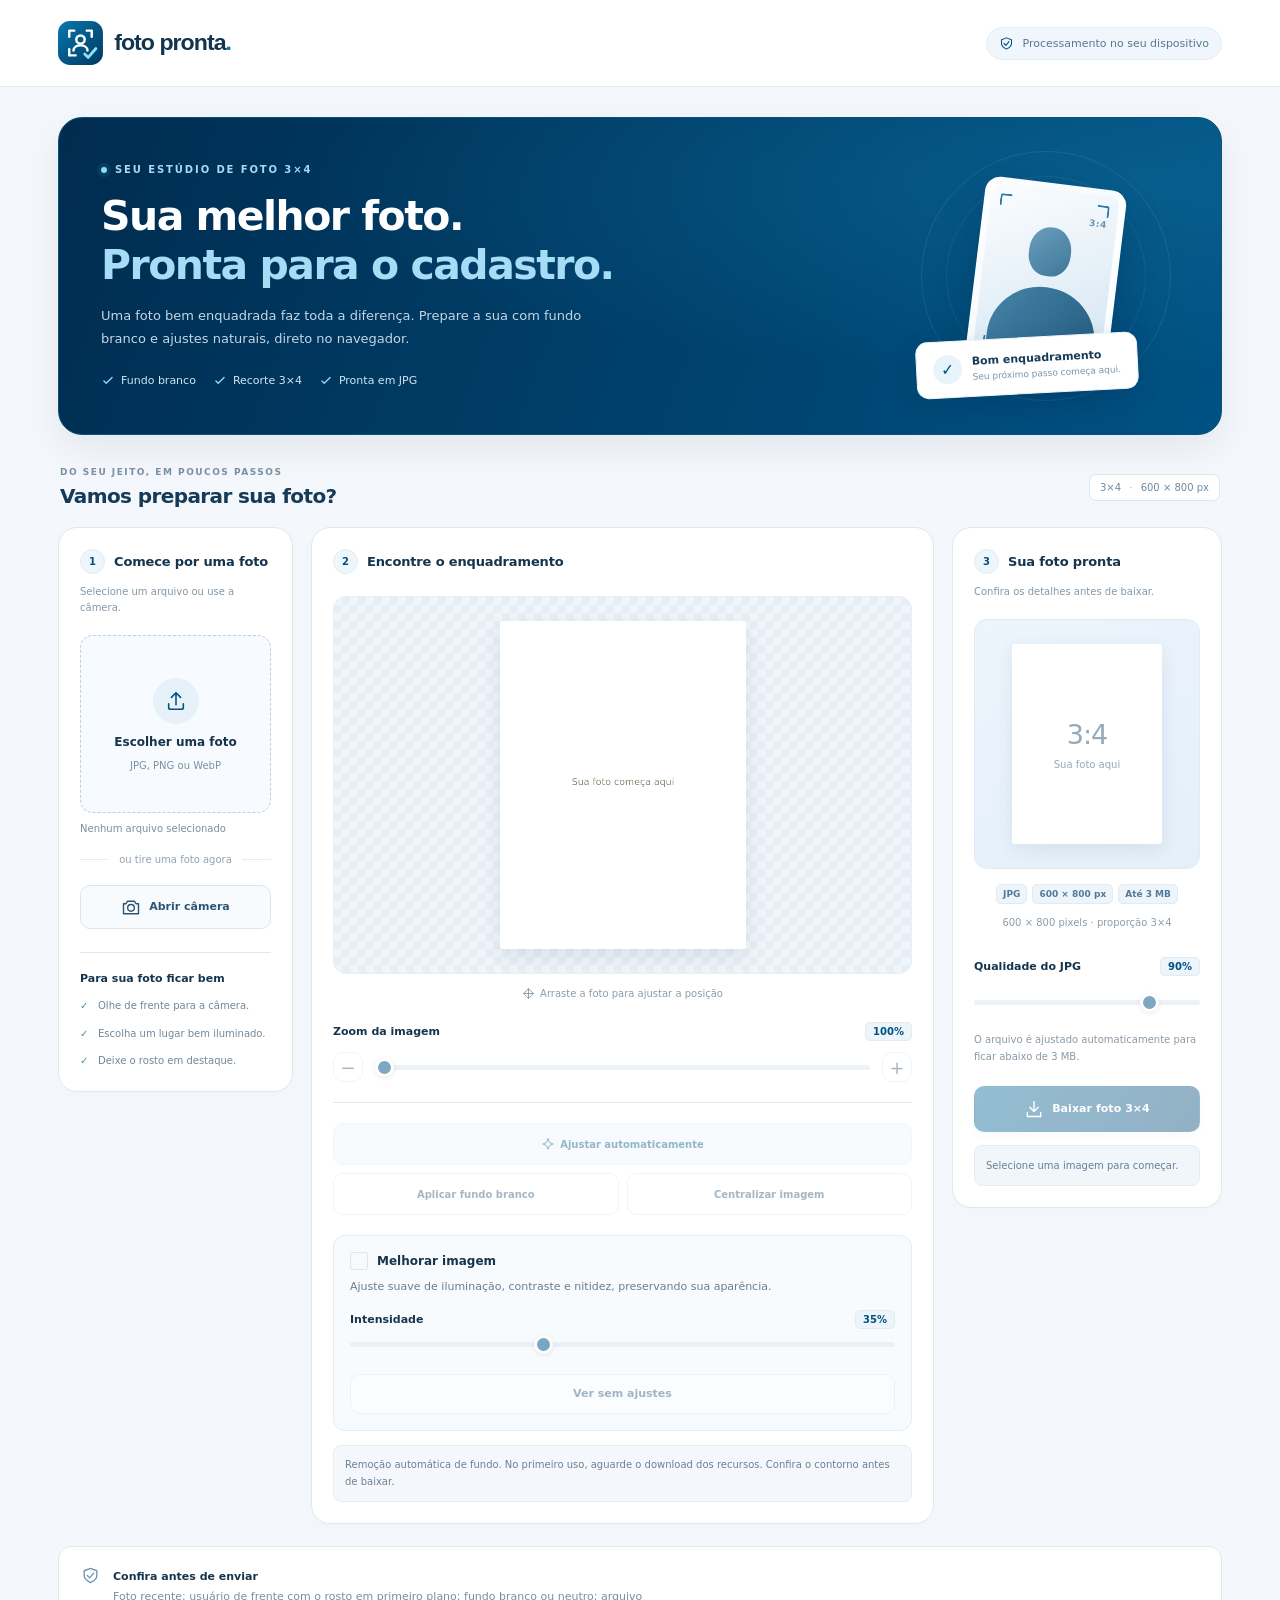
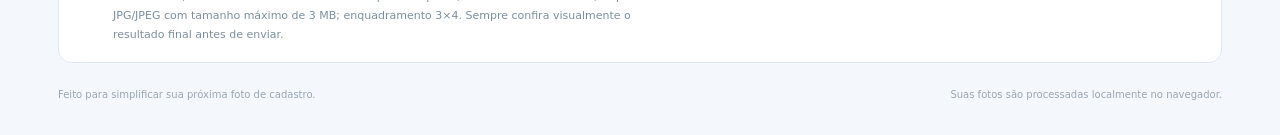
==== commit d36eb2bb: "Atualização de versionamento" ====
--- a/index.html
+++ b/index.html
@@ -6,13 +6,13 @@
 <title>Foto pronta · Ajustador 3×4</title>
 <meta name="description" content="Prepare sua foto 3×4 com fundo branco, ajuste o enquadramento e baixe em JPG. Processamento no seu dispositivo.">
 <meta name="theme-color" content="#00395f">
-<link rel="icon" href="favicon.ico" sizes="32x32">
-<link rel="icon" href="favicon.svg" type="image/svg+xml">
-<link rel="apple-touch-icon" href="apple-touch-icon.png" sizes="180x180">
-<link rel="stylesheet" href="styles.css">
+<link rel="icon" href="favicon.ico?v=a893bea58ddc" sizes="32x32">
+<link rel="icon" href="favicon.svg?v=3248558b2ebe" type="image/svg+xml">
+<link rel="apple-touch-icon" href="apple-touch-icon.png?v=68f1e552d105" sizes="180x180">
+<link rel="stylesheet" href="styles.css?v=1dae6df88965">
 </head>
 <body>
-<header class="site-header"><div class="header-inner"><div class="brand"><img class="brand-logo" src="logo.svg" alt="foto pronta" width="198" height="45"></div><span class="privacy-chip"><svg aria-hidden="true" viewBox="0 0 24 24"><path d="M12 3 4 6v6c0 5 8 9 8 9s8-4 8-9V6z"/><path d="m8 12 3 3 5-6"/></svg>Processamento no seu dispositivo</span></div></header>
+<header class="site-header"><div class="header-inner"><div class="brand"><img class="brand-logo" src="logo.svg?v=fdcc498ddd1f" alt="foto pronta" width="198" height="45"></div><span class="privacy-chip"><svg aria-hidden="true" viewBox="0 0 24 24"><path d="M12 3 4 6v6c0 5 8 9 8 9s8-4 8-9V6z"/><path d="m8 12 3 3 5-6"/></svg>Processamento no seu dispositivo</span></div></header>
 <section class="processing-notice" id="processingNotice" aria-labelledby="processingTitle" hidden>
   <span class="processing-spinner" aria-hidden="true"></span>
   <div class="processing-content">
@@ -101,6 +101,6 @@
   </div></div>
 <footer class="footer"><span>Feito para simplificar sua próxima foto de cadastro.</span><span>Suas fotos são processadas localmente no navegador.</span></footer></main>
 
-<script src="app.js" defer></script>
+<script src="app.js?v=24740b295efa" defer></script>
 </body>
 </html>
--- a/styles.css
+++ b/styles.css
@@ -12,3 +12,53 @@
 @media(prefers-reduced-motion:reduce){button{transition:none}.processing-spinner{animation:none}}
 .enhance-panel{margin-top:20px;padding:16px;background:#f4f8fc;border:1px solid #dce9f3;border-radius:11px}.enhance-heading{display:flex;align-items:center;gap:9px;font-size:12px;font-weight:650;cursor:pointer}.enhance-heading input{width:18px;height:18px;accent-color:#005284;margin:0;flex-shrink:0}.enhance-panel .info{font-size:11px;margin:8px 0 13px}.enhance-panel .range-label{margin:0}.enhance-panel button{width:100%;min-height:38px;margin-top:9px;font-size:11px}.enhance-panel button[aria-pressed=true]{background:#dcecf8;border-color:#8cb5d4}.compare-hint{font-size:11px;text-align:center;color:#005284;background:#e5f0f9;border-radius:6px;padding:7px;margin:10px 0 0}
 @media(max-width:760px){.enhance-heading{font-size:14px;min-height:44px}.enhance-heading input{width:22px;height:22px}.enhance-panel .info{font-size:12px}.enhance-panel button{min-height:48px;font-size:13px}.compare-hint{font-size:12px}}
+
+/* Visual identity: a portrait frame and a check mark, shared by logo and favicon. */
+:root{--line:#dfe8ef;--muted:#657e92}
+body{background:#f4f7fb}
+.site-header{background:#fff;border-color:#e5ecf3}
+.header-inner{min-height:86px}
+.brand-logo{display:block;width:198px;height:auto}
+.privacy-chip{background:#f0f6fb;border:1px solid #e2edf5;padding:8px 12px;border-radius:24px;font-size:11px;color:#567890}
+.hero{position:relative;isolation:isolate;margin:30px 0 32px;padding:38px 42px;min-height:310px;overflow:hidden;border:1px solid #0a527d;border-radius:24px;background:radial-gradient(ellipse at 92% 20%,#1175a366,transparent 55%),linear-gradient(110deg,#002c4f,#005284);box-shadow:0 14px 38px #00264c12;color:#fff}
+.hero:after{content:'';position:absolute;z-index:-1;inset:0;background-image:radial-gradient(#ffffff19 .7px,transparent .7px);background-size:18px 18px;mask-image:linear-gradient(90deg,transparent,#000)}
+.hero-copy{position:relative;z-index:2;max-width:620px}
+.hero .eyebrow{display:flex;align-items:center;gap:8px;color:#a6d9f2;letter-spacing:1.9px;font-size:10px;margin-bottom:17px}
+.hero-dot{width:6px;height:6px;background:#87dcff;border-radius:50%;box-shadow:0 0 0 4px #8ee1ff14}
+.hero h1{font-size:clamp(30px,3.2vw,42px);font-weight:650;letter-spacing:-1.5px;line-height:1.18;margin-bottom:15px}
+.hero h1 span{color:#a6dcf5}
+.hero .muted{color:#c2d7e6;font-size:13px;max-width:490px;line-height:1.8}
+.hero-meta{gap:17px;margin-top:23px}
+.hero-meta span{display:flex;align-items:center;gap:6px;border:0;background:none;padding:0;color:#d0e6f3;font-size:11px}
+.hero-meta svg{width:14px;height:14px;color:#8cdbff;stroke-width:2.3}
+.hero-art{position:relative;flex:0 0 240px;height:240px;display:grid;place-items:center;margin-right:13px}
+.art-orbit{position:absolute;width:250px;height:250px;border:1px solid #ffffff16;border-radius:50%}
+.art-orbit:before{content:'';position:absolute;inset:24px;border:1px solid #ffffff10;border-radius:50%}
+.art-photo{position:relative;width:142px;height:187px;border:7px solid #ffffffd9;border-radius:15px;background:linear-gradient(155deg,#fbfdff,#d3e5f1);box-shadow:0 14px 35px #001c3c45;transform:rotate(7deg);overflow:hidden}
+.art-ratio{position:absolute;z-index:1;right:10px;top:23px;font-size:9px;font-weight:700;letter-spacing:.5px;color:#6995b1}
+.art-person{position:absolute;inset:0;overflow:hidden}
+.art-head{position:absolute;top:37px;left:44px;width:42px;height:49px;border-radius:48% 48% 44% 44%;background:linear-gradient(140deg,#6b9fbd,#3f7698)}
+.art-body{position:absolute;left:12px;bottom:-28px;width:108px;height:104px;border-radius:55% 55% 20% 20%;background:linear-gradient(130deg,#4685a9,#1d5278)}
+.art-corner{position:absolute;width:12px;height:12px;border-color:#2877a6;border-style:solid;border-width:0}
+.corner-tl{left:9px;top:9px;border-top-width:2px;border-left-width:2px;border-top-left-radius:3px}.corner-tr{right:9px;top:9px;border-top-width:2px;border-right-width:2px;border-top-right-radius:3px}.corner-bl{left:9px;bottom:9px;border-bottom-width:2px;border-left-width:2px;border-bottom-left-radius:3px}.corner-br{right:9px;bottom:9px;border-bottom-width:2px;border-right-width:2px;border-bottom-right-radius:3px}
+.art-badge{position:absolute;bottom:2px;left:-10px;display:flex;align-items:center;gap:10px;white-space:nowrap;padding:13px 16px;background:#fff;border:1px solid #edf4fa;border-radius:12px;box-shadow:0 7px 23px #00264c25;transform:rotate(-3deg);color:#173c57}
+.art-check{display:grid;place-items:center;width:29px;height:29px;background:#e7f4fc;border-radius:50%;color:#005284;font-size:16px}
+.art-badge strong{display:block;font-size:11px;font-weight:650}.art-badge div>span{display:block;font-size:9px;margin-top:4px;color:#7b94a6}
+.workspace-heading{display:flex;align-items:center;justify-content:space-between;gap:14px;margin:0 2px 19px}
+.workspace-heading .eyebrow{font-size:9px;color:#7891a5;margin-bottom:7px;letter-spacing:1.5px}
+.workspace-heading h2{font-size:20px;font-weight:650;letter-spacing:-.6px;margin:0;color:#153b58}
+.workspace-format{font-size:10px;border:1px solid #dce7f1;border-radius:7px;padding:7px 10px;color:#6d8aa1;background:#fff;white-space:nowrap}.workspace-format span{padding:0 5px;color:#a1b4c4}
+.source-controls,.editor-controls,.cols>aside{border-radius:19px;box-shadow:0 5px 20px #163d6004}
+.step{border-radius:50%;background:#eef5fb;border-color:#e0edf6;font-weight:650}
+.section-title{font-size:13px;letter-spacing:-.15px}.section-subtitle{color:#8298a9}
+.upload-drop{border-radius:13px;background:#f7fafe;border-color:#b7d1e5;transition:background .18s,border-color .18s}.upload-drop:hover{background:#edf6fd;border-color:#5998c1}.upload-icon{background:#e7f1fa;border-radius:50%;width:46px;height:46px}
+.canvaswrap{background-color:#f0f5fa;border-color:#e7eef5;border-radius:13px;background-image:linear-gradient(45deg,#e7eef5 25%,transparent 25%),linear-gradient(-45deg,#e7eef5 25%,transparent 25%),linear-gradient(45deg,transparent 75%,#e7eef5 75%),linear-gradient(-45deg,transparent 75%,#e7eef5 75%);background-size:16px 16px;background-position:0 0,0 8px,8px -8px,-8px 0}
+.canvaswrap canvas{box-shadow:0 7px 20px #00264c17}
+button{border-radius:10px}.primary{letter-spacing:.05px}
+#auto{background:#eef6fc;border-color:#dbeaf5}
+.preview-stage{background:linear-gradient(150deg,#edf5fc,#e4eff9);border-color:#e0ebf5;border-radius:13px}
+.enhance-panel{background:#f8fbfe;border-color:#e3edf5;border-radius:12px}
+.requirements{background:#fff;border-radius:13px}.footer{padding-bottom:4px}
+@media(max-width:1100px){.hero{padding:32px;gap:20px}.hero-art{flex-basis:200px;margin-right:0}.art-badge{left:-16px}.hero .muted{max-width:440px}}
+@media(max-width:760px){.header-inner{min-height:76px}.brand-logo{width:173px}.privacy-chip{background:#f0f6fb;padding:9px;border-radius:50%;font-size:0}.hero{margin:22px 0 28px;padding:27px 23px 28px;border-radius:20px;min-height:0;display:block}.hero h1{font-size:32px;letter-spacing:-1px}.hero .eyebrow{font-size:8px;letter-spacing:1.5px;margin-bottom:15px}.hero .muted{font-size:12px;line-height:1.8}.hero-art{display:none}.hero-meta{gap:14px 12px;margin-top:20px}.hero-meta span{font-size:10px;gap:5px}.hero-meta svg{width:12px;height:12px}.workspace-heading{align-items:end;margin-bottom:17px}.workspace-heading h2{font-size:18px}.workspace-heading .eyebrow{font-size:8px;letter-spacing:1px}.workspace-format{font-size:9px;padding:6px 8px}.workspace-format span{padding:0 2px}.source-controls,.editor-controls,.cols>aside{border-radius:17px}.section-title{font-size:15px}.downloadbar{background:#fff}.requirements{margin-top:17px}}
+@media(max-width:350px){.hero{padding:24px 19px}.hero h1{font-size:28px}.hero-meta{gap:10px}.hero-meta span{font-size:9px}.workspace-format{display:none}.brand-logo{width:159px}}
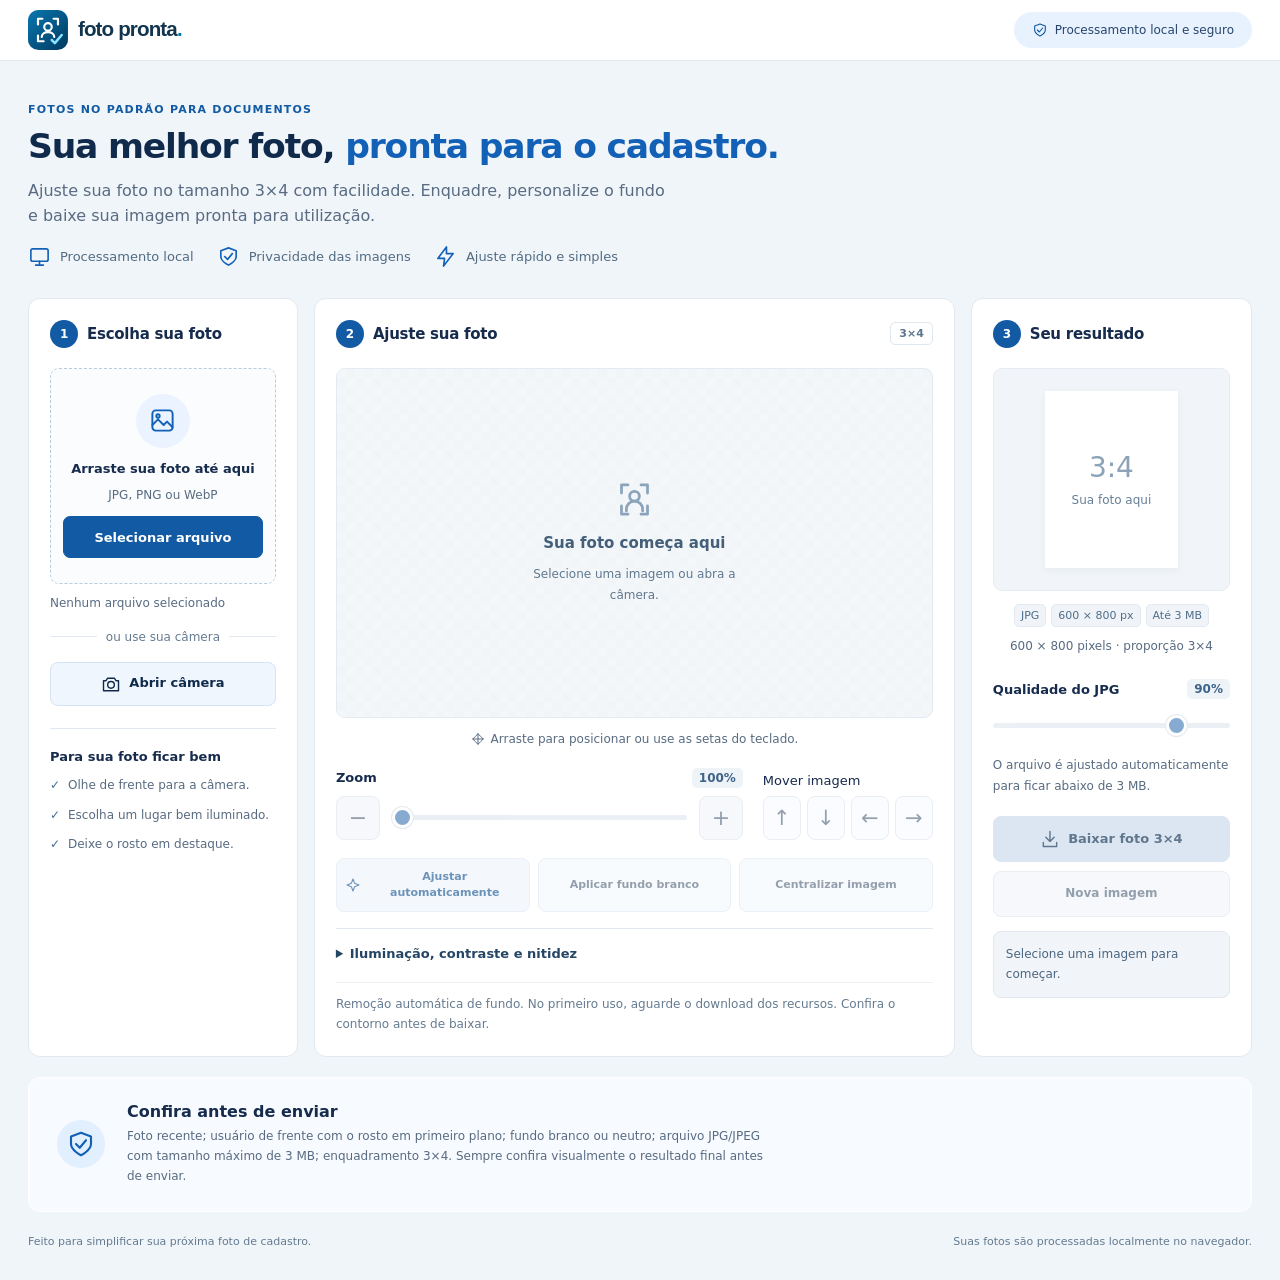
==== commit c3771535: "Atualização de layout" ====
--- a/index.html
+++ b/index.html
@@ -9,10 +9,10 @@
 <link rel="icon" href="favicon.ico?v=a893bea58ddc" sizes="32x32">
 <link rel="icon" href="favicon.svg?v=3248558b2ebe" type="image/svg+xml">
 <link rel="apple-touch-icon" href="apple-touch-icon.png?v=68f1e552d105" sizes="180x180">
-<link rel="stylesheet" href="styles.css?v=1dae6df88965">
+<link rel="stylesheet" href="styles.css?v=5651121672f9">
 </head>
-<body>
-<header class="site-header"><div class="header-inner"><div class="brand"><img class="brand-logo" src="logo.svg?v=fdcc498ddd1f" alt="foto pronta" width="198" height="45"></div><span class="privacy-chip"><svg aria-hidden="true" viewBox="0 0 24 24"><path d="M12 3 4 6v6c0 5 8 9 8 9s8-4 8-9V6z"/><path d="m8 12 3 3 5-6"/></svg>Processamento no seu dispositivo</span></div></header>
+<body data-photo-state="empty">
+<header class="site-header"><div class="header-inner"><div class="brand"><img class="brand-logo" src="logo.svg?v=fdcc498ddd1f" alt="foto pronta" width="198" height="45"></div><span class="privacy-chip"><svg aria-hidden="true" viewBox="0 0 24 24"><path d="M12 3 4 6v6c0 5 8 9 8 9s8-4 8-9V6z"/><path d="m8 12 3 3 5-6"/></svg>Processamento local e seguro</span></div></header>
 <section class="processing-notice" id="processingNotice" aria-labelledby="processingTitle" hidden>
   <span class="processing-spinner" aria-hidden="true"></span>
   <div class="processing-content">
@@ -24,23 +24,14 @@
 </section>
 <main class="wrap">
   <section class="hero" aria-labelledby="heroTitle">
-    <div class="hero-copy">
-      <p class="eyebrow"><span class="hero-dot" aria-hidden="true"></span>Seu estúdio de foto 3×4</p>
-      <h1 id="heroTitle">Sua melhor foto.<br><span>Pronta para o cadastro.</span></h1>
-      <p class="muted">Uma foto bem enquadrada faz toda a diferença. Prepare a sua com fundo branco e ajustes naturais, direto no navegador.</p>
-      <div class="hero-meta"><span><svg viewBox="0 0 24 24" aria-hidden="true"><path d="m5 12 4 4L19 6"/></svg>Fundo branco</span><span><svg viewBox="0 0 24 24" aria-hidden="true"><path d="m5 12 4 4L19 6"/></svg>Recorte 3×4</span><span><svg viewBox="0 0 24 24" aria-hidden="true"><path d="m5 12 4 4L19 6"/></svg>Pronta em JPG</span></div>
-    </div>
-    <div class="hero-art" aria-hidden="true">
-      <div class="art-orbit"></div>
-      <div class="art-photo"><span class="art-ratio">3:4</span><div class="art-person"><div class="art-head"></div><div class="art-body"></div></div><span class="art-corner corner-tl"></span><span class="art-corner corner-tr"></span><span class="art-corner corner-bl"></span><span class="art-corner corner-br"></span></div>
-      <div class="art-badge"><span class="art-check">✓</span><div><strong>Bom enquadramento</strong><span>Seu próximo passo começa aqui.</span></div></div>
-    </div>
-  </section>
-  <div class="workspace-heading"><div><p class="eyebrow">Do seu jeito, em poucos passos</p><h2>Vamos preparar sua foto?</h2></div><span class="workspace-format">3×4 <span>·</span> 600 × 800 px</span></div>  <div class="panel cols">
+    <p class="eyebrow">Fotos no padrão para documentos</p>
+    <h1 id="heroTitle">Sua melhor foto, <span>pronta para o cadastro.</span></h1>
+    <p class="muted">Ajuste sua foto no tamanho 3×4 com facilidade. Enquadre, personalize o fundo e baixe sua imagem pronta para utilização.</p>
+    <ul class="benefits" aria-label="Benefícios"><li><svg viewBox="0 0 24 24" aria-hidden="true"><rect x="3" y="4" width="18" height="13" rx="2"/><path d="M8 21h8m-4-4v4"/></svg>Processamento local</li><li><svg viewBox="0 0 24 24" aria-hidden="true"><path d="m12 3-8 3v6c0 5 8 9 8 9s8-4 8-9V6z"/><path d="m8 12 3 3 5-6"/></svg>Privacidade das imagens</li><li><svg viewBox="0 0 24 24" aria-hidden="true"><path d="m13 2-9 12h7l-1 8 10-13h-7z"/></svg>Ajuste rápido e simples</li></ul>
+  </section>  <div class="panel cols" id="ajustar-foto">
     <section aria-label="Escolha e edição da foto"><div class="source-controls">
-      <h2 class="section-title"><span class="step">1</span> Comece por uma foto</h2><p class="section-subtitle">Selecione um arquivo ou use a câmera.</p>
-      <label class="upload-drop" for="file"><span class="upload-icon"><svg aria-hidden="true" viewBox="0 0 24 24"><path d="M12 16V3m-5 5 5-5 5 5M4 15v4a2 2 0 0 0 2 2h12a2 2 0 0 0 2-2v-4"/></svg></span><strong>Escolher uma foto</strong><small>JPG, PNG ou WebP</small><input class="upload" type="file" id="file" accept="image/jpeg,image/png,image/webp,image/*"></label><p class="file-name" id="fileName">Nenhum arquivo selecionado</p><div class="divider">ou tire uma foto agora</div>
-      <div class="actions">
+      <div class="panel-heading"><h2 class="section-title"><span class="step">1</span> Escolha sua foto</h2><p class="section-subtitle">Selecione um arquivo ou tire uma foto agora.</p></div><div class="photo-inputs">
+      <label class="upload-drop" for="file"><span class="upload-icon"><svg aria-hidden="true" viewBox="0 0 24 24"><rect x="3" y="3" width="18" height="18" rx="3"/><circle cx="8" cy="8" r="1.5"/><path d="m3 16 5-5 5 5 3-3 5 5"/></svg></span><strong>Arraste sua foto até aqui</strong><small>JPG, PNG ou WebP</small><span class="upload-action">Selecionar arquivo</span><input class="upload" type="file" id="file" aria-label="Selecionar arquivo de imagem" accept="image/jpeg,image/png,image/webp,image/*"></label><p class="file-name" id="fileName">Nenhum arquivo selecionado</p><div class="divider">ou use sua câmera</div>      <div class="actions">
         <button type="button" id="openCamera"><svg aria-hidden="true" viewBox="0 0 24 24"><path d="M8 5 6 8H3v12h18V8h-3l-2-3z"/><circle cx="12" cy="13" r="4"/></svg>Abrir câmera</button>
       </div>
 
@@ -54,34 +45,36 @@
         </div>
         <p class="info">Permita o acesso à câmera quando solicitado. No celular, use HTTPS; no computador, HTTPS ou localhost.</p>
       </div>
-      <div class="tips"><h3>Para sua foto ficar bem</h3><ul><li>Olhe de frente para a câmera.</li><li>Escolha um lugar bem iluminado.</li><li>Deixe o rosto em destaque.</li></ul></div>
+      </div><div class="tips"><h3>Para sua foto ficar bem</h3><ul><li>Olhe de frente para a câmera.</li><li>Escolha um lugar bem iluminado.</li><li>Deixe o rosto em destaque.</li></ul></div>
 
-      </div><div class="editor-controls"><h2 class="section-title"><span class="step">2</span> Encontre o enquadramento</h2>
+      </div><div class="editor-controls"><div class="panel-heading editor-heading"><div><h2 class="section-title"><span class="step">2</span> Ajuste sua foto</h2><p class="section-subtitle">Enquadre o rosto e ajuste os detalhes.</p></div><span class="format-badge">3×4</span></div>
 
-      <div class="canvaswrap">
-        <canvas id="editor" width="600" height="800" aria-label="Prévia do recorte 3 por 4"></canvas>
+      <div class="canvaswrap"><div class="editor-empty" id="editorEmpty"><svg viewBox="0 0 24 24" aria-hidden="true"><path d="M8 3H4v5m12-5h4v5M4 16v5h4m8 0h4v-5"/><circle cx="12" cy="10" r="3"/><path d="M7 19v-1a5 5 0 0 1 10 0v1"/></svg><strong>Sua foto começa aqui</strong><span>Selecione uma imagem ou abra a câmera.</span></div>
+        <div class="crop-view">
+        <canvas id="editor" width="600" height="800" tabindex="0" aria-label="Editor de foto 3 por 4" aria-describedby="editorHint"></canvas>
+        <span class="crop-guides" aria-hidden="true"></span></div>
       </div>
 
-      <p class="drag-hint"><svg aria-hidden="true" viewBox="0 0 24 24"><path d="M12 3v18M3 12h18M8 7l4-4 4 4M8 17l4 4 4-4M7 8l-4 4 4 4m10-8 4 4-4 4"/></svg>Arraste a foto para ajustar a posição</p>
-      <label class="range-label" for="zoom">Zoom da imagem <span id="zoomval">100%</span></label><div class="zoom-row"><button id="minus" aria-label="Diminuir zoom" disabled>−</button><input type="range" id="zoom" min="100" max="350" step="1" value="100" disabled><button id="plus" aria-label="Aumentar zoom" disabled>+</button></div>
+      <p class="drag-hint" id="editorHint"><svg aria-hidden="true" viewBox="0 0 24 24"><path d="M12 3v18M3 12h18M8 7l4-4 4 4M8 17l4 4 4-4M7 8l-4 4 4 4m10-8 4 4-4 4"/></svg>Arraste para posicionar ou use as setas do teclado.</p>
+      <div class="position-controls"><div class="zoom-control"><label class="range-label" for="zoom">Zoom <span id="zoomval">100%</span></label><div class="zoom-row"><button id="minus" aria-label="Diminuir zoom" disabled>−</button><input type="range" id="zoom" min="100" max="350" step="1" value="100" disabled><button id="plus" aria-label="Aumentar zoom" disabled>+</button></div></div><fieldset class="move-control"><legend>Mover imagem</legend><div class="move-buttons"><button type="button" data-move="up" aria-label="Mover imagem para cima" disabled>↑</button><button type="button" data-move="down" aria-label="Mover imagem para baixo" disabled>↓</button><button type="button" data-move="left" aria-label="Mover imagem para a esquerda" disabled>←</button><button type="button" data-move="right" aria-label="Mover imagem para a direita" disabled>→</button></div></fieldset></div>
       <div class="actions">
         <button id="auto" disabled><svg aria-hidden="true" viewBox="0 0 24 24"><path d="m12 3 2.5 6.5L21 12l-6.5 2.5L12 21l-2.5-6.5L3 12l6.5-2.5z"/></svg>Ajustar automaticamente</button>
         <button id="bg" disabled>Aplicar fundo branco</button>
         <button id="reset" disabled>Centralizar imagem</button>
       </div>
-      <div class="enhance-panel">
+      <details class="enhance-panel"><summary>Iluminação, contraste e nitidez</summary>
         <label class="enhance-heading" for="enhance"><input id="enhance" type="checkbox" disabled>Melhorar imagem</label>
         <p class="info">Ajuste suave de iluminação, contraste e nitidez, preservando sua aparência.</p>
         <label class="range-label" for="enhanceStrength">Intensidade <span class="range-value" id="enhanceVal">35%</span></label>
         <input id="enhanceStrength" type="range" min="0" max="100" value="35" step="5" disabled>
         <button type="button" id="compareEnhancement" aria-pressed="false" disabled>Ver sem ajustes</button>
         <p class="compare-hint" id="compareHint" hidden>Comparação sem ajustes. O download mantém a melhoria selecionada.</p>
-      </div>
+      </details>
       <div class="notice">Remoção automática de fundo. No primeiro uso, aguarde o download dos recursos. Confira o contorno antes de baixar.</div>
     </div></section>
 
     <aside aria-label="Resultado e download">
-      <h2 class="section-title"><span class="step">3</span> Sua foto pronta</h2><p class="section-subtitle">Confira os detalhes antes de baixar.</p>
+      <div class="panel-heading"><h2 class="section-title"><span class="step">3</span> Seu resultado</h2><p class="section-subtitle">Confira a foto antes de baixar.</p></div>
       <div class="preview-stage"><div class="preview-frame"><div class="preview-placeholder" aria-hidden="true"><span>3:4</span>Sua foto aqui</div><img class="preview" id="preview" alt="Prévia da foto ajustada"></div></div>
       <p class="specs"><span class="pill">JPG</span><span class="pill">600 × 800 px</span><span class="pill">Até 3 MB</span></p>
       <p class="info" id="details">600 × 800 pixels · proporção 3×4</p>
@@ -91,7 +84,7 @@
       <p class="quality-info">O arquivo é ajustado automaticamente para ficar abaixo de 3 MB.</p>
 
       <div class="downloadbar"><p class="mobile-download-status" id="mobileStatus" aria-hidden="true">Selecione uma foto para começar.</p><button class="primary" id="download" disabled><svg aria-hidden="true" viewBox="0 0 24 24"><path d="M12 3v12m-5-5 5 5 5-5M4 16v5h16v-5"/></svg>Baixar foto 3×4</button></div>
-      <p id="status" class="status" role="status" aria-live="polite">Selecione uma imagem para começar.</p>
+      <button type="button" id="newImage" class="new-image" disabled>Nova imagem</button><p id="status" class="status" role="status" aria-live="polite" aria-atomic="true">Selecione uma imagem para começar.</p>
     </aside>
   </div>
 
@@ -101,6 +94,6 @@
   </div></div>
 <footer class="footer"><span>Feito para simplificar sua próxima foto de cadastro.</span><span>Suas fotos são processadas localmente no navegador.</span></footer></main>
 
-<script src="app.js?v=24740b295efa" defer></script>
+<script src="app.js?v=39e9a67597e6" defer></script>
 </body>
 </html>
--- a/styles.css
+++ b/styles.css
@@ -1,64 +1,223 @@
-:root{font-family:Inter,"Segoe UI",system-ui,sans-serif;color:#15344d;background:#f3f6fa;--green:#005284;--line:#e0e8f0;--muted:#697f91;font-synthesis:none}
-*{box-sizing:border-box}body{margin:0;padding:0 28px 28px;background:radial-gradient(ellipse at 80% 0%,#e3edf8 0,transparent 50%),#f3f6fa}button,input{font:inherit}button{cursor:pointer}button[hidden],[hidden]{display:none!important}button:disabled{opacity:.42;cursor:not-allowed}button,input[type=range]{-webkit-tap-highlight-color:transparent}button{transition:background .18s,box-shadow .18s,transform .18s}button:enabled:active{transform:translateY(1px)}button:focus-visible,input:focus-visible,canvas:focus-visible,.upload-drop:focus-within{outline:3px solid #75a9cf;outline-offset:4px}svg{width:20px;height:20px;flex-shrink:0;fill:none;stroke:currentColor;stroke-width:1.7;stroke-linecap:round;stroke-linejoin:round}
-.site-header{margin:0 -28px;border-bottom:1px solid #dae4ed;background:#ffffffc9}.header-inner{max-width:1220px;margin:auto;min-height:84px;display:flex;align-items:center;justify-content:space-between;gap:20px;padding:0 28px}.brand{display:flex;align-items:center;gap:12px;font-size:22px;font-weight:750;letter-spacing:-.9px}.brand-mark{display:grid;place-items:center;width:39px;height:44px;background:linear-gradient(145deg,#086da2,#00264c);border-radius:11px;color:#fff;font-size:13px;letter-spacing:-.4px;box-shadow:0 4px 10px #00528420}.brand-dot{color:#3989bc}.privacy-chip{display:flex;align-items:center;gap:8px;font-size:11px;color:#60788c}.privacy-chip svg{width:15px;height:15px;color:#005284}.wrap{max-width:1164px;margin:auto}.hero{display:flex;align-items:center;justify-content:space-between;gap:30px;padding:42px 0 30px}.eyebrow{text-transform:uppercase;letter-spacing:2px;font-size:10px;font-weight:750;color:#397fa8;margin:0 0 13px}h1{margin:0 0 14px;font-size:clamp(30px,3.1vw,42px);font-weight:650;letter-spacing:-1.7px;line-height:1.15}h1 span{color:var(--green)}.muted{font-size:14px;color:var(--muted);line-height:1.75;margin:0;max-width:530px}.hero-meta{display:flex;flex-wrap:wrap;gap:8px;margin-top:20px}.hero-meta span{font-size:10px;color:#56758e;border:1px solid #d9e5ef;background:#ffffff90;padding:6px 9px;border-radius:6px}.hero-note{display:flex;align-items:center;gap:13px;color:#476a86;font-size:12px;line-height:1.7;flex-shrink:0}.hero-note svg{width:36px;height:36px;padding:8px;box-sizing:content-box;background:#e2ecf6;border:1px solid #d7e3ef;border-radius:16px}.hero-note strong{display:block;font-size:13px;font-weight:600;color:#173f60}
-.cols{display:grid;grid-template-columns:minmax(0,1fr) 270px;gap:18px;align-items:start}.cols>section{display:grid;grid-template-columns:235px minmax(0,1fr);gap:18px;min-width:0;align-items:start}.source-controls,.editor-controls,.cols>aside{background:#fff;border:1px solid var(--line);border-radius:18px;padding:21px;min-width:0;box-shadow:0 6px 24px #173f6005}.section-title{font-size:13px;line-height:1.5;font-weight:650;margin:0 0 22px;display:flex;align-items:center;gap:9px;letter-spacing:-.2px}.step{display:inline-grid;place-items:center;width:25px;height:25px;flex-shrink:0;background:#eaf2f9;color:#005284;border:1px solid #dce9f3;border-radius:8px;font-size:10px;font-weight:700}.section-subtitle{font-size:10px;line-height:1.6;color:#8093a3;margin:-12px 0 19px}
-.upload-drop{position:relative;display:flex;align-items:center;justify-content:center;flex-direction:column;gap:11px;width:100%;min-height:178px;border:1.5px dashed #afc9dd;border-radius:12px;background:linear-gradient(145deg,#f5f9fd,#edf4fa);text-align:center;padding:22px 12px;cursor:pointer}.upload-drop:hover{background:#eaf3fa;border-color:#679dc3}.upload-icon{display:grid;place-items:center;width:42px;height:42px;background:#e3edf7;color:#005284;border-radius:12px}.upload-icon svg{width:22px;height:22px}.upload-drop strong{font-size:12px;font-weight:650}.upload-drop small{font-size:10px;color:#7b91a3}.upload{position:absolute;inset:0;width:100%;height:100%;opacity:0;cursor:pointer}.file-name{color:#7b8e9d;font-size:10px;text-overflow:ellipsis;white-space:nowrap;overflow:hidden;margin:10px 0 0}.divider{display:flex;align-items:center;gap:10px;color:#92a2af;font-size:10px;margin:20px 0}.divider:before,.divider:after{content:'';height:1px;background:#e6ecf2;flex:1}.actions{display:flex;gap:9px;flex-wrap:wrap;margin-top:16px}button{display:inline-flex;align-items:center;justify-content:center;gap:8px;border:1px solid #dce5ed;border-radius:9px;padding:11px 13px;background:#fff;color:#2c5575;font-size:11px;font-weight:600;line-height:1.5;min-height:42px}button:enabled:hover{background:#f0f6fb;border-color:#b4cddd}.source-controls .actions{margin:0}.source-controls #openCamera{width:100%;background:#f8fbfe}.source-controls #openCamera:enabled:hover{background:#eaf3fa}button.primary{background:linear-gradient(125deg,#006497,#004676);border-color:transparent;color:#fff;box-shadow:0 4px 10px #00528415}button.primary:enabled:hover{background:linear-gradient(125deg,#005486,#002f56);box-shadow:0 5px 15px #00528425}.tips{border-top:1px solid var(--line);padding-top:19px;margin-top:23px}.tips h3{font-size:11px;font-weight:650;margin:0 0 13px}.tips ul{list-style:none;margin:0;padding:0}.tips li{position:relative;padding:0 0 11px 18px;font-size:10px;line-height:1.65;color:#718799}.tips li:before{content:'✓';position:absolute;left:0;color:#4e87ae}.tips li:last-child{padding-bottom:0}
-.canvaswrap{display:flex;justify-content:center;align-items:center;padding:24px 18px;background-color:#edf3f9;background-image:radial-gradient(#cddbe8 .7px,transparent .7px);background-size:12px 12px;border:1px solid #e4ecf3;border-radius:12px;overflow:hidden}.canvaswrap canvas{display:block;width:min(100%,246px);height:auto;min-width:0;aspect-ratio:3/4;touch-action:none;cursor:grab;background:#fff;border-radius:3px;box-shadow:0 7px 22px #153f6018}.canvaswrap canvas:active{cursor:grabbing}.drag-hint{display:flex;align-items:center;justify-content:center;gap:5px;font-size:10px;color:#8b9dab;margin:13px 0 22px}.drag-hint svg{width:13px;height:13px}.range-label{display:flex;align-items:center;justify-content:space-between;font-size:11px;font-weight:600;gap:10px;margin:0 0 10px}.range-value,#zoomval,#qval{display:inline-block;font-size:10px;font-weight:650;font-variant-numeric:tabular-nums;color:#005284;background:#edf4fa;border:1px solid #e0ebf4;border-radius:5px;padding:3px 7px}.zoom-row{display:flex;align-items:center;gap:12px}.zoom-row button{width:30px;min-height:30px;height:30px;flex-shrink:0;padding:0;font-size:18px;font-weight:400}input[type=range]{width:100%;min-width:0;height:32px;margin:0;appearance:none;-webkit-appearance:none;background:transparent;accent-color:#005284;cursor:pointer}input[type=range]::-webkit-slider-runnable-track{height:5px;background:#dbe6ef;border-radius:5px}input[type=range]::-webkit-slider-thumb{appearance:none;-webkit-appearance:none;width:19px;height:19px;border:3px solid #fff;background:#005284;border-radius:50%;margin-top:-7px;box-shadow:0 1px 5px #00264c33}input[type=range]::-moz-range-track{height:5px;background:#dbe6ef;border-radius:5px}input[type=range]::-moz-range-thumb{width:13px;height:13px;border:3px solid #fff;background:#005284;border-radius:50%;box-shadow:0 1px 5px #00264c33}input:disabled{opacity:.5;cursor:not-allowed}.editor-controls .actions{display:grid;grid-template-columns:minmax(0,1fr) minmax(0,1fr);padding-top:20px;border-top:1px solid var(--line);margin-top:19px;gap:8px}.editor-controls .actions button{min-width:0;font-size:10px;padding:10px 5px;gap:5px}.editor-controls .actions svg{width:14px;height:14px}#auto{grid-column:1/-1;background:#eaf3fa;border-color:#d9e8f4;color:#005284}.notice{font-size:10px;line-height:1.65;color:#698197;background:#f4f8fc;border:1px solid #e5edf5;border-radius:8px;padding:11px;margin-top:14px}.info{font-size:11px;color:var(--muted);line-height:1.7}.preview-stage{display:flex;align-items:center;justify-content:center;background:linear-gradient(145deg,#e7f0f8,#f2f6fb);border:1px solid #e3ebf3;border-radius:12px;padding:24px 16px}.preview-frame{position:relative;width:150px;aspect-ratio:3/4;background:#fff;box-shadow:0 5px 18px #153f6017;border-radius:3px;overflow:hidden}.preview{display:block;position:relative;z-index:1;width:100%;height:100%;object-fit:contain;background:#fff}.preview:not([src]){visibility:hidden}.preview-placeholder{position:absolute;inset:0;display:grid;place-content:center;text-align:center;color:#93aabb;font-size:10px;gap:9px}.preview-placeholder span{font-size:27px;letter-spacing:-1px;font-weight:300}.specs{display:flex;justify-content:center;gap:5px;flex-wrap:wrap;margin:15px 0 0}.pill{display:inline-block;padding:4px 6px;font-size:9px;font-weight:600;color:#527a98;background:#edf4fa;border:1px solid #e1ebf4;border-radius:5px}#details{font-size:10px;text-align:center;color:#8b9dab;margin:11px 0 26px;line-height:1.6}.quality-info{font-size:10px;line-height:1.7;color:#8a9aa7;margin:9px 0 21px}.downloadbar{margin-top:18px}#download{width:100%;font-size:11px;min-height:46px}.mobile-download-status{display:none}.status{font-size:10px;line-height:1.7;overflow-wrap:anywhere;color:#64809a;background:#f1f6fb;border:1px solid #e4edf5;border-radius:8px;padding:11px;margin:13px 0 0}.export-note{font-size:9px;display:flex;align-items:center;justify-content:center;gap:5px;color:#8b9eae;margin:13px 0 0}.export-note svg{width:12px;height:12px}
-.camera-area{background:#f0f6fb;border:1px solid #d8e6f1;border-radius:12px;padding:10px;margin:16px 0}.camera-area label{display:block;font-size:11px;margin:0 0 9px;font-weight:600}.camera-area video{display:block;width:100%;max-height:400px;object-fit:contain;background:#00264c;border-radius:8px}.camera-actions{display:grid;grid-template-columns:1fr 1fr;gap:7px;margin-top:10px}.camera-actions #capture{grid-column:1/-1}.camera-actions button{font-size:10px;padding:9px 5px;min-height:40px}.camera-area .info{font-size:10px}.requirements{display:flex;align-items:flex-start;gap:13px;background:#ffffffa8;border:1px solid #e0e8f0;border-radius:12px;padding:18px 22px;margin-top:22px}.requirements>svg{color:#6d94b3;margin-top:1px;width:19px;height:19px}.requirements strong{font-size:11px;font-weight:650}.requirements p{font-size:11px;color:#7a8fa0;line-height:1.7;margin:4px 0 0}.footer{display:flex;justify-content:space-between;gap:15px;color:#97a7b4;font-size:10px;line-height:1.7;margin-top:23px}
-.processing-notice{position:fixed;z-index:30;top:max(16px,env(safe-area-inset-top,0px));left:50%;transform:translateX(-50%);width:calc(100% - 32px);max-width:540px;display:flex;align-items:flex-start;gap:14px;padding:20px;background:#fff;border:1px solid #a8c4da;border-radius:14px;box-shadow:0 10px 40px #00264c30}.processing-content{min-width:0;flex:1}.processing-notice h2{margin:0 0 8px;font-size:16px;line-height:1.4;color:#005284}.processing-message{margin:0;font-size:14px;line-height:1.55;overflow-wrap:anywhere}.processing-help{margin:10px 0 0;font-size:12px;line-height:1.55;color:#52718b}.processing-notice progress{display:block;width:100%;height:8px;margin-top:12px;accent-color:#005284}.processing-spinner{flex:0 0 23px;width:23px;height:23px;margin-top:2px;border:3px solid #d9e6f2;border-top-color:#005284;border-radius:50%;animation:processing-spin 1s linear infinite}@keyframes processing-spin{to{transform:rotate(360deg)}}
-@media(max-width:1100px){.cols>section{grid-template-columns:minmax(0,1fr)}.hero-note{display:none}.source-controls .upload-drop{min-height:150px}.source-controls .tips ul{display:flex;gap:15px;flex-wrap:wrap}.source-controls .tips li{flex:1 1 125px}.cols{grid-template-columns:minmax(0,1fr) 270px}.editor-controls .canvaswrap canvas{width:min(100%,280px)}}
-@media(max-width:760px){body{padding:0 16px calc(145px + env(safe-area-inset-bottom,0px))}.site-header{margin:0 -16px}.header-inner{min-height:73px;padding:0 20px}.brand{font-size:20px}.brand-mark{width:33px;height:38px;font-size:11px;border-radius:9px}.privacy-chip{font-size:0;gap:0}.privacy-chip svg{width:19px;height:19px}.hero{padding:30px 2px 25px}.eyebrow{font-size:9px;letter-spacing:1.7px}h1{font-size:34px;letter-spacing:-1.3px}.muted{font-size:13px;line-height:1.75}.hero-meta{margin-top:16px}.hero-meta span{font-size:10px}.cols{grid-template-columns:minmax(0,1fr);gap:16px}.cols>section{display:contents}.source-controls,.editor-controls,.cols>aside{padding:20px;border-radius:16px}.section-title{font-size:15px;margin-bottom:20px;gap:10px}.step{width:27px;height:27px;font-size:11px}.section-subtitle{font-size:12px}.upload-drop{min-height:170px!important}.upload-drop strong{font-size:14px}.upload-drop small{font-size:12px}.file-name{font-size:11px}.divider{font-size:11px;margin:18px 0}.source-controls .tips{margin-top:20px;padding-top:18px}.tips h3{font-size:13px}.source-controls .tips ul{display:block}.tips li{font-size:12px;line-height:1.7;padding-bottom:9px}.canvaswrap{padding:22px 16px}.editor-controls .canvaswrap canvas{width:min(100%,260px)}.drag-hint{font-size:11px;margin:13px 0 22px}.range-label{font-size:13px}.range-value,#zoomval,#qval{font-size:12px}button,#download{min-height:48px;font-size:14px;padding:12px}.zoom-row button{width:44px;height:44px;min-height:44px;font-size:22px}input[type=range]{height:44px}input[type=range]::-webkit-slider-thumb{width:25px;height:25px;margin-top:-10px}input[type=range]::-moz-range-thumb{width:19px;height:19px}.editor-controls .actions button{min-height:48px;font-size:12px;padding:11px 7px}.editor-controls .actions svg{width:16px;height:16px}.notice{font-size:12px;padding:12px;line-height:1.7}.info{font-size:13px}.camera-actions button{min-height:48px;font-size:12px}.camera-area label{font-size:13px}.camera-area .info{font-size:12px}.preview-frame{width:165px}.preview-placeholder{font-size:12px}.pill{font-size:11px;padding:5px 8px}#details{font-size:12px;margin-bottom:24px}.quality-info{font-size:12px}.status{font-size:12px}.export-note{font-size:11px}.downloadbar{position:fixed;z-index:10;left:0;right:0;bottom:0;margin:0;padding:10px max(16px,env(safe-area-inset-left,0px)) calc(12px + env(safe-area-inset-bottom,0px));background:#fffffff5;border-top:1px solid #d9e5ef;box-shadow:0 -5px 20px #00264c08}.mobile-download-status{display:-webkit-box;-webkit-box-orient:vertical;-webkit-line-clamp:2;overflow:hidden;font-size:12px;line-height:1.5;color:#52718b;overflow-wrap:anywhere;margin:0 0 8px}#download{min-height:48px;font-size:14px}.requirements{padding:17px;margin-top:18px}.requirements strong{font-size:13px}.requirements p{font-size:12px}.footer{flex-direction:column;gap:4px;font-size:11px;margin-top:20px}.processing-notice{padding:16px;gap:11px}.processing-notice h2{font-size:15px}.processing-message{font-size:13px}}
-@media(max-width:350px){.header-inner{padding:0 16px}h1{font-size:30px}.source-controls,.editor-controls,.cols>aside{padding:16px}.editor-controls .actions button{font-size:11px}.hero-meta{gap:5px}.hero-meta span{padding:5px 6px;font-size:9px}}
-@media(prefers-reduced-motion:reduce){button{transition:none}.processing-spinner{animation:none}}
-.enhance-panel{margin-top:20px;padding:16px;background:#f4f8fc;border:1px solid #dce9f3;border-radius:11px}.enhance-heading{display:flex;align-items:center;gap:9px;font-size:12px;font-weight:650;cursor:pointer}.enhance-heading input{width:18px;height:18px;accent-color:#005284;margin:0;flex-shrink:0}.enhance-panel .info{font-size:11px;margin:8px 0 13px}.enhance-panel .range-label{margin:0}.enhance-panel button{width:100%;min-height:38px;margin-top:9px;font-size:11px}.enhance-panel button[aria-pressed=true]{background:#dcecf8;border-color:#8cb5d4}.compare-hint{font-size:11px;text-align:center;color:#005284;background:#e5f0f9;border-radius:6px;padding:7px;margin:10px 0 0}
-@media(max-width:760px){.enhance-heading{font-size:14px;min-height:44px}.enhance-heading input{width:22px;height:22px}.enhance-panel .info{font-size:12px}.enhance-panel button{min-height:48px;font-size:13px}.compare-hint{font-size:12px}}
-
-/* Visual identity: a portrait frame and a check mark, shared by logo and favicon. */
-:root{--line:#dfe8ef;--muted:#657e92}
-body{background:#f4f7fb}
-.site-header{background:#fff;border-color:#e5ecf3}
-.header-inner{min-height:86px}
-.brand-logo{display:block;width:198px;height:auto}
-.privacy-chip{background:#f0f6fb;border:1px solid #e2edf5;padding:8px 12px;border-radius:24px;font-size:11px;color:#567890}
-.hero{position:relative;isolation:isolate;margin:30px 0 32px;padding:38px 42px;min-height:310px;overflow:hidden;border:1px solid #0a527d;border-radius:24px;background:radial-gradient(ellipse at 92% 20%,#1175a366,transparent 55%),linear-gradient(110deg,#002c4f,#005284);box-shadow:0 14px 38px #00264c12;color:#fff}
-.hero:after{content:'';position:absolute;z-index:-1;inset:0;background-image:radial-gradient(#ffffff19 .7px,transparent .7px);background-size:18px 18px;mask-image:linear-gradient(90deg,transparent,#000)}
-.hero-copy{position:relative;z-index:2;max-width:620px}
-.hero .eyebrow{display:flex;align-items:center;gap:8px;color:#a6d9f2;letter-spacing:1.9px;font-size:10px;margin-bottom:17px}
-.hero-dot{width:6px;height:6px;background:#87dcff;border-radius:50%;box-shadow:0 0 0 4px #8ee1ff14}
-.hero h1{font-size:clamp(30px,3.2vw,42px);font-weight:650;letter-spacing:-1.5px;line-height:1.18;margin-bottom:15px}
-.hero h1 span{color:#a6dcf5}
-.hero .muted{color:#c2d7e6;font-size:13px;max-width:490px;line-height:1.8}
-.hero-meta{gap:17px;margin-top:23px}
-.hero-meta span{display:flex;align-items:center;gap:6px;border:0;background:none;padding:0;color:#d0e6f3;font-size:11px}
-.hero-meta svg{width:14px;height:14px;color:#8cdbff;stroke-width:2.3}
-.hero-art{position:relative;flex:0 0 240px;height:240px;display:grid;place-items:center;margin-right:13px}
-.art-orbit{position:absolute;width:250px;height:250px;border:1px solid #ffffff16;border-radius:50%}
-.art-orbit:before{content:'';position:absolute;inset:24px;border:1px solid #ffffff10;border-radius:50%}
-.art-photo{position:relative;width:142px;height:187px;border:7px solid #ffffffd9;border-radius:15px;background:linear-gradient(155deg,#fbfdff,#d3e5f1);box-shadow:0 14px 35px #001c3c45;transform:rotate(7deg);overflow:hidden}
-.art-ratio{position:absolute;z-index:1;right:10px;top:23px;font-size:9px;font-weight:700;letter-spacing:.5px;color:#6995b1}
-.art-person{position:absolute;inset:0;overflow:hidden}
-.art-head{position:absolute;top:37px;left:44px;width:42px;height:49px;border-radius:48% 48% 44% 44%;background:linear-gradient(140deg,#6b9fbd,#3f7698)}
-.art-body{position:absolute;left:12px;bottom:-28px;width:108px;height:104px;border-radius:55% 55% 20% 20%;background:linear-gradient(130deg,#4685a9,#1d5278)}
-.art-corner{position:absolute;width:12px;height:12px;border-color:#2877a6;border-style:solid;border-width:0}
-.corner-tl{left:9px;top:9px;border-top-width:2px;border-left-width:2px;border-top-left-radius:3px}.corner-tr{right:9px;top:9px;border-top-width:2px;border-right-width:2px;border-top-right-radius:3px}.corner-bl{left:9px;bottom:9px;border-bottom-width:2px;border-left-width:2px;border-bottom-left-radius:3px}.corner-br{right:9px;bottom:9px;border-bottom-width:2px;border-right-width:2px;border-bottom-right-radius:3px}
-.art-badge{position:absolute;bottom:2px;left:-10px;display:flex;align-items:center;gap:10px;white-space:nowrap;padding:13px 16px;background:#fff;border:1px solid #edf4fa;border-radius:12px;box-shadow:0 7px 23px #00264c25;transform:rotate(-3deg);color:#173c57}
-.art-check{display:grid;place-items:center;width:29px;height:29px;background:#e7f4fc;border-radius:50%;color:#005284;font-size:16px}
-.art-badge strong{display:block;font-size:11px;font-weight:650}.art-badge div>span{display:block;font-size:9px;margin-top:4px;color:#7b94a6}
-.workspace-heading{display:flex;align-items:center;justify-content:space-between;gap:14px;margin:0 2px 19px}
-.workspace-heading .eyebrow{font-size:9px;color:#7891a5;margin-bottom:7px;letter-spacing:1.5px}
-.workspace-heading h2{font-size:20px;font-weight:650;letter-spacing:-.6px;margin:0;color:#153b58}
-.workspace-format{font-size:10px;border:1px solid #dce7f1;border-radius:7px;padding:7px 10px;color:#6d8aa1;background:#fff;white-space:nowrap}.workspace-format span{padding:0 5px;color:#a1b4c4}
-.source-controls,.editor-controls,.cols>aside{border-radius:19px;box-shadow:0 5px 20px #163d6004}
-.step{border-radius:50%;background:#eef5fb;border-color:#e0edf6;font-weight:650}
-.section-title{font-size:13px;letter-spacing:-.15px}.section-subtitle{color:#8298a9}
-.upload-drop{border-radius:13px;background:#f7fafe;border-color:#b7d1e5;transition:background .18s,border-color .18s}.upload-drop:hover{background:#edf6fd;border-color:#5998c1}.upload-icon{background:#e7f1fa;border-radius:50%;width:46px;height:46px}
-.canvaswrap{background-color:#f0f5fa;border-color:#e7eef5;border-radius:13px;background-image:linear-gradient(45deg,#e7eef5 25%,transparent 25%),linear-gradient(-45deg,#e7eef5 25%,transparent 25%),linear-gradient(45deg,transparent 75%,#e7eef5 75%),linear-gradient(-45deg,transparent 75%,#e7eef5 75%);background-size:16px 16px;background-position:0 0,0 8px,8px -8px,-8px 0}
-.canvaswrap canvas{box-shadow:0 7px 20px #00264c17}
-button{border-radius:10px}.primary{letter-spacing:.05px}
-#auto{background:#eef6fc;border-color:#dbeaf5}
-.preview-stage{background:linear-gradient(150deg,#edf5fc,#e4eff9);border-color:#e0ebf5;border-radius:13px}
-.enhance-panel{background:#f8fbfe;border-color:#e3edf5;border-radius:12px}
-.requirements{background:#fff;border-radius:13px}.footer{padding-bottom:4px}
-@media(max-width:1100px){.hero{padding:32px;gap:20px}.hero-art{flex-basis:200px;margin-right:0}.art-badge{left:-16px}.hero .muted{max-width:440px}}
-@media(max-width:760px){.header-inner{min-height:76px}.brand-logo{width:173px}.privacy-chip{background:#f0f6fb;padding:9px;border-radius:50%;font-size:0}.hero{margin:22px 0 28px;padding:27px 23px 28px;border-radius:20px;min-height:0;display:block}.hero h1{font-size:32px;letter-spacing:-1px}.hero .eyebrow{font-size:8px;letter-spacing:1.5px;margin-bottom:15px}.hero .muted{font-size:12px;line-height:1.8}.hero-art{display:none}.hero-meta{gap:14px 12px;margin-top:20px}.hero-meta span{font-size:10px;gap:5px}.hero-meta svg{width:12px;height:12px}.workspace-heading{align-items:end;margin-bottom:17px}.workspace-heading h2{font-size:18px}.workspace-heading .eyebrow{font-size:8px;letter-spacing:1px}.workspace-format{font-size:9px;padding:6px 8px}.workspace-format span{padding:0 2px}.source-controls,.editor-controls,.cols>aside{border-radius:17px}.section-title{font-size:15px}.downloadbar{background:#fff}.requirements{margin-top:17px}}
-@media(max-width:350px){.hero{padding:24px 19px}.hero h1{font-size:28px}.hero-meta{gap:10px}.hero-meta span{font-size:9px}.workspace-format{display:none}.brand-logo{width:159px}}
+:root {
+  font-family: Inter, "Segoe UI", system-ui, sans-serif;
+  color: #172b4d;
+  background: #f0f5fa;
+  font-synthesis: none;
+  --primary: #125aa3;
+  --primary-hover: #1769c2;
+  --ink: #172b4d;
+  --muted: #586b81;
+  --line: #e2e8f0;
+  --surface: #fff;
+  --subtle: #f8fafc;
+  --radius: 12px;
+}
+* { box-sizing: border-box; }
+body { margin: 0; padding: 0 28px 28px; }
+button, input { font: inherit; }
+button { cursor: pointer; }
+[hidden] { display: none !important; }
+svg { width: 20px; height: 20px; flex-shrink: 0; fill: none; stroke: currentColor; stroke-width: 1.7; stroke-linecap: round; stroke-linejoin: round; }
+button, input[type=range] { -webkit-tap-highlight-color: transparent; }
+button:focus-visible, input:focus-visible, canvas:focus-visible, .upload-drop:focus-within { outline: 3px solid #70a6d9; outline-offset: 3px; }
+button { display: inline-flex; align-items: center; justify-content: center; gap: 8px; min-height: 44px; padding: 10px 13px; border: 1px solid #cbd5e1; border-radius: 8px; background: #fff; color: #254565; font-size: 13px; line-height: 1.45; font-weight: 600; transition: background .15s, border-color .15s; }
+button:enabled:hover { background: #f0f5fb; border-color: #a8bdd4; }
+button:disabled { color: #52667a; background: #f1f5f9; border-color: #dce4ed; opacity: .62; cursor: not-allowed; }
+button.primary { background: var(--primary); border-color: var(--primary); color: #fff; }
+button.primary:enabled:hover { background: var(--primary-hover); border-color: var(--primary-hover); }
+button.primary:disabled { background: #dbe6f2; border-color: #dbe6f2; color: #60778e; opacity: 1; }
+.site-header { margin: 0 -28px; background: #fff; border-bottom: 1px solid var(--line); }
+.header-inner { max-width: 1384px; min-height: 60px; padding: 0 28px; margin: auto; display: flex; align-items: center; justify-content: space-between; gap: 20px; }
+.brand { display: flex; align-items: center; }
+.brand-logo { display: block; width: 176px; height: auto; }
+.privacy-chip { display: flex; align-items: center; gap: 7px; padding: 10px 18px; border-radius: 24px; background: #e8f2ff; color: #27456b; font-size: 12px; }
+.privacy-chip svg { width: 16px; height: 16px; color: var(--primary); }
+.wrap { max-width: 1328px; margin: auto; }
+.hero { padding: 42px 0 30px; max-width: 1100px; }
+h1 span { color: #1261b7; }
+.eyebrow { margin: 0 0 9px; color: var(--primary); font-size: 11px; font-weight: 650; letter-spacing: 1.2px; text-transform: uppercase; }
+h1 { margin: 0 0 11px; font-size: clamp(28px,2.7vw,40px); font-weight: 750; letter-spacing: -1.2px; line-height: 1.25; color: #102a4c; }
+.muted { margin: 0; color: var(--muted); font-size: 16px; line-height: 1.55; max-width: 650px; }
+.benefits { display: flex; flex-wrap: wrap; gap: 9px 23px; list-style: none; padding: 0; margin: 16px 0 0; }
+.benefits li { display: flex; align-items: center; gap: 9px; font-size: 13px; color: #526b82; }
+.benefits svg { width: 23px; height: 23px; color: #1261b7; }
+.cols { display: grid; grid-template-columns: minmax(235px,.96fr) minmax(440px,2.28fr) minmax(250px,1fr); gap: 16px; align-items: stretch; }
+.cols>section { display: contents; }
+.source-controls, .editor-controls, .cols>aside { min-width: 0; padding: 21px; border: 1px solid var(--line); border-radius: var(--radius); background: var(--surface); }
+.panel-heading { margin-bottom: 20px; }
+.section-title { display: flex; align-items: center; gap: 9px; font-size: 15px; line-height: 1.5; font-weight: 650; letter-spacing: -.25px; margin: 0; }
+.step { display: inline-grid; place-items: center; width: 28px; height: 28px; flex-shrink: 0; border-radius: 50%; background: var(--primary); color: #fff; font-size: 12px; font-weight: 650; }
+.section-subtitle { margin: 8px 0 0; color: var(--muted); font-size: 12px; line-height: 1.6; }
+.upload-drop { position: relative; display: flex; flex-direction: column; align-items: center; justify-content: center; gap: 10px; min-height: 216px; padding: 22px 12px; background: #fafcfe; border: 1.5px dashed #b9ccdf; border-radius: 9px; text-align: center; cursor: pointer; transition: background .15s,border-color .15s; }
+.upload-drop:hover, .upload-drop.is-dragging { background: #edf5fd; border-color: var(--primary); }
+.upload-icon { display: grid; place-items: center; width: 54px; height: 54px; border-radius: 50%; background: #eaf3ff; color: #1261b7; margin-bottom: 1px; }
+.upload-icon svg { width: 27px; height: 27px; }
+.upload-drop strong { font-size: 13px; line-height: 1.5; font-weight: 600; }
+.upload-drop small { font-size: 12px; color: var(--muted); }
+.upload-action { display: inline-flex; align-items: center; justify-content: center; width: 100%; padding: 10px 13px; margin-top: 4px; min-height: 42px; border: 1px solid var(--primary); border-radius: 7px; color: #fff; background: var(--primary); font-size: 13px; font-weight: 600; }
+.upload { position: absolute; inset: 0; width: 100%; height: 100%; opacity: 0; cursor: pointer; }
+.file-name { font-size: 12px; line-height: 1.5; color: var(--muted); white-space: nowrap; text-overflow: ellipsis; overflow: hidden; margin: 10px 0 0; }
+.divider { display: flex; align-items: center; gap: 9px; font-size: 12px; color: #657b91; margin: 18px 0; }
+.divider:before, .divider:after { content: ''; height: 1px; background: var(--line); flex: 1; }
+.source-controls .actions { margin: 0; }
+#openCamera { width: 100%; background: #f0f6fd; border-color: #d4e3f5; color: #102a4c; }
+.tips { padding-top: 20px; margin-top: 22px; border-top: 1px solid var(--line); }
+.tips h3 { font-size: 13px; font-weight: 650; margin: 0 0 12px; }
+.tips ul { list-style: none; padding: 0; margin: 0; }
+.tips li { position: relative; padding: 0 0 10px 18px; font-size: 12px; line-height: 1.65; color: var(--muted); }
+.tips li:before { content: '✓'; position: absolute; left: 0; color: #426d97; }
+.tips li:last-child { padding-bottom: 0; }
+.editor-heading { display: flex; justify-content: space-between; align-items: center; gap: 12px; }
+.format-badge { padding: 4px 8px; border: 1px solid #dfe7ef; border-radius: 5px; font-size: 11px; font-weight: 600; color: #5c7590; }
+.canvaswrap { position: relative; display: flex; align-items: center; justify-content: center; padding: 22px; border: 1px solid #e4eaf1; border-radius: 9px; background-color: #eef2f6; background-image: conic-gradient(#e1e7ee 25%,transparent 0 50%,#e1e7ee 0 75%,transparent 0); background-size: 18px 18px; overflow: hidden; }
+.crop-view { position: relative; width: min(100%,228px); aspect-ratio: 3/4; }
+.crop-guides { position: absolute; inset: 0; pointer-events: none; border: 1px solid #71839a; background: linear-gradient(90deg,transparent calc(50% - .5px),#8193aa55 50%,transparent calc(50% + .5px)),linear-gradient(transparent calc(33.333% - .5px),#8193aa55 33.333%,transparent calc(33.333% + .5px),transparent calc(66.666% - .5px),#8193aa55 66.666%,transparent calc(66.666% + .5px)); }
+body[data-photo-state=empty] .crop-guides { display: none; }
+.canvaswrap canvas { display: block; width: 100%; min-width: 0; height: auto; aspect-ratio: 3/4; touch-action: none; background: #fff; cursor: grab; box-shadow: 0 2px 9px #102a4c14; }
+.canvaswrap canvas:active { cursor: grabbing; }
+.editor-empty { z-index: 2; background: #f5f8fbd9; position: absolute; inset: 0; display: flex; align-items: center; justify-content: center; flex-direction: column; gap: 12px; padding: 24px; text-align: center; pointer-events: none; }
+.editor-empty>svg { width: 39px; height: 39px; color: #8ca4bb; margin-bottom: 3px; }
+.editor-empty strong { font-size: 15px; font-weight: 600; color: #445f79; }
+.editor-empty span { font-size: 12px; line-height: 1.7; max-width: 230px; color: #60788e; }
+body[data-photo-state=empty] .canvaswrap canvas { opacity: 0; }
+body:not([data-photo-state=empty]) .editor-empty { display: none; }
+.drag-hint { display: flex; align-items: center; justify-content: center; gap: 6px; margin: 12px 0 19px; font-size: 12px; line-height: 1.6; color: var(--muted); text-align: center; }
+.drag-hint svg { width: 14px; height: 14px; }
+.range-label { display: flex; align-items: center; justify-content: space-between; gap: 9px; font-size: 13px; font-weight: 600; margin: 0 0 8px; }
+.range-value, #zoomval, #qval { padding: 3px 7px; border-radius: 5px; font-size: 12px; font-weight: 600; font-variant-numeric: tabular-nums; color: #3d6388; background: #eef3f8; }
+.zoom-row { display: flex; align-items: center; gap: 12px; }
+.zoom-row button { width: 44px; min-width: 44px; height: 44px; padding: 0; font-size: 22px; font-weight: 400; }
+input[type=range] { width: 100%; min-width: 0; height: 36px; margin: 0; appearance: none; -webkit-appearance: none; background: transparent; cursor: pointer; accent-color: var(--primary); }
+input[type=range]::-webkit-slider-runnable-track { height: 5px; background: #d6e1ec; border-radius: 5px; }
+input[type=range]::-webkit-slider-thumb { width: 21px; height: 21px; margin-top: -8px; appearance: none; -webkit-appearance: none; border: 3px solid #fff; border-radius: 50%; background: var(--primary); box-shadow: 0 0 0 1px #cad7e5; }
+input[type=range]::-moz-range-track { height: 5px; background: #d6e1ec; border-radius: 5px; }
+input[type=range]::-moz-range-thumb { width: 15px; height: 15px; border: 3px solid #fff; border-radius: 50%; background: var(--primary); }
+input:disabled { cursor: not-allowed; opacity: .5; }
+.actions { display: flex; gap: 8px; flex-wrap: wrap; }
+.editor-controls .actions { display: grid; grid-template-columns: 1fr 1fr 1fr; margin-top: 18px; }
+#auto { background: #eef4fb; border-color: #dce7f3; color: #12518e; }
+#auto:enabled:hover { background: #e1edf9; }
+.editor-controls .actions button { min-width: 0; font-size: 12px; padding: 10px 8px; }
+.editor-controls .actions svg { width: 16px; height: 16px; }
+.enhance-panel { margin-top: 16px; padding-top: 13px; border-top: 1px solid var(--line); }
+.enhance-panel summary { cursor: pointer; font-size: 13px; font-weight: 600; color: #254565; padding: 4px 0; }
+.enhance-panel summary:focus-visible { outline: 3px solid #70a6d9; outline-offset: 3px; }
+.enhance-panel[open] summary { margin-bottom: 12px; }
+.position-controls { display: grid; grid-template-columns: minmax(0,1fr) auto; gap: 20px; align-items: end; }
+.move-control { border: 0; margin: 0; padding: 0; min-width: 0; }
+.move-control legend { padding: 0; margin-bottom: 8px; font-size: 13px; }
+.move-buttons { display: flex; gap: 6px; }
+.move-buttons button { min-width: 38px; min-height: 44px; padding: 5px; font-size: 21px; font-weight: 400; background: #f8fbff; }
+.enhance-heading { display: flex; align-items: center; gap: 9px; min-height: 30px; font-size: 13px; font-weight: 600; cursor: pointer; }
+.enhance-heading input { width: 18px; height: 18px; margin: 0; accent-color: var(--primary); }
+.enhance-panel .info { margin: 6px 0 16px; font-size: 12px; line-height: 1.7; }
+.enhance-panel button { width: 100%; font-size: 12px; margin-top: 9px; }
+.enhance-panel button[aria-pressed=true] { background: #e7f0fa; border-color: #9fbddd; }
+.compare-hint { font-size: 12px; line-height: 1.6; background: #edf4fb; color: #365a7c; border-radius: 7px; padding: 9px; margin: 10px 0 0; }
+.info { font-size: 12px; line-height: 1.7; color: var(--muted); }
+.notice { margin-top: 17px; padding: 11px 0 0; border-top: 1px solid #edf1f5; color: #657b90; font-size: 12px; line-height: 1.7; }
+.preview-stage { display: flex; align-items: center; justify-content: center; padding: 22px 14px; background: #f1f5f9; border: 1px solid #e7ecf3; border-radius: 9px; }
+.preview-frame { position: relative; width: 133px; aspect-ratio: 3/4; background: #fff; box-shadow: 0 2px 8px #102a4c0d; overflow: hidden; }
+.preview { display: block; position: relative; z-index: 1; width: 100%; height: 100%; object-fit: contain; background: #fff; }
+.preview:not([src]) { visibility: hidden; }
+.preview-placeholder { position: absolute; inset: 0; display: grid; place-content: center; gap: 9px; text-align: center; color: #667f97; font-size: 12px; }
+.preview-placeholder span { font-size: 28px; font-weight: 300; color: #8ca2b8; }
+.specs { display: flex; justify-content: center; gap: 5px; flex-wrap: wrap; margin: 13px 0 0; }
+.pill { font-size: 11px; font-weight: 500; padding: 4px 6px; background: #f0f4f8; border: 1px solid #e3eaf2; border-radius: 5px; color: #4e6d89; }
+#details { margin: 10px 0 23px; text-align: center; font-size: 12px; line-height: 1.6; color: var(--muted); }
+.quality-info { font-size: 12px; color: var(--muted); line-height: 1.7; margin: 8px 0 20px; }
+.downloadbar { margin-top: 17px; }
+#download, .new-image { width: 100%; min-height: 46px; }
+.new-image { margin-top: 9px; font-size: 12px; background: #fff; }
+.mobile-download-status { display: none; }
+.status { padding: 12px; margin: 14px 0 0; font-size: 12px; line-height: 1.7; color: #4a6680; background: #f1f5f9; border: 1px solid #e2e8f0; border-radius: 8px; overflow-wrap: anywhere; }
+.status[data-tone=success] { color: #245a49; background: #f0f8f4; border-color: #d8e9df; }
+.status[data-tone=error] { color: #8b3935; background: #fff6f5; border-color: #efdeda; }
+.camera-area { margin-top: 17px; padding: 12px; background: #f4f7fb; border: 1px solid #e0e8f0; border-radius: 9px; }
+.camera-area label { display: block; font-size: 12px; font-weight: 600; margin: 0 0 9px; }
+.camera-area video { display: block; width: 100%; max-height: 390px; object-fit: contain; background: #102a4c; border-radius: 6px; }
+.camera-actions { display: grid; grid-template-columns: 1fr 1fr; gap: 7px; margin-top: 10px; }
+.camera-actions #capture { grid-column: 1/-1; }
+.camera-actions button { min-width: 0; min-height: 44px; padding: 9px 4px; font-size: 12px; }
+.camera-area .info { margin-bottom: 0; }
+.requirements { display: flex; align-items: center; gap: 22px; padding: 24px 28px; margin-top: 20px; border: 1px solid #fff; border-radius: 12px; background: #f7faff; }
+.requirements>svg { width: 48px; height: 48px; color: #1261b7; padding: 9px; border-radius: 50%; background: #e2efff; }
+.requirements strong { font-size: 16px; font-weight: 600; }
+.requirements p { font-size: 12px; color: var(--muted); line-height: 1.7; margin: 5px 0 0; }
+.footer { display: flex; justify-content: space-between; gap: 14px; margin-top: 21px; color: #637a90; font-size: 11px; line-height: 1.7; }
+.processing-notice { position: fixed; z-index: 30; top: max(16px,env(safe-area-inset-top,0px)); left: 50%; transform: translateX(-50%); width: calc(100% - 32px); max-width: 540px; display: flex; align-items: flex-start; gap: 13px; padding: 19px; background: #fff; border: 1px solid #bacfe4; border-radius: 12px; box-shadow: 0 5px 24px #102a4c1a; }
+.processing-content { min-width: 0; flex: 1; }
+.processing-notice h2 { font-size: 15px; font-weight: 650; line-height: 1.5; margin: 0 0 8px; }
+.processing-message { font-size: 13px; line-height: 1.6; margin: 0; overflow-wrap: anywhere; }
+.processing-help { font-size: 12px; line-height: 1.6; color: var(--muted); margin: 10px 0 0; }
+.processing-notice progress { width: 100%; height: 8px; display: block; margin-top: 12px; accent-color: var(--primary); }
+.processing-spinner { flex: 0 0 22px; width: 22px; height: 22px; margin-top: 2px; border: 3px solid #e0eaf4; border-top-color: var(--primary); border-radius: 50%; animation: processing-spin 1s linear infinite; }
+@keyframes processing-spin { to { transform: rotate(360deg); } }
+@media(min-width:1101px) {
+  .source-controls .section-subtitle, .editor-heading .section-subtitle, aside .section-subtitle { display: none; }
+  .editor-controls .actions button { background: #f5f9fe; border-color: #dce8f5; min-height: 48px; font-size: 11px; }
+}
+@media(max-width:1250px) { .position-controls { grid-template-columns: minmax(0,1fr); gap: 12px; } }
+@media(max-width:1100px) {
+  .cols { grid-template-columns: minmax(0,1.6fr) minmax(260px,1fr); gap: 18px; }
+  .source-controls { grid-column: 1/-1; display: grid; grid-template-columns: minmax(0,1.2fr) minmax(0,1fr); column-gap: 24px; }
+  .source-controls .panel-heading { grid-column: 1/-1; }
+  .source-controls .tips { margin-top: 0; padding: 0 0 0 24px; border-top: 0; border-left: 1px solid var(--line); }
+  .source-controls .upload-drop { min-height: 180px; }
+  .canvaswrap { padding: 20px 14px; }
+}
+@media(max-width:760px) {
+  body { padding: 0 16px calc(140px + env(safe-area-inset-bottom,0px)); }
+  .site-header { margin: 0 -16px; }
+  .header-inner { min-height: 66px; padding: 0 18px; }
+  .brand-logo { width: 157px; }
+  .privacy-chip { font-size: 0; gap: 0; padding: 10px; }
+  .privacy-chip svg { width: 19px; height: 19px; }
+  .hero { padding: 24px 0 23px; }
+  h1 { font-size: 28px; line-height: 1.25; letter-spacing: -.6px; }
+  .muted { font-size: 13px; line-height: 1.75; }
+  .eyebrow { font-size: 10px; letter-spacing: 1px; }
+  .benefits { gap: 8px 16px; margin-top: 14px; }
+  .benefits li { font-size: 11px; }
+  .cols { grid-template-columns: minmax(0,1fr); gap: 16px; }
+  .source-controls, .editor-controls, .cols>aside { padding: 19px; }
+  .source-controls { display: block; grid-column: auto; }
+  .source-controls .tips { margin-top: 20px; padding: 18px 0 0; border-left: 0; border-top: 1px solid var(--line); }
+  .section-title { font-size: 15px; }
+  .section-subtitle { font-size: 13px; }
+  .upload-drop strong { font-size: 14px; }
+  .upload-action { min-height: 46px; font-size: 13px; }
+  .source-controls .upload-drop { min-height: 200px; }
+  .tips li { font-size: 13px; }
+  .tips h3 { font-size: 13px; }
+  button, #download, .new-image { min-height: 48px; font-size: 14px; }
+  .zoom-row button { width: 46px; min-width: 46px; height: 46px; min-height: 46px; }
+  input[type=range] { height: 44px; }
+  input[type=range]::-webkit-slider-thumb { width: 25px; height: 25px; margin-top: -10px; }
+  input[type=range]::-moz-range-thumb { width: 19px; height: 19px; }
+  .canvaswrap { padding: 20px 14px; }
+  .crop-view { width: min(100%,240px); }
+  .editor-empty { padding: 16px; }
+  .editor-empty strong { font-size: 14px; }
+  .editor-empty span { font-size: 12px; }
+  .drag-hint { font-size: 11px; }
+  .editor-controls .actions button { min-height: 48px; font-size: 12px; }
+  .editor-controls .actions { grid-template-columns: 1fr 1fr; }
+  #auto { grid-column: 1/-1; }
+  .move-buttons { display: grid; grid-template-columns: repeat(4,1fr); }
+  .move-buttons button { min-height: 48px; }
+  .requirements { padding: 18px; gap: 12px; align-items: flex-start; }
+  .requirements strong { font-size: 14px; }
+  .requirements>svg { width: 36px; height: 36px; padding: 7px; }
+  .footer { flex-direction: column; }
+  .enhance-heading { min-height: 44px; font-size: 14px; }
+  .enhance-heading input { width: 21px; height: 21px; }
+  .enhance-panel button { min-height: 48px; font-size: 13px; }
+  .range-label { font-size: 13px; }
+  .info { font-size: 13px; }
+  .downloadbar { position: fixed; z-index: 10; bottom: 0; left: 0; right: 0; padding: 10px max(16px,env(safe-area-inset-left,0px)) calc(12px + env(safe-area-inset-bottom,0px)); margin: 0; background: #fff; border-top: 1px solid var(--line); }
+  .mobile-download-status { display: -webkit-box; -webkit-box-orient: vertical; -webkit-line-clamp: 2; overflow: hidden; margin: 0 0 8px; color: #4a6680; font-size: 12px; line-height: 1.5; overflow-wrap: anywhere; }
+  .new-image { font-size: 13px; }
+  .processing-notice { padding: 16px; gap: 10px; }
+}
+@media(prefers-reduced-motion:reduce) { button, .upload-drop { transition: none; } .processing-spinner { animation: none; } }
